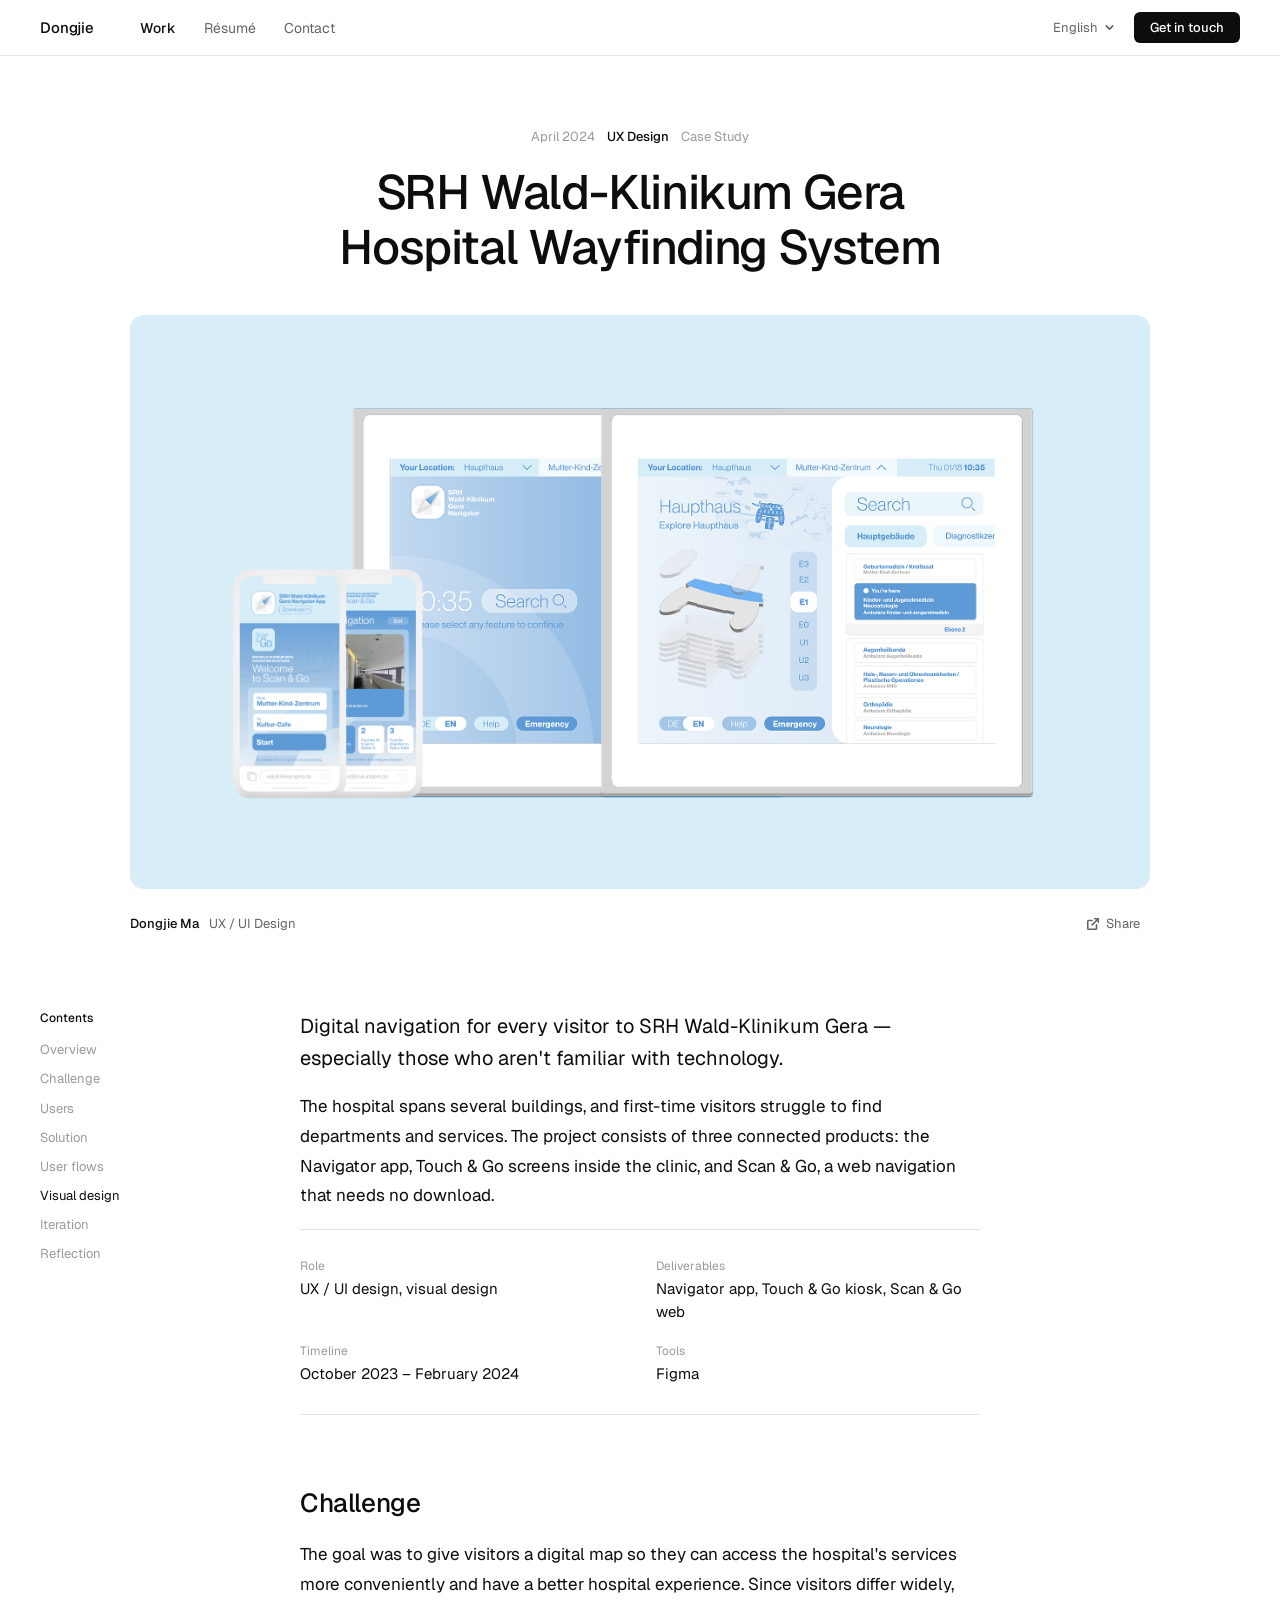
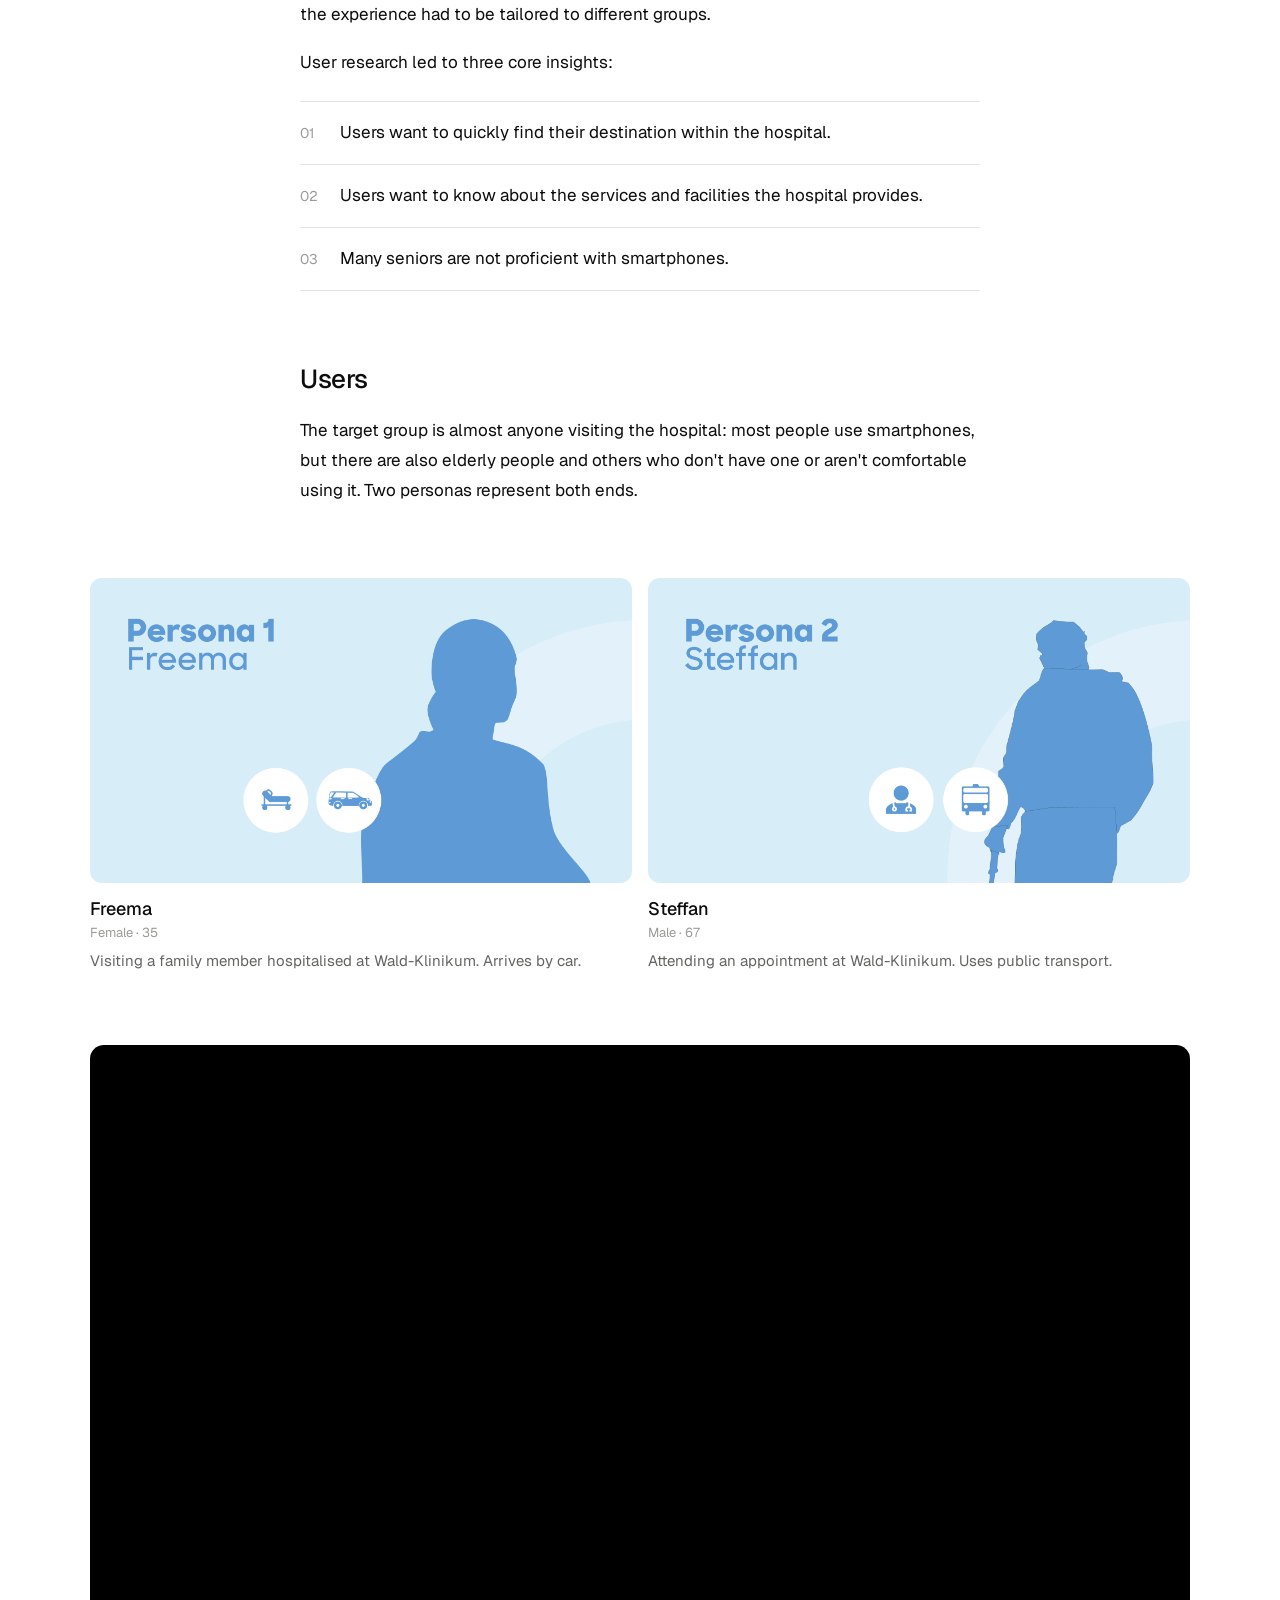
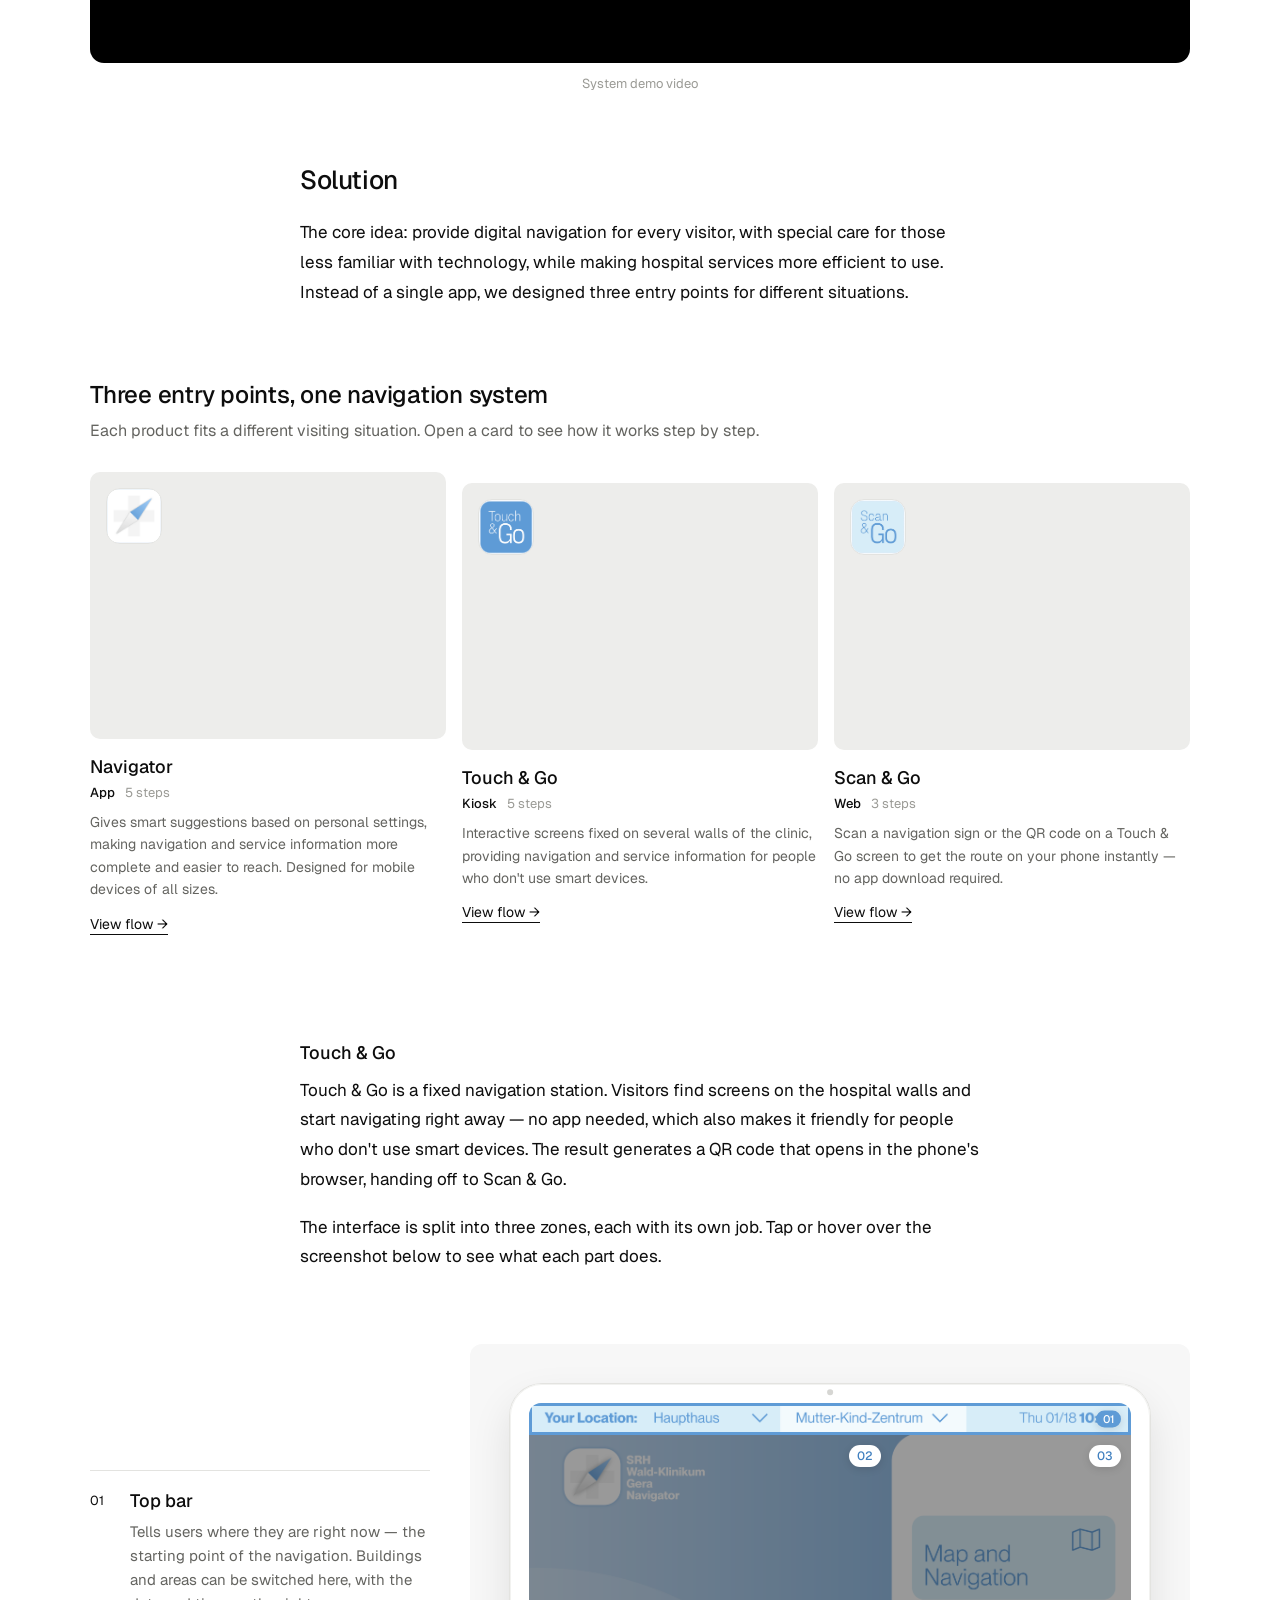
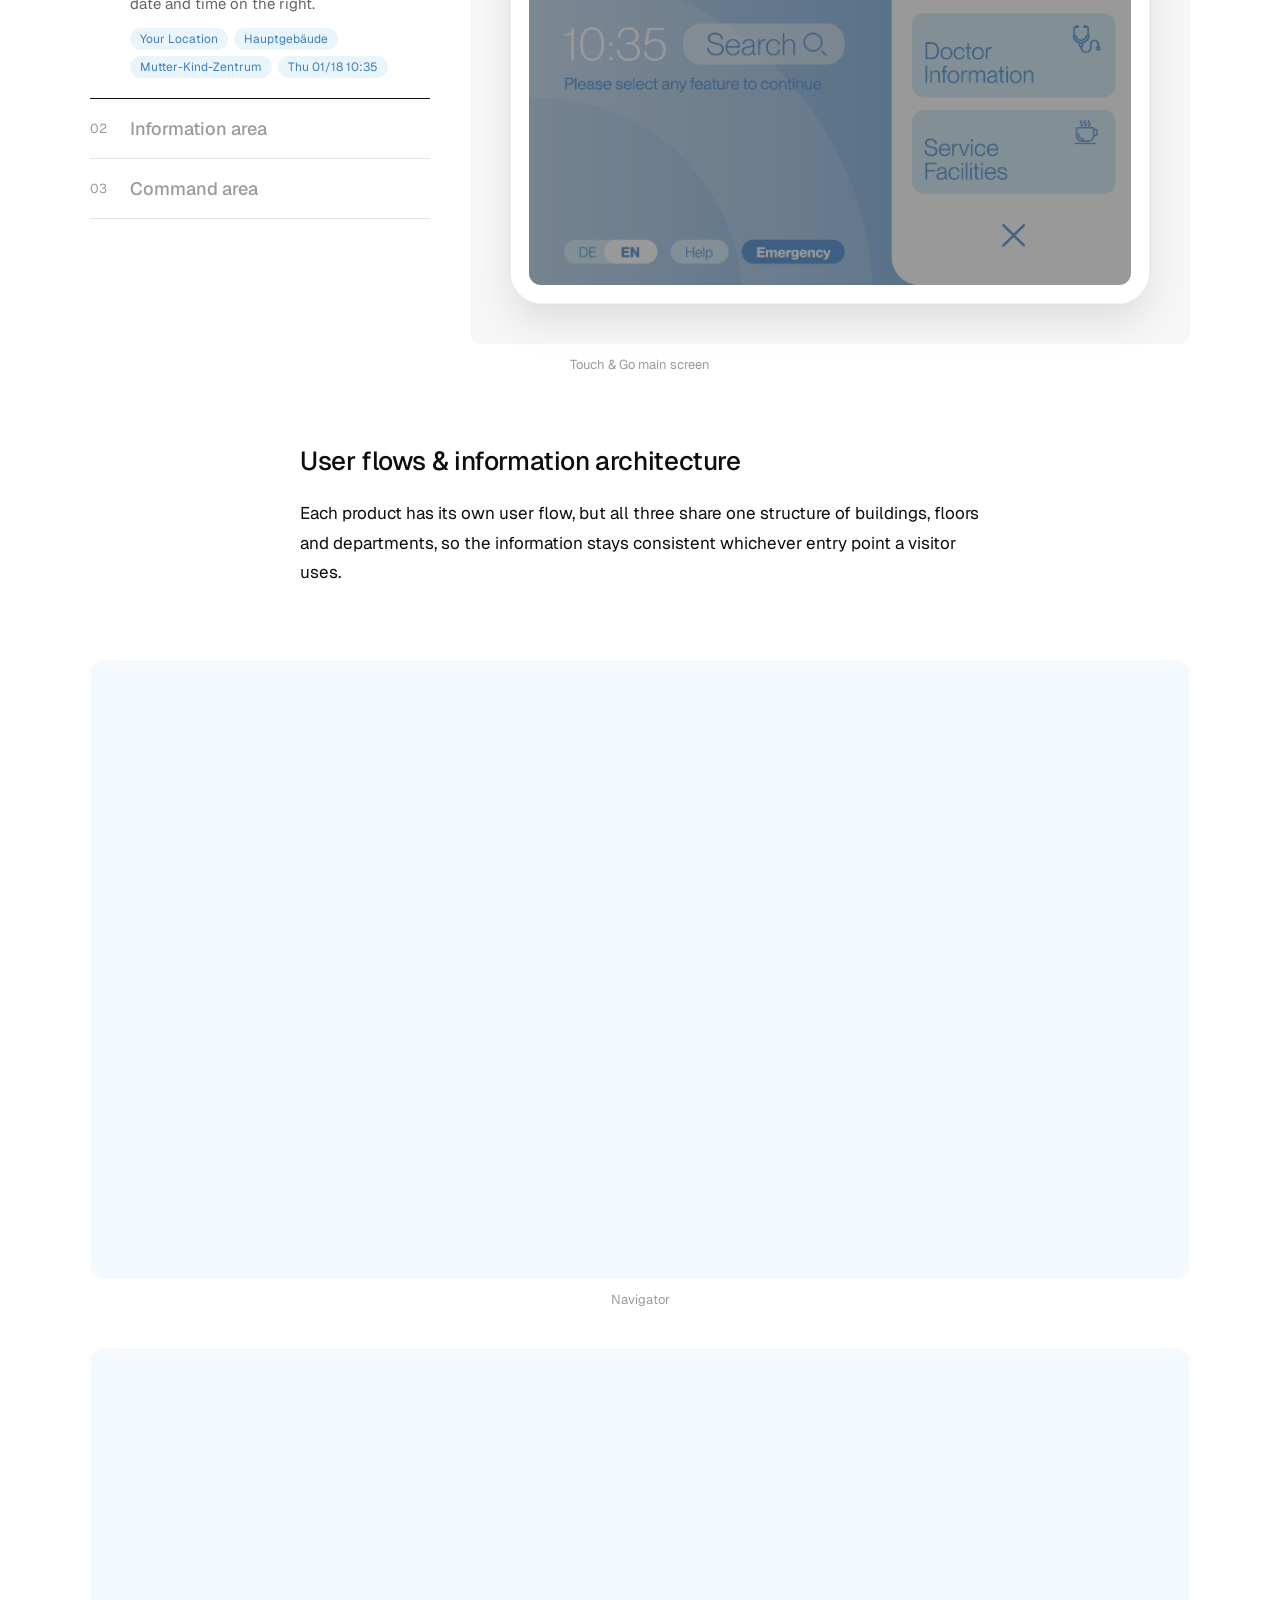
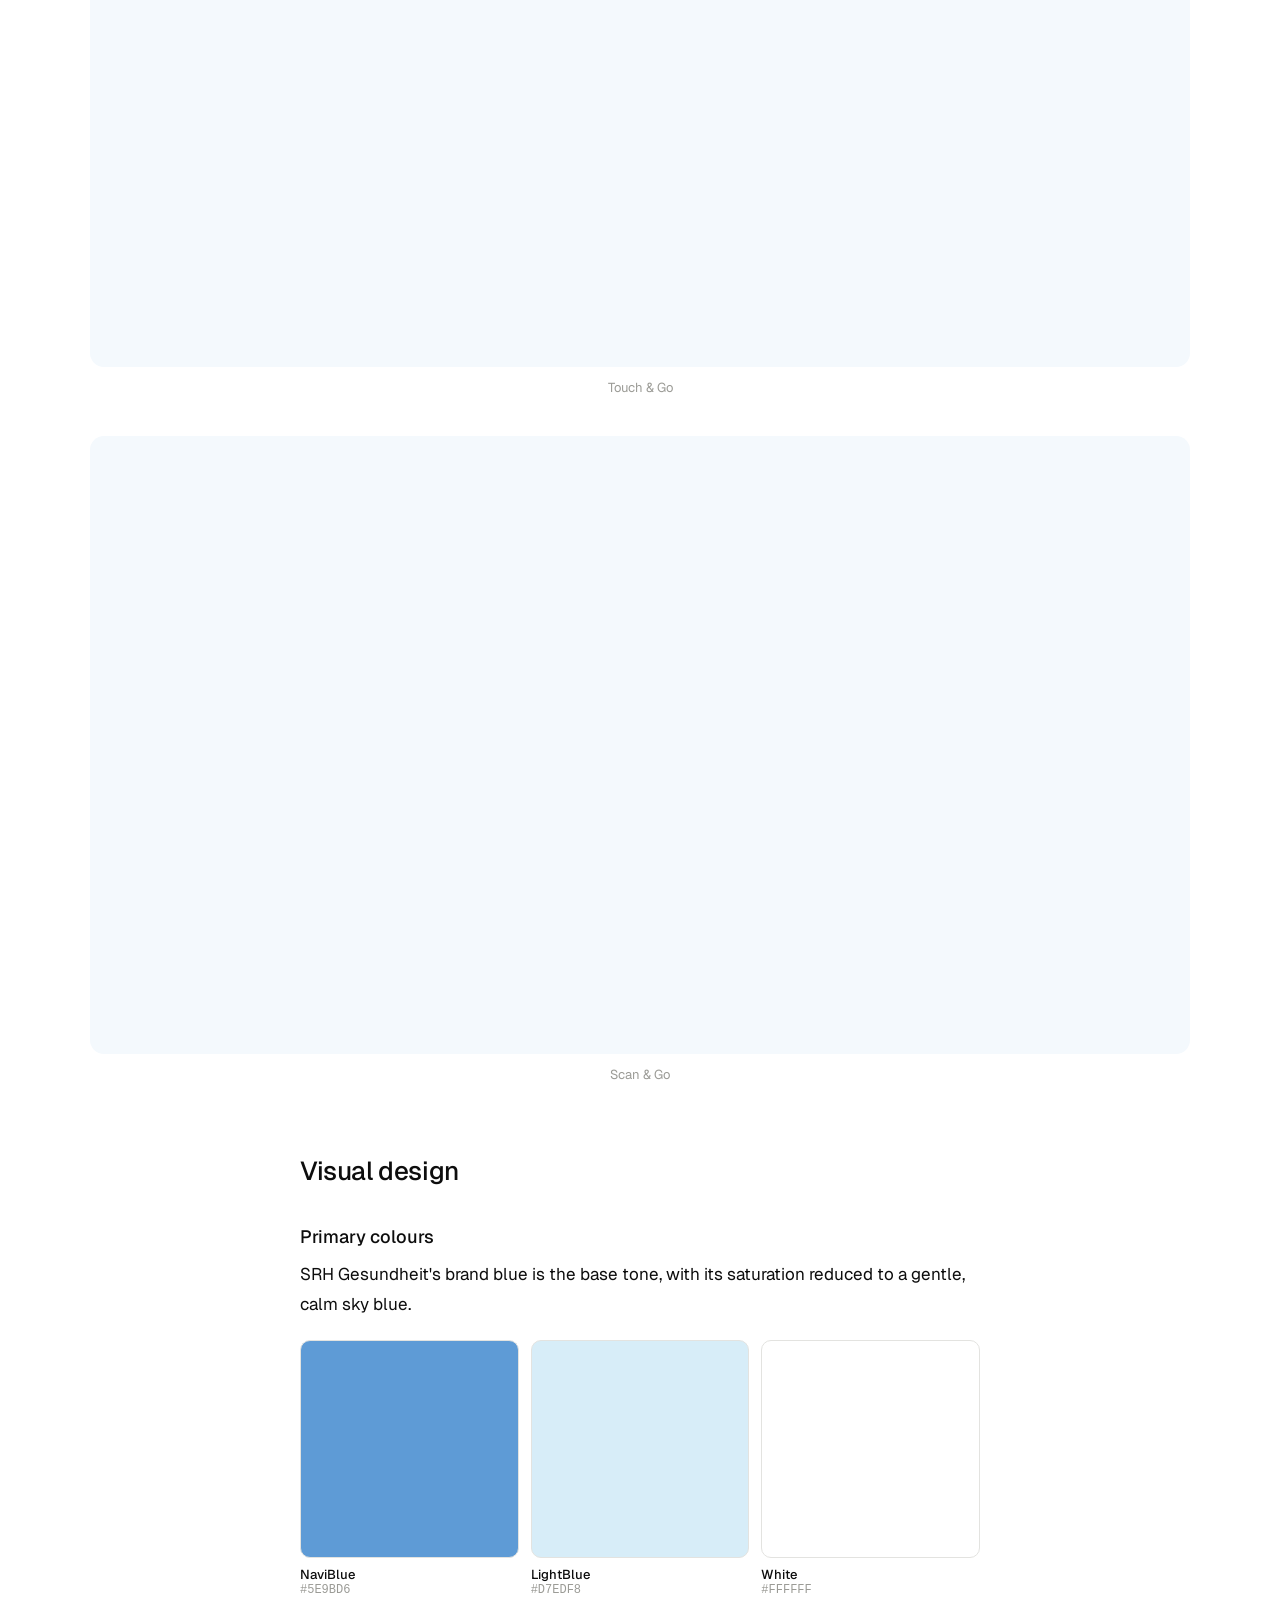
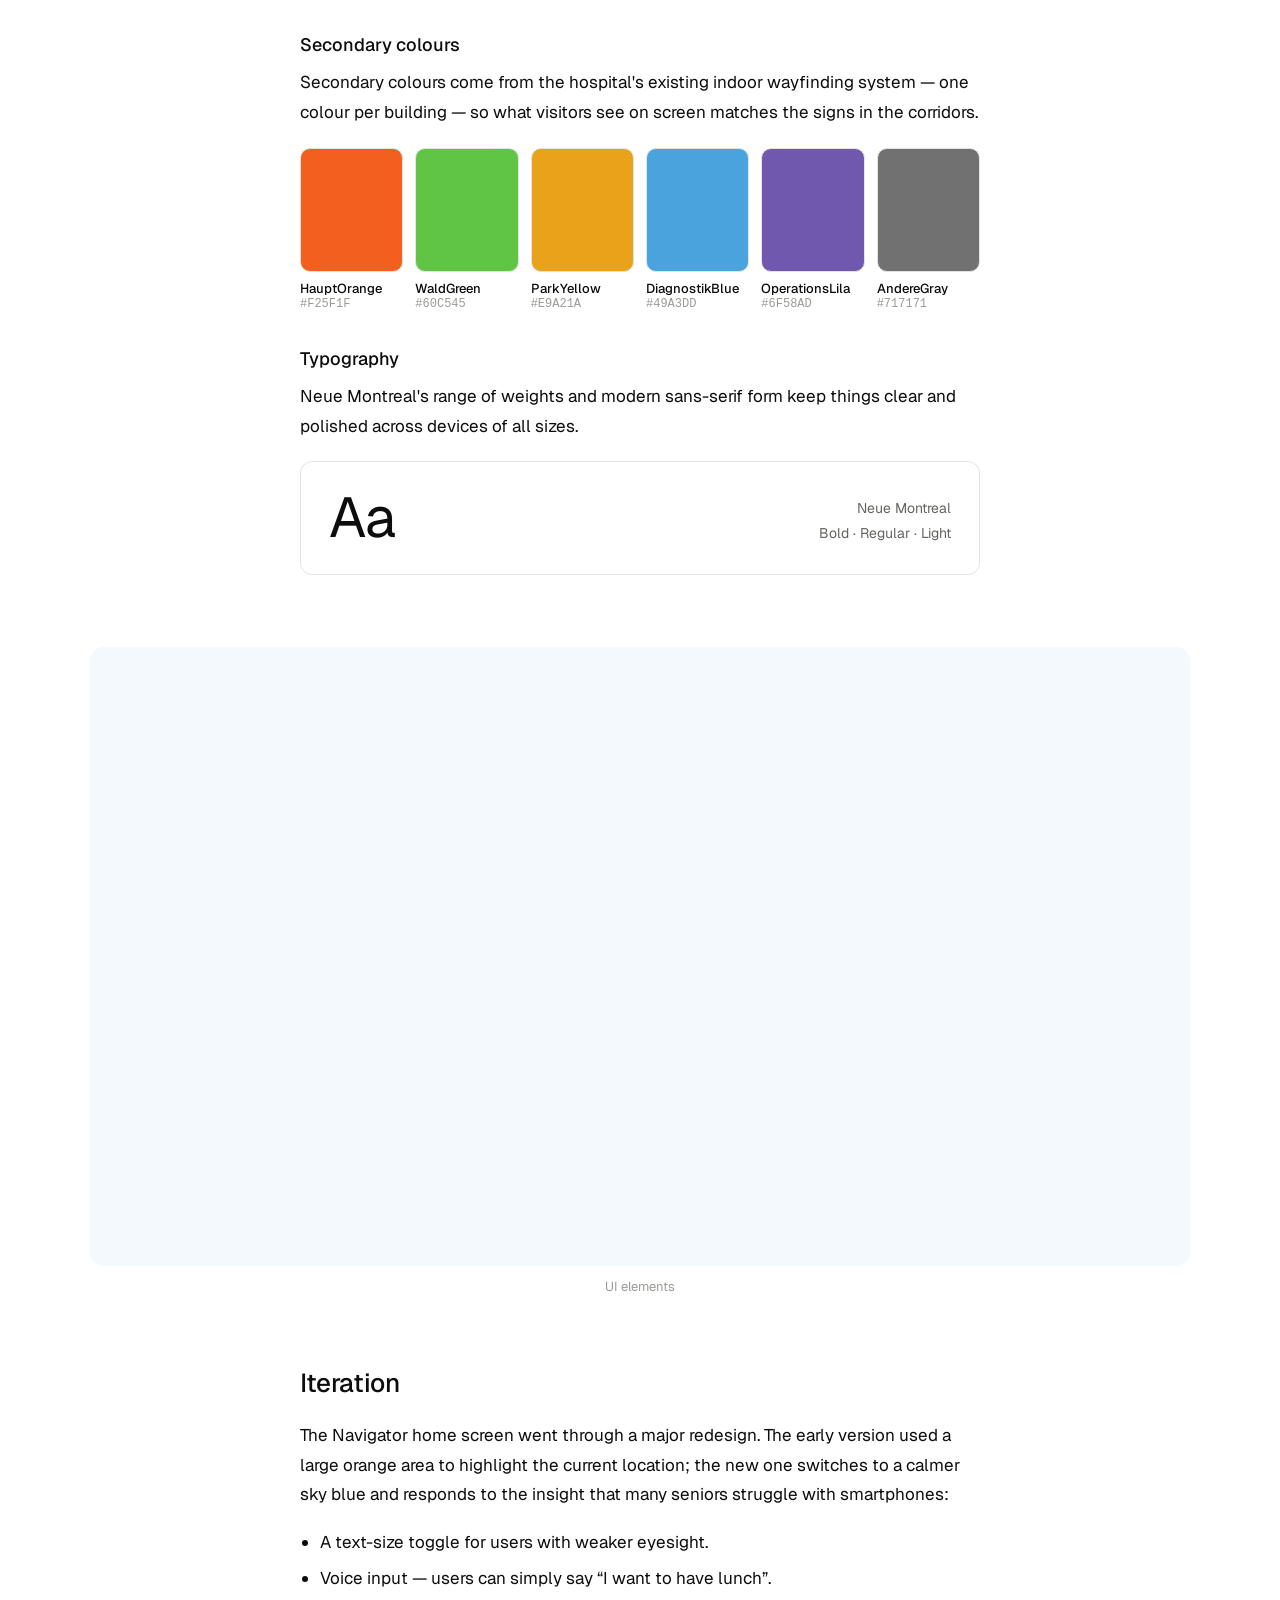
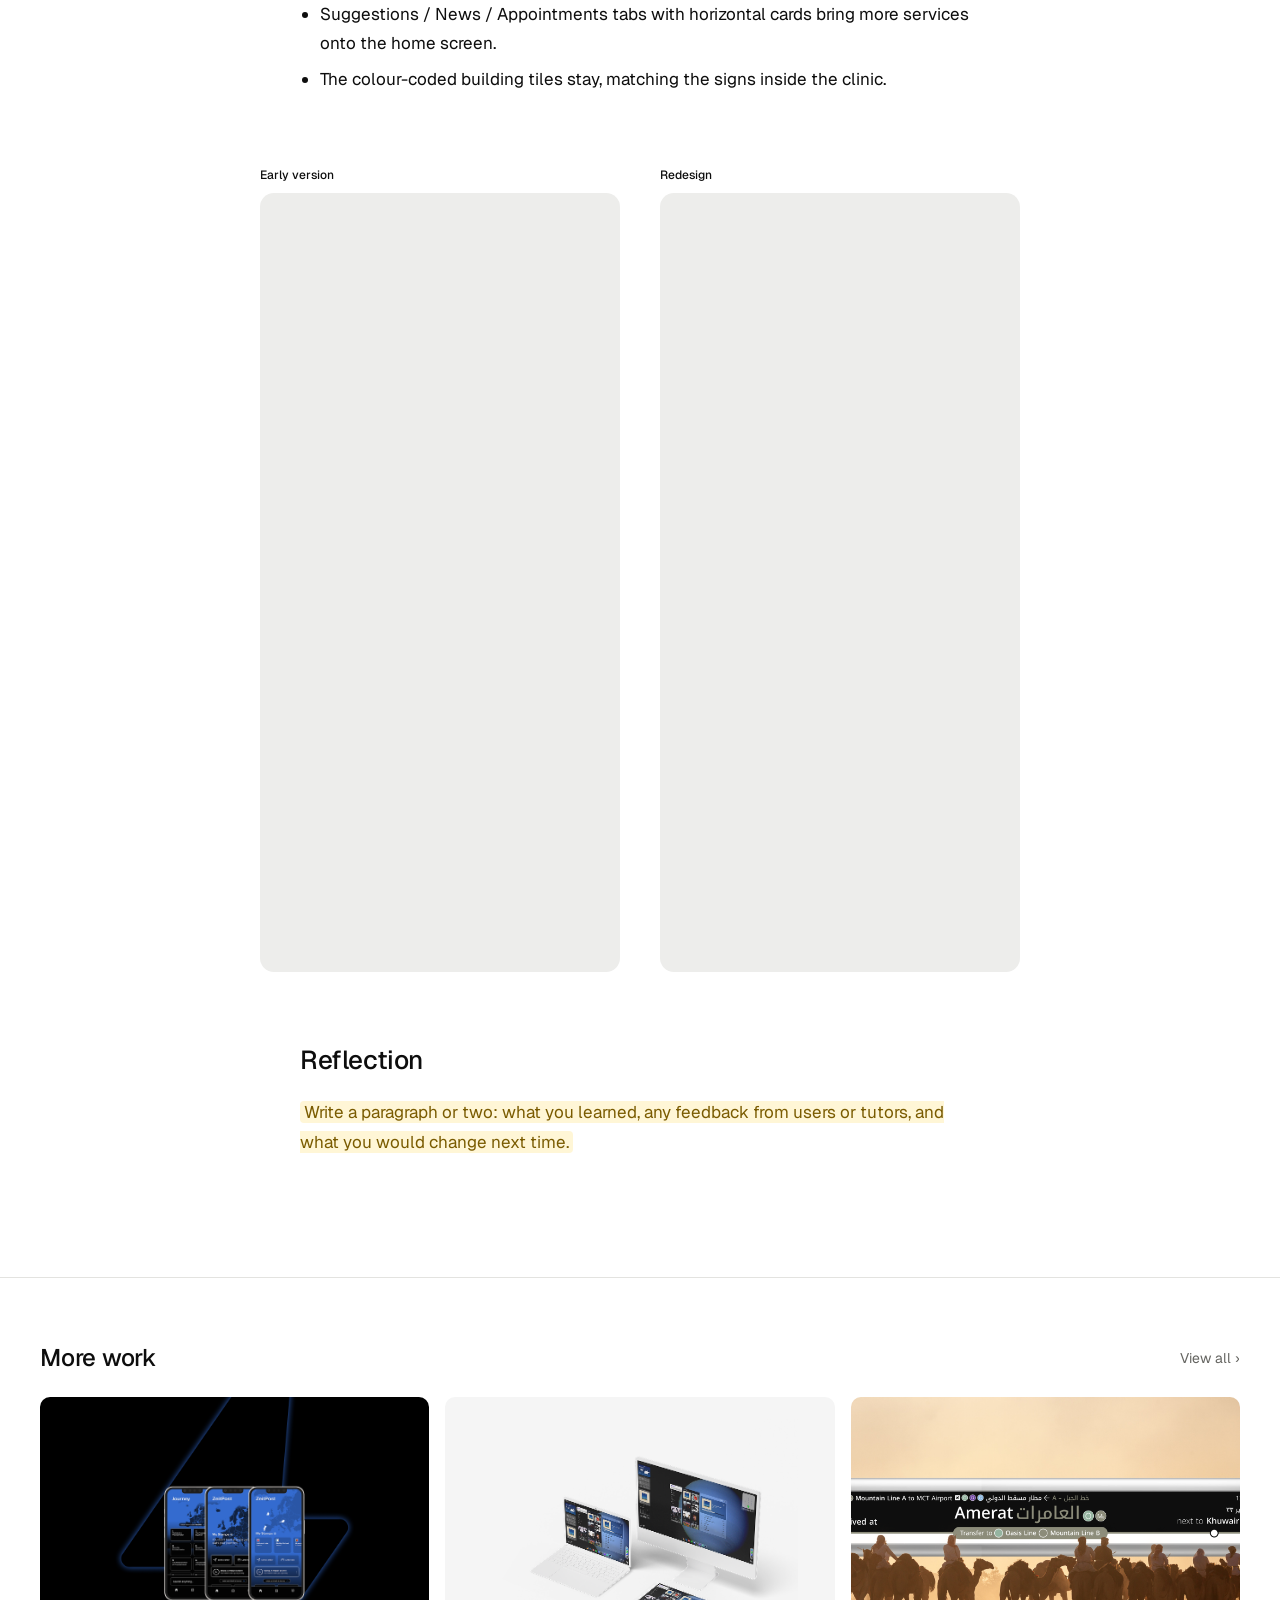
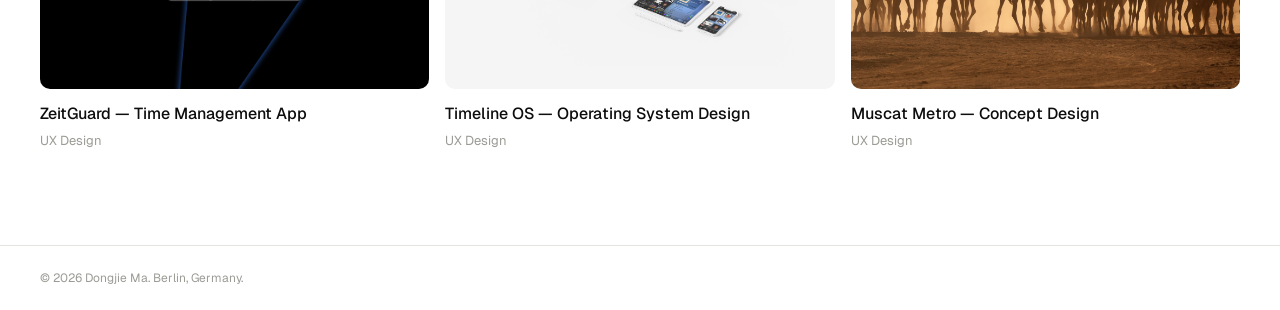
==== project-srh.html @ 68061cd1 "Add Turkish and Arabic, SRH case study updates" ====
<!DOCTYPE html>
<html lang="zh-CN">
<head>
  <meta charset="UTF-8" />
  <meta name="viewport" content="width=device-width, initial-scale=1.0" />
  <title>SRH Wald-Klinikum Gera — Dongjie Ma</title>
  <link rel="preconnect" href="https://fonts.googleapis.com" />
  <link rel="preconnect" href="https://fonts.gstatic.com" crossorigin />
  <link href="https://fonts.googleapis.com/css2?family=Instrument+Serif:ital@0;1&family=Geist:wght@300;400;500;600&family=Noto+Sans+Arabic:wght@300;400;500;600&display=swap" rel="stylesheet" />
  <link rel="icon" type="image/svg+xml" href="favicon.svg">
  <link rel="stylesheet" href="style.css" />
  <style>
    /* ══════════ HEADER ══════════ */
    .p-header {
      max-width: 900px; margin: 0 auto;
      padding: 72px var(--page-px) 40px;
      text-align: center;
    }
    .p-meta { display: flex; justify-content: center; gap: 12px; font-size: 13px; color: var(--text-faint); margin-bottom: 20px; }
    .p-meta .p-meta-cat { color: var(--text); font-weight: 500; }
    .p-title {
      font-size: 48px; font-weight: 500; line-height: 1.15;
      letter-spacing: -.025em; color: var(--text);
    }

    /* ══════════ HERO ══════════ */
    .p-hero {
      max-width: 1100px; margin: 0 auto;
      padding: 0 var(--page-px);
    }
    .p-hero-media {
      aspect-ratio: 16 / 9;
      border-radius: 14px; overflow: hidden;
      background: #D7EDF8;
      display: flex; align-items: center; justify-content: center;
    }
    .p-hero-media img { height: 72%; object-fit: contain; }

    .p-byline {
      max-width: 1100px; margin: 0 auto;
      padding: 20px var(--page-px) 0;
      display: flex; justify-content: space-between; align-items: center;
      font-size: 13px; color: var(--text-muted);
    }
    .p-byline strong { color: var(--text); font-weight: 500; margin-right: 10px; }
    .p-share {
      display: inline-flex; align-items: center; gap: 6px;
      background: none; border: none; cursor: pointer;
      font-family: 'Geist', sans-serif; font-size: 13px; color: var(--text-muted);
      padding: 6px 10px; border-radius: 6px; transition: background .15s, color .15s;
    }
    .p-share:hover { background: var(--gray-100); color: var(--text); }
    .p-share svg { width: 14px; height: 14px; stroke: currentColor; fill: none; stroke-width: 1.8; stroke-linecap: round; stroke-linejoin: round; }

    /* ══════════ BODY LAYOUT ══════════ */
    .p-body {
      max-width: 1400px; margin: 0 auto;
      padding: 72px var(--page-px) 0;
      display: grid;
      grid-template-columns: 220px minmax(0, 680px) 220px;
      justify-content: space-between;
      column-gap: 40px;
    }

    /* 左侧目录 */
    .p-toc { position: sticky; top: 88px; align-self: start; }
    .p-toc-label { font-size: 12px; font-weight: 500; color: var(--text); margin-bottom: 12px; }
    .p-toc ol { list-style: none; display: flex; flex-direction: column; gap: 8px; }
    .p-toc a { font-size: 13px; color: var(--text-faint); line-height: 1.4; transition: color .15s; }
    .p-toc a:hover { color: var(--text-muted); }
    .p-toc a.active { color: var(--text); }

    /* 正文 */
    .p-content { min-width: 0; grid-column: 2; }
    .p-content > section { scroll-margin-top: 88px; margin-bottom: 72px; }

    .p-content h2 {
      font-size: 26px; font-weight: 500; letter-spacing: -.015em;
      line-height: 1.3; color: var(--text); margin-bottom: 20px;
    }
    .p-content h3 {
      font-size: 18px; font-weight: 500; color: var(--text);
      margin: 36px 0 12px;
    }
    .p-content p {
      font-size: 17px; line-height: 1.75; color: var(--text);
      margin-bottom: 18px;
    }
    .p-content ul { margin: 0 0 18px 20px; }
    .p-content li { font-size: 17px; line-height: 1.75; margin-bottom: 6px; }

    .p-lead { font-size: 20px !important; line-height: 1.6 !important; }

    /* 占位文本：之后替换成真实内容 */
    .todo {
      background: #FFF6D6; border-radius: 4px; padding: 0 4px;
      color: #7A5B00;
    }

    /* ══════════ 加宽块（跳出正文栏） ══════════ */
    .p-wide {
      grid-column: 1 / -1;
      width: 100%; max-width: 1100px;
      margin: 0 auto 72px;
    }
    .p-wide-caption { font-size: 13px; color: var(--text-faint); margin-top: 12px; text-align: center; }

    /* 视频 */
    .p-video {
      aspect-ratio: 16 / 9; border-radius: 14px; overflow: hidden;
      background: #000;
    }
    .p-video iframe { width: 100%; height: 100%; border: 0; display: block; }

    /* 图片占位 */
    .p-media {
      aspect-ratio: 16 / 9; border-radius: 14px; overflow: hidden;
      background: var(--gray-100);
      display: flex; align-items: center; justify-content: center;
      color: var(--gray-400); font-size: 13px;
    }
    .p-media.tall { aspect-ratio: 4 / 3; }
    .p-media img { width: 100%; height: 100%; object-fit: cover; }

    /* 左右对比 */
    .p-compare { display: grid; grid-template-columns: 1fr 1fr; gap: 16px; }
    .p-compare-label { font-size: 12px; font-weight: 500; color: var(--text); margin-bottom: 10px; }

    /* 三个功能卡 */
    .p-features { display: grid; grid-template-columns: repeat(3, 1fr); gap: 16px; }
    .p-feature-media {
      aspect-ratio: 1 / 1; border-radius: 12px; overflow: hidden;
      background: #EAF4FB; margin-bottom: 14px;
      display: flex; align-items: center; justify-content: center;
      color: var(--gray-400); font-size: 13px;
    }
    .p-feature-title { font-size: 16px; font-weight: 500; margin-bottom: 6px; }
    .p-feature-text { font-size: 14px; line-height: 1.6; color: var(--text-muted); }

    /* 数据块 */
    .p-stats {
      display: grid; grid-template-columns: repeat(3, 1fr);
      border-top: 1px solid var(--border); border-bottom: 1px solid var(--border);
    }
    .p-stat { padding: 32px 24px; }
    .p-stat + .p-stat { border-left: 1px solid var(--border); }
    .p-stat-num { font-size: 40px; font-weight: 500; letter-spacing: -.02em; margin-bottom: 6px; }
    .p-stat-label { font-size: 14px; color: var(--text-muted); line-height: 1.5; }

    /* 引用 */
    .p-quote {
      font-family: 'Instrument Serif', serif;
      font-size: 30px; line-height: 1.35; letter-spacing: -.01em;
      color: var(--text); padding: 8px 0 8px 24px;
      border-left: 2px solid var(--text); margin: 32px 0;
    }

    /* 项目信息表 */
    .p-facts {
      display: grid; grid-template-columns: repeat(2, 1fr);
      gap: 20px 32px; padding: 28px 0;
      border-top: 1px solid var(--border); border-bottom: 1px solid var(--border);
      margin: 8px 0 40px;
    }
    .p-fact-label { font-size: 12px; color: var(--text-faint); margin-bottom: 4px; }
    .p-fact-value { font-size: 15px; color: var(--text); line-height: 1.5; }

    /* ══════════ RELATED ══════════ */
    .p-related {
      max-width: 1600px; margin: 48px auto 0;
      padding: 64px var(--page-px) 96px;
      border-top: 1px solid var(--border);
    }
    .p-related-head { display: flex; justify-content: space-between; align-items: center; margin-bottom: 24px; }
    .p-related-title { font-size: 24px; font-weight: 500; letter-spacing: -.01em; }
    .p-related-more { font-size: 14px; color: var(--text-muted); }
    .p-related-more:hover { color: var(--text); }
    .p-related-grid { display: grid; grid-template-columns: repeat(3, minmax(0, 1fr)); gap: 16px; }
    .r-card:hover .r-thumb { opacity: .88; }
    .r-thumb {
      aspect-ratio: 4 / 3; border-radius: 10px; overflow: hidden;
      display: flex; align-items: center; justify-content: center;
      margin-bottom: 14px; transition: opacity .2s; position: relative;
    }
    .r-title { font-size: 16px; font-weight: 500; margin-bottom: 6px; line-height: 1.4; }
    .r-meta { font-size: 13px; color: var(--text-faint); }

    /* ══════════ TABLET ══════════ */
    @media (max-width: 1199px) {
      .p-body { grid-template-columns: 200px minmax(0, 1fr); }
      .p-content { grid-column: 2; }
    }

    /* ══════════ MOBILE ══════════ */
    @media (max-width: 767px) {
      .p-header { padding: 48px var(--page-px) 28px; }
      .p-title { font-size: 32px; }
      .p-body { grid-template-columns: 1fr; padding-top: 40px; }
      .p-toc { display: none; }
      .p-content { grid-column: 1; }
      .p-content p, .p-content li { font-size: 16px; }
      .p-lead { font-size: 18px !important; }
      .p-compare, .p-features, .p-related-grid { grid-template-columns: 1fr; }
      .p-stats { grid-template-columns: 1fr; }
      .p-stat + .p-stat { border-left: none; border-top: 1px solid var(--border); }
      .p-facts { grid-template-columns: 1fr; }
      .p-quote { font-size: 24px; }
      .p-related { padding-bottom: 140px; }
    }

    /* ══════════ 用户画像 ══════════ */
    .p-personas { display: grid; grid-template-columns: 1fr 1fr; gap: 16px; }
    .p-persona-img {
      aspect-ratio: 16 / 9; border-radius: 12px; overflow: hidden;
      background: var(--gray-100) center / cover no-repeat;
      margin-bottom: 14px;
    }
    .p-persona-name { font-size: 18px; font-weight: 500; margin-bottom: 4px; }
    .p-persona-meta { font-size: 13px; color: var(--text-faint); margin-bottom: 8px; }
    .p-persona-text { font-size: 15px; line-height: 1.6; color: var(--text-muted); }

    /* ══════════ 洞察列表 ══════════ */
    .p-insights { list-style: none !important; margin: 24px 0 0 !important; border-top: 1px solid var(--border); }
    .p-insights li {
      display: grid; grid-template-columns: 40px 1fr;
      padding: 16px 0; border-bottom: 1px solid var(--border); margin: 0 !important;
    }
    .p-insights li span:first-child { color: var(--text-faint); font-size: 14px; padding-top: 3px; }

    /* ══════════ 图片块（导出图片后自动显示，缺图时显示灰底） ══════════ */
    .p-img {
      aspect-ratio: 16 / 9; border-radius: 14px; overflow: hidden;
      background: var(--gray-100) center / cover no-repeat;
    }
    .p-img.contain { background-size: contain; background-color: #F4F9FD; }
    .p-img.phone { aspect-ratio: 390 / 844; background-size: cover; }
    .p-stack { display: flex; flex-direction: column; gap: 40px; }

    /* ══════════ 配色 ══════════ */
    .p-swatches { display: grid; grid-template-columns: repeat(3, 1fr); gap: 12px; margin: 20px 0 28px; }
    .p-swatches.six { grid-template-columns: repeat(6, 1fr); }
    .p-swatch-chip { aspect-ratio: 1 / 1; border-radius: 10px; border: 1px solid var(--border); margin-bottom: 8px; }
    .p-swatches.six .p-swatch-chip { aspect-ratio: 1 / 1.2; }
    .p-swatch-name { font-size: 13px; font-weight: 500; }
    .p-swatch-hex { font-size: 12px; color: var(--text-faint); font-family: ui-monospace, monospace; }

    /* ══════════ 字体展示 ══════════ */
    .p-type {
      border: 1px solid var(--border); border-radius: 12px;
      padding: 28px; margin: 20px 0 8px;
      display: flex; justify-content: space-between; align-items: flex-end; gap: 24px;
    }
    .p-type-sample { font-size: 56px; line-height: 1; letter-spacing: -.02em; }
    .p-type-weights { font-size: 14px; color: var(--text-muted); text-align: right; line-height: 1.8; }

    /* ══════════ 迭代对比 ══════════ */
    .p-compare.phones { max-width: 760px; margin: 0 auto; gap: 40px; }

    @media (max-width: 767px) {
      .p-personas { grid-template-columns: 1fr; }
      .p-swatches.six { grid-template-columns: repeat(3, 1fr); }
      .p-type { flex-direction: column; align-items: flex-start; }
      .p-type-weights { text-align: left; }
      .p-compare.phones { grid-template-columns: 1fr 1fr; gap: 12px; }
    }

    /* ══════════ 功能卡片（与站内卡片同一风格） ══════════ */
    .fc-head { margin-bottom: 28px; }
    .fc-title { font-size: 24px; font-weight: 500; letter-spacing: -.01em; margin-bottom: 8px; }
    .fc-desc { font-size: 16px; line-height: 1.6; color: var(--text-muted); }
    .fc-grid { display: grid; grid-template-columns: repeat(3, minmax(0, 1fr)); gap: 16px; }
    .fc-card {
      display: block; text-align: left; background: none; border: none; padding: 0;
      font-family: 'Geist', sans-serif; color: var(--text); cursor: pointer;
    }
    .fc-thumb {
      aspect-ratio: 4 / 3; border-radius: 10px;
      background: var(--gray-100) center / cover no-repeat;
      margin-bottom: 16px; transition: opacity .2s;
    }
    .fc-card:hover .fc-thumb { opacity: .88; }

    /* 图框内：左上角图标 + 从右侧滑入的产品图 */
    .fc-thumb { position: relative; overflow: hidden; }
    .fc-icon {
      position: absolute; top: 16px; left: 16px; z-index: 2;
      width: 56px; height: 56px; border-radius: 14px;
      background: var(--white); border: 1px solid var(--border);
      display: flex; align-items: center; justify-content: center; overflow: hidden;
    }
    .fc-icon img { width: 100%; height: 100%; object-fit: cover; }
    .fc-product {
      position: absolute; right: 0; bottom: 0;
      height: 88%; width: auto; max-width: none;
      transform: translateX(100%);          /* 初始藏在图框右边外面 */
      will-change: transform;
    }
    @media (prefers-reduced-motion: reduce) {
      .fc-product { transform: none !important; }
    }
    .fc-name { font-size: 18px; font-weight: 500; margin-bottom: 6px; }
    .fc-meta { display: flex; gap: 10px; font-size: 13px; color: var(--text-faint); margin-bottom: 10px; }
    .fc-meta span:first-child { color: var(--text); font-weight: 500; }
    .fc-text { font-size: 14px; line-height: 1.6; color: var(--text-muted); margin-bottom: 14px; }
    .fc-link { font-size: 14px; color: var(--text); border-bottom: 1px solid var(--text); padding-bottom: 1px; }
    .fc-card:hover .fc-link { color: var(--text-muted); border-color: var(--text-muted); }

        /* ══════════ 功能流程弹窗 ══════════ */
    .fm-backdrop {
      position: fixed; inset: 0; z-index: 300;
      background: rgba(13,13,13,.28);
      backdrop-filter: blur(6px); -webkit-backdrop-filter: blur(6px);
      display: flex; align-items: center; justify-content: center; padding: 24px;
      opacity: 0; pointer-events: none; transition: opacity .2s;
    }
    .fm-backdrop.open { opacity: 1; pointer-events: auto; }
    .fm-card {
      width: min(1160px, 100%); max-height: calc(100vh - 48px); overflow-y: auto;
      background: var(--white); border: 1px solid var(--border); border-radius: 16px;
      box-shadow: 0 24px 64px rgba(0,0,0,.12);
      transform: translateY(12px); transition: transform .25s;
    }
    .fm-backdrop.open .fm-card { transform: none; }

    .fm-top {
      display: flex; justify-content: space-between; align-items: center;
      padding: 16px 20px 16px 28px; border-bottom: 1px solid var(--border);
      position: sticky; top: 0; background: var(--white); z-index: 1;
    }
    .fm-tabs { display: flex; gap: 22px; flex-wrap: wrap; }
    .fm-tab {
      font-family: 'Geist', sans-serif; font-size: 15px; color: var(--text-faint);
      background: none; border: none; padding: 4px 0; cursor: pointer; transition: color .15s;
    }
    .fm-tab:hover { color: var(--text-muted); }
    .fm-tab.active { color: var(--text); font-weight: 500; }
    .fm-close, .fm-ctrl {
      width: 36px; height: 36px; border-radius: 50%; flex-shrink: 0;
      border: 1px solid var(--border); background: var(--white); cursor: pointer;
      display: flex; align-items: center; justify-content: center; transition: border-color .15s, opacity .15s;
    }
    .fm-close:hover, .fm-ctrl:hover { border-color: var(--text); }
    .fm-ctrl:disabled { opacity: .35; cursor: default; border-color: var(--border); }
    .fm-close svg, .fm-ctrl svg { width: 14px; height: 14px; fill: none; stroke: var(--text); stroke-width: 1.8; stroke-linecap: round; stroke-linejoin: round; }

    .fm-main { display: grid; grid-template-columns: minmax(0, 380px) minmax(0, 1fr); gap: 40px; padding: 32px 28px 28px; }
    .fm-title { font-size: 28px; font-weight: 500; letter-spacing: -.02em; margin-bottom: 12px; }
    .fm-scenario { font-size: 15px; line-height: 1.6; color: var(--text-muted); }
    .fm-head { display: flex; align-items: flex-start; gap: 16px; margin-bottom: 24px; }
    .fm-head-text { min-width: 0; }
    .fm-icon {
      width: 56px; height: 56px; flex-shrink: 0; border-radius: 14px; overflow: hidden;
      background: var(--white); border: 1px solid var(--border);
    }
    .fm-icon img { width: 100%; height: 100%; object-fit: cover; display: block; }
    .fm-icon img[hidden], .fm-icon[hidden] { display: none; }
    .fm-label {
      display: inline-block; font-size: 11px; font-weight: 500; letter-spacing: .06em; text-transform: uppercase;
      color: var(--text); border: 1px solid var(--border); border-radius: 20px; padding: 2px 9px; margin-right: 8px;
    }

    .fm-steps { list-style: none; border-top: 1px solid var(--border); }
    .fm-step {
      position: relative; display: grid; grid-template-columns: 28px 1fr; gap: 10px;
      width: 100%; text-align: left; background: none; border: none; cursor: pointer;
      font-family: 'Geist', sans-serif; font-size: 15px; line-height: 1.5; color: var(--text-faint);
      padding: 14px 0; border-bottom: 1px solid var(--border); transition: color .2s;
    }
    .fm-step:hover { color: var(--text-muted); }
    .fm-step-num { font-size: 13px; padding-top: 2px; }
    .fm-step.seen { color: var(--text-muted); }
    .fm-step.active { color: var(--text); }
    .fm-step.active .fm-step-num { font-weight: 500; }
    /* 当前步骤底部的进度线 */
    .fm-step::after {
      content: ""; position: absolute; left: 0; bottom: -1px; height: 1px; width: 0;
      background: var(--text);
    }
    .fm-step.active.playing::after { animation: fmProgress var(--fm-dur, 3500ms) linear forwards; }
    .fm-step.active:not(.playing)::after { width: 100%; }
    @keyframes fmProgress { from { width: 0; } to { width: 100%; } }

    .fm-result {
      font-size: 15px; line-height: 1.6; color: var(--text);
      background: var(--gray-50); border-radius: 10px; padding: 14px 16px; margin-top: 16px;
      display: none;
    }
    .fm-result.show { display: block; }
    .fm-controls { display: flex; align-items: center; gap: 8px; margin-top: 20px; }
    .fm-replay {
      margin-left: 8px; background: none; border: none; cursor: pointer; padding: 0 0 1px;
      font-family: 'Geist', sans-serif; font-size: 14px; color: var(--text); border-bottom: 1px solid var(--text);
    }

    .fm-stage { min-width: 0; --fm-stage-bg: #F7F7F7; }   /* 素材区灰底，改这里 */

    /* 图片步骤 / 视频步骤 二选一显示 */
    .fm-device { display: none; }
    .fm-stage.is-video .fm-img { display: none; }
    .fm-stage.is-video .fm-device { display: flex; }

    .fm-device {
      height: min(560px, calc(100vh - 220px)); min-height: 320px;
      border-radius: 12px; background: var(--fm-stage-bg);
      align-items: center; justify-content: center; padding: 40px 0;
    }

    /* 设备区按自身尺寸缩放外框 */
    .fm-device { container-type: size; }
    .fm-device .tablet { display: none; }
    .fm-device.is-tablet .tablet { display: block; }
    .fm-device.is-tablet .iphone { display: none; }

    /* ── 白色平板外框（纯 CSS）──
       屏幕比例 2338 × 1872，边框 = 宽度的 3%；外框按设备区的宽高自动取较小值 */
    .tablet {
      position: relative;
      width: min(90cqw, calc(84cqh * 1.2305));
      padding: 3%;
      background: #FFFFFF;
      border-radius: 5% / 6.15%;
      box-shadow:
        0 0 0 1px #E3E3E0,
        inset 0 0 0 1px #F2F2F0,
        0 18px 40px rgba(0,0,0,.10);
    }
    .tablet-cam {
      position: absolute; top: 1.5%; left: 50%; transform: translate(-50%, -50%);
      width: .9%; aspect-ratio: 1; border-radius: 50%;
      background: #D6D6D3; box-shadow: inset 0 0 0 1px #C8C8C5;
    }
    .tablet-screen {
      position: relative; width: 100%; aspect-ratio: 2338 / 1872;
      border-radius: 2% / 2.5%; overflow: hidden; background: #111;
    }
    .tablet-screen video { width: 100%; height: 100%; object-fit: cover; display: block; }
    .tablet-screen .iphone-slide { object-fit: cover; }
    .tablet-screen.has-video .iphone-ph { display: none; }

    /* ── iPhone 13 Pro 外框（纯 CSS）──
       屏幕 390 × 844，机身边框按比例加宽，所有尺寸用百分比，随高度缩放 */
    .iphone {
      position: relative; height: 100%; aspect-ratio: 402 / 856;
      background: #0d0d0d;
      border-radius: 13.4% / 6.3%;
      padding: 1.5%;
      box-shadow:
        inset 0 0 0 1px #3a3a3a,
        0 16px 36px rgba(0,0,0,.14);
    }
    .iphone-screen {
      position: relative; width: 100%; height: 100%;
      border-radius: 12% / 5.6%; overflow: hidden; background: #000;
    }
    .iphone-screen video {
      width: 100%; height: 100%; object-fit: cover; display: block;
    }
    /* 图片轮播步骤：两层图片叠在屏幕里，交叉淡入 */
    .iphone-slide {
      position: absolute; inset: 0; width: 100%; height: 100%;
      object-fit: cover; opacity: 0; transition: opacity .5s;
    }
    .iphone-slide.show { opacity: 1; }
    .iphone-screen.is-slides video { visibility: hidden; }
    /* 刘海 */
    .iphone-notch {
      position: absolute; top: 0; left: 50%; transform: translateX(-50%);
      width: 39%; height: 3.6%;
      background: #0d0d0d;
      border-radius: 0 0 22% 22% / 0 0 60% 60%;
    }
    /* 没有视频时的占位文字 */
    .iphone-ph {
      position: absolute; inset: 0;
      display: flex; align-items: center; justify-content: center;
      font-size: 12px; color: #6b6b6b; text-align: center; padding: 0 12%;
    }
    .iphone-screen.has-video .iphone-ph { display: none; }
    /* 侧边按键 */
    .iphone-btn { position: absolute; width: .7%; background: #2a2a2a; border-radius: 2px; }
    .iphone-btn-mute    { left: -.7%; top: 16%;   height: 3.6%; }
    .iphone-btn-volup   { left: -.7%; top: 23%;   height: 7%; }
    .iphone-btn-voldown { left: -.7%; top: 31.5%; height: 7%; }
    .iphone-btn-power   { right: -.7%; top: 25%;   height: 11%; }
    .fm-img {
      position: relative; height: min(560px, calc(100vh - 220px)); min-height: 320px;
      border-radius: 12px; background: var(--fm-stage-bg) center / contain no-repeat;
      background-origin: content-box;   /* 配合 padding，让图片缩在留白里面 */
      display: flex; align-items: center; justify-content: center;
      transition: opacity .25s;
    }
    .fm-img.fading { opacity: 0; }
    .fm-img-ph { font-size: 13px; color: var(--gray-400); }
    .fm-img.has-img .fm-img-ph { display: none; }

    body.fm-locked { overflow: hidden; }

    @media (prefers-reduced-motion: reduce) {
      .fm-backdrop, .fm-card, .fm-img { transition: none; }
      .fm-step.active.playing::after { animation: none; width: 100%; }
    }

    @media (max-width: 767px) {
      .fc-grid { grid-template-columns: 1fr; gap: 40px; }
      .fm-backdrop { padding: 0; align-items: flex-end; }
      .fm-card { border-radius: 16px 16px 0 0; max-height: 92vh; }
      .fm-top { padding: 12px 12px 12px 20px; }
      .fm-tabs { gap: 14px; }
      .fm-tab { font-size: 14px; }
      .fm-main { grid-template-columns: 1fr; gap: 20px; padding: 20px; }
      .fm-stage { order: -1; }
      .fm-img, .fm-device { height: 52vh; min-height: 300px; }
      .fm-title { font-size: 22px; }
    }


    .fm-current { display: none; }

    /* ══════════ 流程弹窗 · 手机端 ══════════
       一屏放下：标签栏 → 标题 → 素材（占满剩余高度）→ 分段进度条 → 当前步骤 → 按钮 */
    @media (max-width: 767px) {
      .fm-backdrop { padding: 0; align-items: flex-end; }
      .fm-card {
        height: 94vh; height: 94dvh; max-height: none;
        border-radius: 16px 16px 0 0; border-bottom: none;
        display: flex; flex-direction: column; overflow: hidden;
      }
      .fm-top { flex-shrink: 0; padding: 10px 10px 10px 16px; gap: 12px; }
      .fm-tabs {
        flex-wrap: nowrap; overflow-x: auto; gap: 18px;
        scrollbar-width: none; -webkit-overflow-scrolling: touch;
      }
      .fm-tabs::-webkit-scrollbar { display: none; }
      .fm-tab { white-space: nowrap; font-size: 14px; }

      .fm-main {
        flex: 1; min-height: 0;
        display: flex; flex-direction: column; gap: 14px;
        padding: 16px 16px calc(16px + env(safe-area-inset-bottom, 0px));
      }
      .fm-side { display: contents; }          /* 让左栏里的元素直接参与排序 */

      .fm-head    { order: 1; margin-bottom: 0; gap: 12px; align-items: center; }
      .fm-stage   { order: 2; flex: 1; min-height: 180px; }
      .fm-steps   { order: 3; }
      .fm-current { order: 4; }
      .fm-result  { order: 5; margin-top: 0; }
      .fm-controls{ order: 6; margin-top: 0; }

      .fm-icon { width: 44px; height: 44px; border-radius: 11px; }
      .fm-title { font-size: 20px; margin-bottom: 4px; }
      .fm-scenario { font-size: 13px; line-height: 1.5;
        display: -webkit-box; -webkit-line-clamp: 2; -webkit-box-orient: vertical; overflow: hidden; }
      .fm-label { padding: 1px 7px; font-size: 10px; }

      .fm-img, .fm-device { height: 100%; min-height: 0; }
      .fm-device { padding: 16px 0; }

      /* 步骤列表变成分段进度条 */
      .fm-steps { display: flex; gap: 4px; border-top: none; }
      .fm-steps li { flex: 1; }
      .fm-step {
        display: block; height: 3px; padding: 0; border: none; border-radius: 2px;
        background: var(--gray-200); font-size: 0; overflow: hidden;
      }
      .fm-step > span { display: none; }
      .fm-step.seen, .fm-step.active:not(.playing) { background: var(--text); }
      .fm-step::after { top: 0; bottom: 0; height: auto; }

      .fm-current { display: grid; grid-template-columns: 28px 1fr; gap: 8px;
        font-size: 15px; line-height: 1.5; color: var(--text); min-height: 45px; }
      .fm-current-num { font-size: 13px; color: var(--text-faint); padding-top: 2px; }

      .fm-result { padding: 10px 14px; font-size: 14px; }
      .fm-main.has-result .fm-current { display: none; }
      .fm-controls { justify-content: flex-start; }
    }


    /* ══════════ Touch & Go 界面分区讲解 ══════════ */
    .tg-explorer {
      display: grid; grid-template-columns: minmax(0, 340px) minmax(0, 1fr);
      gap: 40px; align-items: center;
    }
    .tg-list { list-style: none; border-top: 1px solid var(--border); }
    .tg-item {
      position: relative; display: grid; grid-template-columns: 32px 1fr; gap: 8px;
      width: 100%; text-align: start; background: none; border: none; cursor: pointer;
      padding: 18px 0; border-bottom: 1px solid var(--border);
      font-family: 'Geist', sans-serif; color: var(--text-faint); transition: color .2s;
    }
    .tg-item:hover { color: var(--text-muted); }
    .tg-item.active { color: var(--text); }
    .tg-item-num { font-size: 13px; padding-top: 3px; }
    .tg-item-title { display: block; font-size: 18px; font-weight: 500; }
    .tg-item-detail {
      display: grid; grid-template-rows: 0fr; transition: grid-template-rows .3s;
    }
    .tg-item-inner { overflow: hidden; min-height: 0; }
    .tg-item.active .tg-item-detail { grid-template-rows: 1fr; }
    .tg-item-text { display: block; font-size: 15px; line-height: 1.6; color: var(--text-muted); padding-top: 8px; }
    .tg-chips { display: flex; flex-wrap: wrap; gap: 6px; padding-top: 12px; padding-bottom: 2px; }
    .tg-chips:empty { display: none; }
    .tg-chip {
      font-size: 12px; color: #3F7FBF; background: #EAF4FB;
      border-radius: 999px; padding: 3px 10px; white-space: nowrap;
    }
    /* 自动演示时的进度线 */
    .tg-item::after {
      content: ""; position: absolute; inset-inline-start: 0; bottom: -1px;
      height: 1px; width: 0; background: var(--text);
    }
    .tg-item.active::after { width: 100%; }
    .tg-item.active.playing::after { animation: fmProgress var(--tg-dur, 3500ms) linear forwards; }

    .tg-stage { background: #F7F7F7; border-radius: 12px; padding: 40px; min-width: 0; }
    .tg-tablet {
      position: relative; padding: 3%; background: #fff;
      border-radius: 5% / 6.15%;
      box-shadow: 0 0 0 1px #E3E3E0, inset 0 0 0 1px #F2F2F0, 0 18px 40px rgba(0,0,0,.10);
      direction: ltr;                              /* 截图本身不镜像 */
    }
    .tg-cam {
      position: absolute; top: 1.5%; left: 50%; transform: translate(-50%, -50%);
      width: .9%; aspect-ratio: 1; border-radius: 50%; background: #D6D6D3;
    }
    .tg-screen {
      position: relative; aspect-ratio: 2338 / 1872; overflow: hidden;
      border-radius: 2% / 2.5%;
      background: #D7EDF8 center / cover no-repeat;
    }
    .tg-ph {
      position: absolute; inset: 0; display: flex; align-items: center; justify-content: center;
      font-size: 13px; color: #6F9CC7;
    }
    .tg-screen.has-img .tg-ph { display: none; }
    .tg-video {
      position: absolute; inset: 0; width: 100%; height: 100%;
      object-fit: cover; display: none;
    }
    .tg-screen.has-video .tg-video { display: block; }
    .tg-screen.has-video .tg-ph { display: none; }

    .tg-zone {
      position: absolute; padding: 0; border: none; cursor: pointer;
      background: transparent; transition: background .3s, box-shadow .3s;
    }
    .tg-screen.has-active .tg-zone { background: rgba(13,13,13,.42); }
    .tg-screen.has-active .tg-zone.active { background: transparent; box-shadow: inset 0 0 0 3px #5E9BD6; }
    .tg-zone-tag {
      position: absolute; top: 10px; right: 10px;
      font-family: 'Geist', sans-serif; font-size: 12px; font-weight: 500; line-height: 1;
      color: #3F7FBF; background: #fff; border-radius: 999px; padding: 5px 8px;
      box-shadow: 0 2px 8px rgba(0,0,0,.12); transition: background .3s, color .3s;
    }
    .tg-zone[data-zone="top"] .tg-zone-tag { top: 50%; transform: translateY(-50%); padding: 3px 7px; font-size: 11px; }
    .tg-zone.active .tg-zone-tag { background: #5E9BD6; color: #fff; }

    @media (prefers-reduced-motion: reduce) {
      .tg-zone, .tg-item-detail, .tg-zone-tag { transition: none; }
      .tg-item.active.playing::after { animation: none; width: 100%; }
    }
    @media (max-width: 767px) {
      .tg-explorer { grid-template-columns: 1fr; gap: 20px; }
      .tg-stage { order: -1; padding: 20px 12px; }
      .tg-zone-tag { top: 6px; right: 6px; font-size: 10px; padding: 3px 6px; }
      .tg-zone[data-zone="top"] .tg-zone-tag { padding: 1px 5px; font-size: 9px; }
      .tg-item-title { font-size: 16px; }
      .tg-item-text { font-size: 14px; }
    }

    /* ══════════ 阿拉伯语（从右往左）══════════
       网格和弹性布局会自动镜像，这里只处理写死了左右方向的地方 */
    html[lang="ar"] body, html[lang="ar"] button { font-family: 'Geist', 'Noto Sans Arabic', 'Helvetica Neue', sans-serif; }
    html[lang="ar"] .p-title, html[lang="ar"] .p-quote { font-family: 'Noto Sans Arabic', 'Geist', sans-serif; letter-spacing: 0; }
    [dir="rtl"] .p-content ul { margin: 0 20px 18px 0; }
    [dir="rtl"] .p-quote { border-left: none; border-right: 2px solid var(--text); padding: 8px 24px 8px 0; }
    [dir="rtl"] .p-byline strong { margin-right: 0; margin-left: 10px; }
    [dir="rtl"] .fc-card, [dir="rtl"] .fm-step { text-align: right; }
    [dir="rtl"] .fc-icon { left: auto; right: 16px; }
    [dir="rtl"] .fc-product { right: auto; left: 0; }
    [dir="rtl"] .fm-label { margin-right: 0; margin-left: 8px; }
    [dir="rtl"] .fm-replay { margin-left: 0; margin-right: 8px; }
    [dir="rtl"] .fm-step::after { left: auto; right: 0; }
    [dir="rtl"] .fm-ctrl svg { transform: scaleX(-1); }       /* 上一步/下一步箭头翻转 */
    [dir="rtl"] .p-related-more { direction: rtl; }
    /* 设备外框里的界面保持原样，不镜像 */
    [dir="rtl"] .fm-device, [dir="rtl"] .p-swatches, [dir="rtl"] .p-type-sample { direction: ltr; }
    [dir="rtl"] .p-type-weights { text-align: left; }
  </style>
</head>
<body>

<!-- NAV -->
<nav>
  <div class="nav-inner">
    <div class="nav-left">
      <a class="nav-logo" href="index.html">Dongjie</a>
      <ul class="nav-links">
        <li><a href="work.html" class="active" data-i18n="nav.work">作品</a></li>
        <li><a href="resume.html" data-i18n="nav.resume">简历</a></li>
        <li><a href="index.html#contact" data-i18n="nav.contact">联系</a></li>
      </ul>
    </div>
    <div class="nav-right">
      <div class="lang-switcher" id="langSwitcher">
        <button class="lang-btn" id="langBtn" aria-haspopup="listbox" aria-expanded="false">
          <span class="lang-btn-label" id="langBtnLabel">中文</span>
          <svg class="lang-btn-caret" viewBox="0 0 16 16"><polyline points="4 6 8 10 12 6"/></svg>
        </button>
        <div class="lang-dropdown" id="langDropdown" role="listbox">
          <div class="lang-option active" data-lang="zh" role="option" tabindex="0"><span>中文</span><svg class="lang-check" viewBox="0 0 14 14"><polyline points="2 7 6 11 12 3"/></svg></div>
          <div class="lang-option" data-lang="en" role="option" tabindex="0"><span>English</span><svg class="lang-check" viewBox="0 0 14 14"><polyline points="2 7 6 11 12 3"/></svg></div>
          <div class="lang-option" data-lang="de" role="option" tabindex="0"><span>Deutsch</span><svg class="lang-check" viewBox="0 0 14 14"><polyline points="2 7 6 11 12 3"/></svg></div>
          <div class="lang-option" data-lang="tr" role="option" tabindex="0"><span>Türkçe</span><svg class="lang-check" viewBox="0 0 14 14"><polyline points="2 7 6 11 12 3"/></svg></div>
          <div class="lang-option" data-lang="ar" role="option" tabindex="0"><span>العربية</span><svg class="lang-check" viewBox="0 0 14 14"><polyline points="2 7 6 11 12 3"/></svg></div>
        </div>
      </div>
      <a class="nav-btn-solid" href="index.html#contact" data-i18n="nav.cta">联系我</a>
      <button class="nav-hamburger" id="hamburger" aria-label="菜单" aria-expanded="false"><span></span><span></span><span></span></button>
    </div>
  </div>
</nav>

<!-- MOBILE DRAWER -->
<div class="nav-drawer" id="nav-drawer">
  <a class="nav-drawer-link active" href="work.html" onclick="closeDrawer()" data-i18n="nav.work">作品</a>
  <a class="nav-drawer-link" href="resume.html" onclick="closeDrawer()" data-i18n="nav.resume">简历</a>
  <a class="nav-drawer-link" href="index.html#contact" onclick="closeDrawer()" data-i18n="nav.contact">联系</a>
  <div class="drawer-lang-section">
    <div class="drawer-lang-label" data-i18n="nav.language">语言</div>
    <div class="drawer-lang-pills">
      <button class="drawer-lang-pill active" data-lang="zh">中文</button>
      <button class="drawer-lang-pill" data-lang="en">English</button>
      <button class="drawer-lang-pill" data-lang="de">Deutsch</button>
      <button class="drawer-lang-pill" data-lang="tr">Türkçe</button>
      <button class="drawer-lang-pill" data-lang="ar">العربية</button>
    </div>
  </div>
  <div class="nav-drawer-actions">
    <a class="nav-drawer-btn solid" href="index.html#contact" data-i18n="nav.cta">联系我</a>
  </div>
</div>

<!-- ══════════ HEADER ══════════ -->
<header class="p-header">
  <div class="p-meta">
    <span data-i18n="p.date">2024年4月</span>
    <span class="p-meta-cat" data-i18n="p.cat">UX 设计</span>
    <span data-i18n="p.type">案例研究</span>
  </div>
  <h1 class="p-title" data-i18n="p.title">SRH Wald-Klinikum Gera<br>医院导视系统</h1>
</header>

<div class="p-hero">
  <div class="p-hero-media">
    <img src="images/srh-cover.png" alt="SRH Wald-Klinikum Gera Navigation Solutions" />
  </div>
</div>

<div class="p-byline">
  <div><strong>Dongjie Ma</strong><span data-i18n="p.role">UX / UI 设计</span></div>
  <button class="p-share" id="shareBtn">
    <svg viewBox="0 0 16 16"><path d="M10 2h4v4"/><path d="M14 2L7 9"/><path d="M12 9v4a1 1 0 01-1 1H3a1 1 0 01-1-1V5a1 1 0 011-1h4"/></svg>
    <span data-i18n="p.share">分享</span>
  </button>
</div>

<!-- ══════════ BODY ══════════ -->
<div class="p-body">

  <aside class="p-toc">
    <div class="p-toc-label" data-i18n="toc.label">目录</div>
    <ol>
      <li><a href="#overview"  data-i18n="toc.overview">概览</a></li>
      <li><a href="#challenge" data-i18n="toc.challenge">挑战</a></li>
      <li><a href="#users"     data-i18n="toc.users">用户</a></li>
      <li><a href="#solution"  data-i18n="toc.solution">解决方案</a></li>
      <li><a href="#flows"     data-i18n="toc.flows">用户流程</a></li>
      <li><a href="#visual"    data-i18n="toc.visual">视觉设计</a></li>
      <li><a href="#iteration" data-i18n="toc.iteration">迭代</a></li>
      <li><a href="#reflection" data-i18n="toc.reflection">反思</a></li>
    </ol>
  </aside>

  <article class="p-content">
    <section id="overview">
      <p class="p-lead" data-i18n="ov.lead">为 SRH Wald-Klinikum Gera 的每一位访客提供数字导航，尤其是那些不太熟悉科技产品的人。</p>
      <p data-i18n="ov.p1">医院由多栋建筑组成，第一次来的人很难找到要去的科室和服务。这个项目设计了三个相互配合的产品：Navigator 应用、院内的 Touch & Go 触摸屏，以及无需下载的 Scan & Go 网页导航。</p>
      <div class="p-facts">
        <div><div class="p-fact-label" data-i18n="f.role.l">角色</div><div class="p-fact-value" data-i18n="f.role.v">UX / UI 设计、视觉设计</div></div>
        <div><div class="p-fact-label" data-i18n="f.deliv.l">交付</div><div class="p-fact-value" data-i18n="f.deliv.v">Navigator 应用、Touch & Go 触摸屏、Scan & Go 网页</div></div>
        <div><div class="p-fact-label" data-i18n="f.time.l">时间</div><div class="p-fact-value" data-i18n="f.time.v">2023 年 10 月至 2024 年 2 月</div></div>
        <div><div class="p-fact-label" data-i18n="f.tools.l">工具</div><div class="p-fact-value">Figma</div></div>
      </div>
    </section>

    <section id="challenge">
      <h2 data-i18n="ch.h">挑战</h2>
      <p data-i18n="ch.p1">项目目标是为访客提供一张数字地图，让他们更方便地使用医院的各项服务，获得更好的就医体验。而访客的情况各不相同，所以我们需要为不同类型的访客定制更合适的体验。</p>
      <p data-i18n="ch.p2">从用户研究中，我们总结出三条核心洞察：</p>
      <ul class="p-insights">
        <li><span>01</span><span data-i18n="ch.i1">用户希望在医院里快速找到目的地。</span></li>
        <li><span>02</span><span data-i18n="ch.i2">用户希望了解医院提供的服务和设施。</span></li>
        <li><span>03</span><span data-i18n="ch.i3">很多老年人不擅长使用智能手机。</span></li>
      </ul>
    </section>

    <section id="users">
      <h2 data-i18n="us.h">用户</h2>
      <p data-i18n="us.p1">目标人群几乎是每一位来医院的人：大多数人使用智能手机，但也有老年人和其他不会或不方便使用智能手机的人。我们用两个用户画像来代表这两端。</p>
    </section>
  </article>

  <div class="p-wide">
    <div class="p-personas">
      <div>
        <div class="p-persona-img" style="background-image: url('images/srh/persona-freema.png');"></div>
        <div class="p-persona-name">Freema</div>
        <div class="p-persona-meta" data-i18n="ps.f.meta">女性 · 35 岁</div>
        <div class="p-persona-text" data-i18n="ps.f.text">来看望在 Wald-Klinikum 住院的家人，开车前来。</div>
      </div>
      <div>
        <div class="p-persona-img" style="background-image: url('images/srh/persona-steffan.png');"></div>
        <div class="p-persona-name">Steffan</div>
        <div class="p-persona-meta" data-i18n="ps.s.meta">男性 · 67 岁</div>
        <div class="p-persona-text" data-i18n="ps.s.text">来 Wald-Klinikum 赴约看诊，乘坐公共交通。</div>
      </div>
    </div>
  </div>

  <div class="p-wide">
    <div class="p-video">
      <iframe src="https://www.youtube-nocookie.com/embed/LnMyK80yp30" title="SRH Wald-Klinikum Gera Navigation Solutions"
        allow="accelerometer; autoplay; clipboard-write; encrypted-media; gyroscope; picture-in-picture" allowfullscreen></iframe>
    </div>
    <div class="p-wide-caption" data-i18n="vid.cap">系统演示视频</div>
  </div>

  <article class="p-content">
    <section id="solution">
      <h2 data-i18n="so.h">解决方案</h2>
      <p data-i18n="so.p1">核心思路是：为每一位访客提供数字导航方案，尤其照顾不熟悉科技产品的人，同时提升使用医院服务的效率。我们没有只做一个应用，而是为不同情境设计了三个入口。</p>
    </section>
  </article>

  <div class="p-wide">
    <div class="fc-head">
      <div class="fc-title" data-i18n="fc.title">三个入口，同一套导航</div>
      <p class="fc-desc" data-i18n="fc.desc">每个产品对应一种到访情境。点开卡片，看看它是怎样一步步工作的。</p>
    </div>
    <div class="fc-grid">
      <button class="fc-card" data-index="0">
        <div class="fc-thumb">
          <img class="fc-product" src="images/srh/product-navigator.png" alt="" onerror="this.style.display='none'" />
          <div class="fc-icon"><img src="images/srh/icon-navigator.png" alt="Navigator" onerror="this.style.display='none'" /></div>
        </div>
        <div class="fc-name">Navigator</div>
        <div class="fc-meta"><span>App</span><span data-i18n="fc.count">5 个步骤</span></div>
        <p class="fc-text" data-i18n="so.nav"></p>
        <span class="fc-link"><span data-i18n="fc.view">查看流程</span> →</span>
      </button>
      <button class="fc-card" data-index="1">
        <div class="fc-thumb">
          <img class="fc-product" src="images/srh/product-touchgo.png" alt="" onerror="this.style.display='none'" />
          <div class="fc-icon"><img src="images/srh/icon-touchgo.png" alt="Touch & Go" onerror="this.style.display='none'" /></div>
        </div>
        <div class="fc-name">Touch & Go</div>
        <div class="fc-meta"><span>Kiosk</span><span data-i18n="fc.count">5 个步骤</span></div>
        <p class="fc-text" data-i18n="so.tg"></p>
        <span class="fc-link"><span data-i18n="fc.view">查看流程</span> →</span>
      </button>
      <button class="fc-card" data-index="2">
        <div class="fc-thumb">
          <img class="fc-product" src="images/srh/product-scango.png" alt="" onerror="this.style.display='none'" />
          <div class="fc-icon"><img src="images/srh/icon-scango.png" alt="Scan & Go" onerror="this.style.display='none'" /></div>
        </div>
        <div class="fc-name">Scan & Go</div>
        <div class="fc-meta"><span>Web</span><span data-i18n="fc.count3">3 个步骤</span></div>
        <p class="fc-text" data-i18n="so.sg"></p>
        <span class="fc-link"><span data-i18n="fc.view">查看流程</span> →</span>
      </button>
    </div>
  </div>

  <article class="p-content">
    <section>
      <h3>Touch & Go</h3>
      <p data-i18n="tg.p1">Touch & Go 是一个固定不动的导航站。用户在医院墙上就能找到多块屏幕并开始导航，不需要下载任何应用，对不使用智能设备的人也很友好。导航结果会生成一个二维码，扫码后在手机浏览器里打开，这就衔接到了 Scan & Go。</p>
      <p data-i18n="tg.p2">界面分成三个区域：顶栏告诉用户当前位置，也就是导航的起点；左侧是信息区，显示操作提示和固定的设置按钮；右侧是操作区，用户在这里完成所有操作。</p>
    </section>
  </article>

  <!-- ══════════ Touch & Go 界面分区讲解（可交互） ══════════ -->
  <div class="p-wide">
    <div class="tg-explorer" id="tgExplorer">
      <ol class="tg-list">
        <li>
          <button class="tg-item" data-zone="top">
            <span class="tg-item-num">01</span>
            <span class="tg-item-body">
              <span class="tg-item-title" data-i18n="tgz.top.h"></span>
              <span class="tg-item-detail"><span class="tg-item-inner">
                <span class="tg-item-text" data-i18n="tgz.top.p"></span>
                <span class="tg-chips"><span class="tg-chip">Your Location</span><span class="tg-chip">Hauptgebäude</span><span class="tg-chip">Mutter-Kind-Zentrum</span><span class="tg-chip">Thu 01/18 10:35</span></span>
                </span></span>
            </span>
          </button>
        </li>
        <li>
          <button class="tg-item" data-zone="left">
            <span class="tg-item-num">02</span>
            <span class="tg-item-body">
              <span class="tg-item-title" data-i18n="tgz.left.h"></span>
              <span class="tg-item-detail"><span class="tg-item-inner">
                <span class="tg-item-text" data-i18n="tgz.left.p"></span>
                <span class="tg-chips"><span class="tg-chip">Search</span><span class="tg-chip">Please select any feature</span><span class="tg-chip">DE / EN</span><span class="tg-chip">Help</span><span class="tg-chip">Emergency</span></span>
                </span></span>
            </span>
          </button>
        </li>
        <li>
          <button class="tg-item" data-zone="right">
            <span class="tg-item-num">03</span>
            <span class="tg-item-body">
              <span class="tg-item-title" data-i18n="tgz.right.h"></span>
              <span class="tg-item-detail"><span class="tg-item-inner">
                <span class="tg-item-text" data-i18n="tgz.right.p"></span>
                <span class="tg-chips"><span class="tg-chip">Map and Navigation</span><span class="tg-chip">Doctor Information</span><span class="tg-chip">Service Facilities</span></span>
                </span></span>
            </span>
          </button>
        </li>
      </ol>

      <div class="tg-stage">
        <div class="tg-tablet">
          <span class="tg-cam"></span>
          <div class="tg-screen" id="tgScreen">
            <span class="tg-ph" data-i18n="tgz.ph">Touch & Go 主界面截图</span>
            <video class="tg-video" id="tgVideo" muted loop playsinline preload="metadata"></video>
            <!-- 三个区域的位置按屏幕百分比设置 -->
            <button class="tg-zone" data-zone="top"   style="left:0;     top:0;    width:100%;  height:6.5%;"  aria-label="Top"><span class="tg-zone-tag">01</span></button>
            <button class="tg-zone" data-zone="left"  style="left:0;     top:6.5%; width:60.2%; height:93.5%;" aria-label="Left"><span class="tg-zone-tag">02</span></button>
            <button class="tg-zone" data-zone="right" style="left:60.2%; top:6.5%; width:39.8%; height:93.5%;" aria-label="Right"><span class="tg-zone-tag">03</span></button>
          </div>
        </div>
      </div>
    </div>
    <div class="p-wide-caption" data-i18n="tg.cap">Touch & Go 主界面</div>
  </div>

  <article class="p-content">
    <section id="flows">
      <h2 data-i18n="fl.h">用户流程与信息架构</h2>
      <p data-i18n="fl.p1">三个产品各自有独立的用户流程，但共享同一套建筑、楼层和科室的信息结构，让用户无论从哪个入口进入，看到的信息都是一致的。</p>
    </section>
  </article>

  <div class="p-wide">
    <div class="p-stack">
      <div>
        <div class="p-img contain" style="background-image: url('images/srh/flow-navigator.png');"></div>
        <div class="p-wide-caption">Navigator</div>
      </div>
      <div>
        <div class="p-img contain" style="background-image: url('images/srh/flow-touchgo.png');"></div>
        <div class="p-wide-caption">Touch & Go</div>
      </div>
      <div>
        <div class="p-img contain" style="background-image: url('images/srh/flow-scango.png');"></div>
        <div class="p-wide-caption">Scan & Go</div>
      </div>
    </div>
  </div>

  <article class="p-content">
    <section id="visual">
      <h2 data-i18n="vi.h">视觉设计</h2>
      <h3 data-i18n="vi.h1">主色</h3>
      <p data-i18n="vi.p1">以 SRH Gesundheit 的品牌蓝为基调，降低饱和度，得到一种温和安静的天蓝色。</p>
      <div class="p-swatches">
        <div><div class="p-swatch-chip" style="background:#5E9BD6"></div><div class="p-swatch-name">NaviBlue</div><div class="p-swatch-hex">#5E9BD6</div></div>
        <div><div class="p-swatch-chip" style="background:#D7EDF8"></div><div class="p-swatch-name">LightBlue</div><div class="p-swatch-hex">#D7EDF8</div></div>
        <div><div class="p-swatch-chip" style="background:#FFFFFF"></div><div class="p-swatch-name">White</div><div class="p-swatch-hex">#FFFFFF</div></div>
      </div>

      <h3 data-i18n="vi.h2">辅助色</h3>
      <p data-i18n="vi.p2">辅助色来自医院现有的室内导视系统，每栋建筑一个颜色，让屏幕上看到的和走廊里的指示牌保持统一。</p>
      <div class="p-swatches six">
        <div><div class="p-swatch-chip" style="background:#F25F1F"></div><div class="p-swatch-name">HauptOrange</div><div class="p-swatch-hex">#F25F1F</div></div>
        <div><div class="p-swatch-chip" style="background:#60C545"></div><div class="p-swatch-name">WaldGreen</div><div class="p-swatch-hex">#60C545</div></div>
        <div><div class="p-swatch-chip" style="background:#E9A21A"></div><div class="p-swatch-name">ParkYellow</div><div class="p-swatch-hex">#E9A21A</div></div>
        <div><div class="p-swatch-chip" style="background:#49A3DD"></div><div class="p-swatch-name">DiagnostikBlue</div><div class="p-swatch-hex">#49A3DD</div></div>
        <div><div class="p-swatch-chip" style="background:#6F58AD"></div><div class="p-swatch-name">OperationsLila</div><div class="p-swatch-hex">#6F58AD</div></div>
        <div><div class="p-swatch-chip" style="background:#717171"></div><div class="p-swatch-name">AndereGray</div><div class="p-swatch-hex">#717171</div></div>
      </div>

      <h3 data-i18n="vi.h3">字体</h3>
      <p data-i18n="vi.p3">Neue Montreal 有多个字重，现代的无衬线造型在不同尺寸的设备上都清晰利落。</p>
      <div class="p-type">
        <div class="p-type-sample">Aa</div>
        <div class="p-type-weights">Neue Montreal<br>Bold · Regular · Light</div>
      </div>
    </section>
  </article>

  <div class="p-wide">
    <div class="p-img contain" style="background-image: url('images/srh/ui-elements.png');"></div>
    <div class="p-wide-caption" data-i18n="vi.cap">UI 组件</div>
  </div>

  <article class="p-content">
    <section id="iteration">
      <h2 data-i18n="it.h">迭代</h2>
      <p data-i18n="it.p1">Navigator 首页经历了一次重要改版。早期版本用大面积橙色突出当前位置；新版本换成了更平静的天蓝色，并围绕"很多老年人不擅长使用智能手机"这条洞察做了调整：</p>
      <ul>
        <li data-i18n="it.l1">增加了调整字号的按钮，方便视力不好的用户。</li>
        <li data-i18n="it.l2">增加了语音输入，用户可以直接说"我想吃午饭"。</li>
        <li data-i18n="it.l3">用"建议 / 新闻 / 预约"标签和横向卡片，把更多服务信息放到首页。</li>
        <li data-i18n="it.l4">保留了各栋建筑的颜色方块，和院内指示牌一一对应。</li>
      </ul>
    </section>
  </article>

  <div class="p-wide">
    <div class="p-compare phones">
      <div>
        <div class="p-compare-label" data-i18n="cmp.before">早期版本</div>
        <div class="p-img phone" style="background-image: url('images/srh/home-v1.png');"></div>
      </div>
      <div>
        <div class="p-compare-label" data-i18n="cmp.after">改版后</div>
        <div class="p-img phone" style="background-image: url('images/srh/home-v2.png');"></div>
      </div>
    </div>
  </div>

  <article class="p-content">
    <section id="reflection">
      <h2 data-i18n="re.h">反思</h2>
      <p><span class="todo" data-i18n="re.p1">写一两段：这个项目让你学到了什么，如果有用户测试或老师的反馈也可以写在这里，以及如果重做一次你会改变什么。</span></p>
    </section>
  </article>

</div>

<!-- ══════════ RELATED ══════════ -->
<section class="p-related">
  <div class="p-related-head">
    <div class="p-related-title" data-i18n="rel.h">更多作品</div>
    <a class="p-related-more" href="work.html"><span data-i18n="rel.all">查看全部</span> ›</a>
  </div>
  <div class="p-related-grid">
    <a class="r-card" href="#">
      <div class="r-thumb" style="background-image: url('images/zeitguard-bg.png'); background-size: cover; background-position: center;">
        <img src="images/zeitguard-casecover.png" style="max-height: 85%; max-width: 85%; object-fit: contain;" />
      </div>
      <div class="r-title" data-i18n="rel.1">ZeitGuard 时间管理应用</div>
      <div class="r-meta" data-i18n="cat.ux">UX 设计</div>
    </a>
    <a class="r-card" href="#">
      <div class="r-thumb" style="background-color: #F5F5F5;">
        <img src="images/timeline-cover.png" style="height: 85%; object-fit: contain;" />
      </div>
      <div class="r-title" data-i18n="rel.2">Timeline OS 操作系统设计</div>
      <div class="r-meta" data-i18n="cat.ux">UX 设计</div>
    </a>
    <a class="r-card" href="#">
      <div class="r-thumb" style="background-image: url('images/mm-casebg.png'); background-size: cover; background-position: center;"></div>
      <div class="r-title" data-i18n="rel.3">Muscat Metro 马斯喀特地铁概念设计</div>
      <div class="r-meta" data-i18n="cat.ux">UX 设计</div>
    </a>
  </div>
</section>

<!-- ══════════ 功能流程弹窗 ══════════ -->
<div class="fm-backdrop" id="fmBackdrop" aria-hidden="true">
  <div class="fm-card" role="dialog" aria-modal="true" aria-labelledby="fmTitle">
    <div class="fm-top">
      <div class="fm-tabs" role="tablist">
        <button class="fm-tab" data-index="0">Navigator</button>
        <button class="fm-tab" data-index="1">Touch & Go</button>
        <button class="fm-tab" data-index="2">Scan & Go</button>
      </div>
      <button class="fm-close" id="fmClose" aria-label="Close">
        <svg viewBox="0 0 16 16"><line x1="4" y1="4" x2="12" y2="12"/><line x1="12" y1="4" x2="4" y2="12"/></svg>
      </button>
    </div>

    <div class="fm-main">
      <div class="fm-side">
        <div class="fm-head">
          <div class="fm-icon"><img id="fmIcon" alt="" /></div>
          <div class="fm-head-text">
            <h3 class="fm-title" id="fmTitle"></h3>
            <p class="fm-scenario"><span class="fm-label" data-i18n="fc.scenario">场景</span><span id="fmScenario"></span></p>
          </div>
        </div>
        <ol class="fm-steps" id="fmSteps"></ol>
        <p class="fm-current" id="fmCurrent" aria-live="polite"><span class="fm-current-num" id="fmCurrentNum"></span><span id="fmCurrentText"></span></p>
        <div class="fm-result" id="fmResult"></div>
        <div class="fm-controls">
          <button class="fm-ctrl" id="fmPrev" aria-label="Previous step"><svg viewBox="0 0 16 16"><polyline points="10 3 5 8 10 13"/></svg></button>
          <button class="fm-ctrl" id="fmNext" aria-label="Next step"><svg viewBox="0 0 16 16"><polyline points="6 3 11 8 6 13"/></svg></button>
          <button class="fm-replay" id="fmReplay" data-i18n="fc.replay">重新播放</button>
        </div>
      </div>
      <div class="fm-stage" id="fmStage">
        <div class="fm-img" id="fmImg"><span class="fm-img-ph" id="fmImgPh"></span></div>

        <!-- 视频步骤：iPhone 13 Pro 外框 -->
        <div class="fm-device" id="fmDevice">
          <!-- Touch & Go：白色平板外框，屏幕 2338 × 1872 -->
          <div class="tablet">
            <span class="tablet-cam"></span>
            <div class="tablet-screen" id="fmTabletScreen"></div>
          </div>
          <div class="iphone">
            <span class="iphone-btn iphone-btn-mute"></span>
            <span class="iphone-btn iphone-btn-volup"></span>
            <span class="iphone-btn iphone-btn-voldown"></span>
            <span class="iphone-btn iphone-btn-power"></span>
            <div class="iphone-screen" id="fmPhoneScreen">
              <video id="fmVideo" muted playsinline preload="auto"></video>
              <img class="iphone-slide" id="fmSlideA" alt="" />
              <img class="iphone-slide" id="fmSlideB" alt="" />
              <span class="iphone-ph" id="fmVideoPh"></span>
              <span class="iphone-notch"></span>
            </div>
          </div>
        </div>
      </div>
    </div>
  </div>
</div>

<!-- Mobile capsule nav -->
<div class="contact-footer">
  <nav class="capsule-nav" aria-label="页面导航">
    <a class="capsule-link" href="index.html" data-i18n="mob.home">主页</a>
    <a class="capsule-link capsule-link--active" href="work.html" data-i18n="mob.work">作品</a>
    <a class="capsule-link" href="resume.html" data-i18n="mob.resume">简历</a>
    <a class="capsule-link" href="index.html#contact" data-i18n="mob.contact">联系</a>
  </nav>
</div>

<footer class="site-footer">
  <p data-i18n="footer.copy">© 2026 Dongjie Ma. Berlin, Germany.</p>
</footer>

<script>
/* ══ TRANSLATIONS ══
   带 <br> 的条目用 innerHTML 渲染（见 HTML_KEYS） */
var HTML_KEYS = ["p.title"];

var T = {
  "zh": {
    "nav.work": "作品",
    "nav.contact": "联系",
    "nav.resume": "简历",
    "nav.cta": "联系我",
    "nav.language": "语言",
    "mob.home": "主页",
    "mob.work": "作品",
    "mob.resume": "简历",
    "mob.contact": "联系",
    "p.date": "2024年4月",
    "p.cat": "UX 设计",
    "p.type": "案例研究",
    "p.title": "SRH Wald-Klinikum Gera<br>医院导视系统",
    "p.role": "UX / UI 设计",
    "p.share": "分享",
    "p.copied": "链接已复制",
    "toc.label": "目录",
    "toc.overview": "概览",
    "toc.challenge": "挑战",
    "toc.users": "用户",
    "toc.solution": "解决方案",
    "toc.flows": "用户流程",
    "toc.visual": "视觉设计",
    "toc.iteration": "迭代",
    "toc.reflection": "反思",
    "ov.lead": "为 SRH Wald-Klinikum Gera 的每一位访客提供数字导航，尤其是那些不太熟悉科技产品的人。",
    "ov.p1": "医院由多栋建筑组成，第一次来的人很难找到要去的科室和服务。这个项目设计了三个相互配合的产品：Navigator 应用、院内的 Touch & Go 触摸屏，以及无需下载的 Scan & Go 网页导航。",
    "f.role.l": "角色",
    "f.role.v": "UX / UI 设计、视觉设计",
    "f.deliv.l": "交付",
    "f.deliv.v": "Navigator 应用、Touch & Go 触摸屏、Scan & Go 网页",
    "f.time.l": "时间",
    "f.time.v": "2023 年 10 月至 2024 年 2 月",
    "f.tools.l": "工具",
    "ch.h": "挑战",
    "ch.p1": "项目目标是为访客提供一张数字地图，让他们更方便地使用医院的各项服务，获得更好的就医体验。而访客的情况各不相同，所以我们需要为不同类型的访客定制更合适的体验。",
    "ch.p2": "从用户研究中，我们总结出三条核心洞察：",
    "ch.i1": "用户希望在医院里快速找到目的地。",
    "ch.i2": "用户希望了解医院提供的服务和设施。",
    "ch.i3": "很多老年人不擅长使用智能手机。",
    "us.h": "用户",
    "us.p1": "目标人群几乎是每一位来医院的人：大多数人使用智能手机，但也有老年人和其他不会或不方便使用智能手机的人。我们用两个用户画像来代表这两端。",
    "ps.f.meta": "女性 · 35 岁",
    "ps.f.text": "来看望在 Wald-Klinikum 住院的家人，开车前来。",
    "ps.s.meta": "男性 · 67 岁",
    "ps.s.text": "来 Wald-Klinikum 赴约看诊，乘坐公共交通。",
    "vid.cap": "系统演示视频",
    "so.h": "解决方案",
    "so.p1": "核心思路是：为每一位访客提供数字导航方案，尤其照顾不熟悉科技产品的人，同时提升使用医院服务的效率。我们没有只做一个应用，而是为不同情境设计了三个入口。",
    "so.nav": "通过个性化设置提供智能建议，让医院导航和服务信息更全面、更容易获取。适配各种尺寸的移动设备。",
    "so.tg": "固定在院内多处墙面上的交互屏，为不使用智能设备的人提供导航和服务信息。",
    "so.sg": "扫描导视牌或 Touch & Go 屏幕上的二维码，就能在手机上立即获得导航路线，无需提前下载应用。",
    "tg.p1": "Touch & Go 是一个固定不动的导航站。用户在医院墙上就能找到多块屏幕并开始导航，不需要下载任何应用，对不使用智能设备的人也很友好。导航结果会生成一个二维码，扫码后在手机浏览器里打开，这就衔接到了 Scan & Go。",
    "tg.p2": "界面分成三个区域，各有分工。点击或把鼠标移到下面截图的区域上，看看每一部分的作用。",
    "tg.cap": "Touch & Go 主界面",
    "fl.h": "用户流程与信息架构",
    "fl.p1": "三个产品各自有独立的用户流程，但共享同一套建筑、楼层和科室的信息结构，让用户无论从哪个入口进入，看到的信息都是一致的。",
    "vi.h": "视觉设计",
    "vi.h1": "主色",
    "vi.h2": "辅助色",
    "vi.h3": "字体",
    "vi.p1": "以 SRH Gesundheit 的品牌蓝为基调，降低饱和度，得到一种温和安静的天蓝色。",
    "vi.p2": "辅助色来自医院现有的室内导视系统，每栋建筑一个颜色，让屏幕上看到的和走廊里的指示牌保持统一。",
    "vi.p3": "Neue Montreal 有多个字重，现代的无衬线造型在不同尺寸的设备上都清晰利落。",
    "vi.cap": "UI 组件",
    "it.h": "迭代",
    "it.p1": "Navigator 首页经历了一次重要改版。早期版本用大面积橙色突出当前位置；新版本换成了更平静的天蓝色，并围绕“很多老年人不擅长使用智能手机”这条洞察做了调整：",
    "it.l1": "增加了调整字号的按钮，方便视力不好的用户。",
    "it.l2": "增加了语音输入，用户可以直接说“我想吃午饭”。",
    "it.l3": "用“建议 / 新闻 / 预约”标签和横向卡片，把更多服务信息放到首页。",
    "it.l4": "保留了各栋建筑的颜色方块，和院内指示牌一一对应。",
    "cmp.before": "早期版本",
    "cmp.after": "改版后",
    "re.h": "反思",
    "re.p1": "写一两段：这个项目让你学到了什么，如果有用户测试或老师的反馈也可以写在这里，以及如果重做一次你会改变什么。",
    "rel.h": "更多作品",
    "rel.all": "查看全部",
    "rel.1": "ZeitGuard 时间管理应用",
    "rel.2": "Timeline OS 操作系统设计",
    "rel.3": "Muscat Metro 马斯喀特地铁概念设计",
    "cat.ux": "UX 设计",
    "footer.copy": "© 2026 Dongjie Ma. Berlin, Germany.",
    "fc.title": "三个入口，同一套导航",
    "fc.desc": "每个产品对应一种到访情境。点开卡片，看看它是怎样一步步工作的。",
    "fc.view": "查看流程",
    "fc.count": "5 个步骤",
    "fc.scenario": "场景",
    "fc.replay": "重新播放",
    "fc.img": "步骤 {n} 图片",
    "fc.nav.q": "来看望住在 Haus am Wald 的家人，第一次来医院。",
    "fc.nav.s1": "选择你的身份：看医生、探望病人，或是医护人员",
    "fc.nav.s2": "定位当前位置，比如 Gera Klinikum 公交站",
    "fc.nav.s3": "首页根据你所在的位置给出建议",
    "fc.nav.s4": "搜索或用语音说出目的地",
    "fc.nav.s5": "按建筑、楼层、科室逐级找到目的地，开始导航",
    "fc.nav.r": "到达 Haus am Wald 的病房。",
    "fc.tg.q": "没有智能手机，需要找到科室。",
    "fc.tg.s1": "在院内墙上的屏幕前点击开始，可以切换德语或英语",
    "fc.tg.s2": "顶栏显示当前位置，作为导航的起点",
    "fc.tg.s3": "在右侧操作区选择：地图与导航、医生信息或服务设施",
    "fc.tg.s4": "选择建筑和楼层，在平面图上查看科室位置",
    "fc.tg.s5": "导航结果生成二维码，用手机扫一下就能把路线带走",
    "fc.tg.r": "路线显示在屏幕上，随时可以点“帮助”或“紧急呼叫”。",
    "fc.sg.q": "在 Mutter-Kind-Zentrum，想去 Kultur-Café。",
    "fc.sg.s1": "扫描导视牌或 Touch & Go 屏幕上的二维码",
    "fc.sg.s2": "手机浏览器打开 Scan & Go，起点和终点已自动填好",
    "fc.sg.s3": "跟着导航，到达目的地",
    "fc.sg.r": "到达 Kultur-Café，全程不需要下载应用。",
    "fc.vid": "步骤 {n} 视频",
    "fc.count3": "3 个步骤",
    "tgz.ph": "Touch & Go 主界面截图",
    "tgz.top.h": "顶栏",
    "tgz.top.p": "告诉用户当前所在的位置，也就是导航的起点。建筑和区域可以在这里切换，右侧显示日期和时间。",
    "tgz.left.h": "左侧信息区",
    "tgz.left.p": "显示操作提示和固定的设置按钮。时间、搜索框和“请选择一项功能继续”的提示放在中间，语言切换、帮助和紧急呼叫固定在底部，随时都能找到。",
    "tgz.right.h": "右侧操作区",
    "tgz.right.p": "用户在这里完成所有操作。三个大按钮对应三项核心功能：地图与导航、医生信息和服务设施。"
  },
  "en": {
    "nav.work": "Work",
    "nav.contact": "Contact",
    "nav.resume": "Résumé",
    "nav.cta": "Get in touch",
    "nav.language": "Language",
    "mob.home": "Home",
    "mob.work": "Work",
    "mob.resume": "Résumé",
    "mob.contact": "Contact",
    "p.date": "April 2024",
    "p.cat": "UX Design",
    "p.type": "Case Study",
    "p.title": "SRH Wald-Klinikum Gera<br>Hospital Wayfinding System",
    "p.role": "UX / UI Design",
    "p.share": "Share",
    "p.copied": "Link copied",
    "toc.label": "Contents",
    "toc.overview": "Overview",
    "toc.challenge": "Challenge",
    "toc.users": "Users",
    "toc.solution": "Solution",
    "toc.flows": "User flows",
    "toc.visual": "Visual design",
    "toc.iteration": "Iteration",
    "toc.reflection": "Reflection",
    "ov.lead": "Digital navigation for every visitor to SRH Wald-Klinikum Gera — especially those who aren't familiar with technology.",
    "ov.p1": "The hospital spans several buildings, and first-time visitors struggle to find departments and services. The project consists of three connected products: the Navigator app, Touch & Go screens inside the clinic, and Scan & Go, a web navigation that needs no download.",
    "f.role.l": "Role",
    "f.role.v": "UX / UI design, visual design",
    "f.deliv.l": "Deliverables",
    "f.deliv.v": "Navigator app, Touch & Go kiosk, Scan & Go web",
    "f.time.l": "Timeline",
    "f.time.v": "October 2023 – February 2024",
    "f.tools.l": "Tools",
    "ch.h": "Challenge",
    "ch.p1": "The goal was to give visitors a digital map so they can access the hospital's services more conveniently and have a better hospital experience. Since visitors differ widely, the experience had to be tailored to different groups.",
    "ch.p2": "User research led to three core insights:",
    "ch.i1": "Users want to quickly find their destination within the hospital.",
    "ch.i2": "Users want to know about the services and facilities the hospital provides.",
    "ch.i3": "Many seniors are not proficient with smartphones.",
    "us.h": "Users",
    "us.p1": "The target group is almost anyone visiting the hospital: most people use smartphones, but there are also elderly people and others who don't have one or aren't comfortable using it. Two personas represent both ends.",
    "ps.f.meta": "Female · 35",
    "ps.f.text": "Visiting a family member hospitalised at Wald-Klinikum. Arrives by car.",
    "ps.s.meta": "Male · 67",
    "ps.s.text": "Attending an appointment at Wald-Klinikum. Uses public transport.",
    "vid.cap": "System demo video",
    "so.h": "Solution",
    "so.p1": "The core idea: provide digital navigation for every visitor, with special care for those less familiar with technology, while making hospital services more efficient to use. Instead of a single app, we designed three entry points for different situations.",
    "so.nav": "Gives smart suggestions based on personal settings, making navigation and service information more complete and easier to reach. Designed for mobile devices of all sizes.",
    "so.tg": "Interactive screens fixed on several walls of the clinic, providing navigation and service information for people who don't use smart devices.",
    "so.sg": "Scan a navigation sign or the QR code on a Touch & Go screen to get the route on your phone instantly — no app download required.",
    "tg.p1": "Touch & Go is a fixed navigation station. Visitors find screens on the hospital walls and start navigating right away — no app needed, which also makes it friendly for people who don't use smart devices. The result generates a QR code that opens in the phone's browser, handing off to Scan & Go.",
    "tg.p2": "The interface is split into three zones, each with its own job. Tap or hover over the screenshot below to see what each part does.",
    "tg.cap": "Touch & Go main screen",
    "fl.h": "User flows & information architecture",
    "fl.p1": "Each product has its own user flow, but all three share one structure of buildings, floors and departments, so the information stays consistent whichever entry point a visitor uses.",
    "vi.h": "Visual design",
    "vi.h1": "Primary colours",
    "vi.h2": "Secondary colours",
    "vi.h3": "Typography",
    "vi.p1": "SRH Gesundheit's brand blue is the base tone, with its saturation reduced to a gentle, calm sky blue.",
    "vi.p2": "Secondary colours come from the hospital's existing indoor wayfinding system — one colour per building — so what visitors see on screen matches the signs in the corridors.",
    "vi.p3": "Neue Montreal's range of weights and modern sans-serif form keep things clear and polished across devices of all sizes.",
    "vi.cap": "UI elements",
    "it.h": "Iteration",
    "it.p1": "The Navigator home screen went through a major redesign. The early version used a large orange area to highlight the current location; the new one switches to a calmer sky blue and responds to the insight that many seniors struggle with smartphones:",
    "it.l1": "A text-size toggle for users with weaker eyesight.",
    "it.l2": "Voice input — users can simply say “I want to have lunch”.",
    "it.l3": "Suggestions / News / Appointments tabs with horizontal cards bring more services onto the home screen.",
    "it.l4": "The colour-coded building tiles stay, matching the signs inside the clinic.",
    "cmp.before": "Early version",
    "cmp.after": "Redesign",
    "re.h": "Reflection",
    "re.p1": "Write a paragraph or two: what you learned, any feedback from users or tutors, and what you would change next time.",
    "rel.h": "More work",
    "rel.all": "View all",
    "rel.1": "ZeitGuard — Time Management App",
    "rel.2": "Timeline OS — Operating System Design",
    "rel.3": "Muscat Metro — Concept Design",
    "cat.ux": "UX Design",
    "footer.copy": "© 2026 Dongjie Ma. Berlin, Germany.",
    "fc.title": "Three entry points, one navigation system",
    "fc.desc": "Each product fits a different visiting situation. Open a card to see how it works step by step.",
    "fc.view": "View flow",
    "fc.count": "5 steps",
    "fc.scenario": "Scenario",
    "fc.replay": "Replay",
    "fc.img": "Step {n} image",
    "fc.nav.q": "First visit to the hospital, to see a family member in Haus am Wald.",
    "fc.nav.s1": "Choose who you are: seeing a doctor, visiting a patient, or staff",
    "fc.nav.s2": "Detect your current location, for example the Gera Klinikum bus stop",
    "fc.nav.s3": "The home screen suggests places based on where you are",
    "fc.nav.s4": "Search or speak your destination",
    "fc.nav.s5": "Drill down by building, floor and department, then start navigating",
    "fc.nav.r": "Arrived at the ward in Haus am Wald.",
    "fc.tg.q": "No smartphone, needs to find a department.",
    "fc.tg.s1": "Tap to start at a screen on the clinic wall, in German or English",
    "fc.tg.s2": "The top bar shows your current location as the starting point",
    "fc.tg.s3": "Choose on the right: map & navigation, doctor information, or services",
    "fc.tg.s4": "Pick a building and floor to see departments on the floor plan",
    "fc.tg.s5": "The result becomes a QR code — scan it to take the route with you",
    "fc.tg.r": "The route is on screen; help and emergency call are always one tap away.",
    "fc.sg.q": "At Mutter-Kind-Zentrum, heading to Kultur-Café.",
    "fc.sg.s1": "Scan the QR code on a sign or a Touch & Go screen",
    "fc.sg.s2": "Scan & Go opens in the browser with start and destination filled in",
    "fc.sg.s3": "Follow the navigation to your destination",
    "fc.sg.r": "Arrived at Kultur-Café — without downloading anything.",
    "fc.vid": "Step {n} video",
    "fc.count3": "3 steps",
    "tgz.ph": "Touch & Go main screen",
    "tgz.top.h": "Top bar",
    "tgz.top.p": "Tells users where they are right now — the starting point of the navigation. Buildings and areas can be switched here, with the date and time on the right.",
    "tgz.left.h": "Information area",
    "tgz.left.p": "Shows operation hints and fixed setting buttons. Time, search and the prompt to select a feature sit in the middle; language, help and emergency call stay fixed at the bottom, always within reach.",
    "tgz.right.h": "Command area",
    "tgz.right.p": "Where users complete every action. Three large buttons lead to the three core features: map and navigation, doctor information, and service facilities."
  },
  "de": {
    "nav.work": "Arbeiten",
    "nav.contact": "Kontakt",
    "nav.resume": "Lebenslauf",
    "nav.cta": "Kontakt aufnehmen",
    "nav.language": "Sprache",
    "mob.home": "Start",
    "mob.work": "Arbeiten",
    "mob.resume": "Lebenslauf",
    "mob.contact": "Kontakt",
    "p.date": "April 2024",
    "p.cat": "UX-Design",
    "p.type": "Fallstudie",
    "p.title": "SRH Wald-Klinikum Gera<br>Krankenhausleitsystem",
    "p.role": "UX / UI Design",
    "p.share": "Teilen",
    "p.copied": "Link kopiert",
    "toc.label": "Inhalt",
    "toc.overview": "Überblick",
    "toc.challenge": "Herausforderung",
    "toc.users": "Nutzer:innen",
    "toc.solution": "Lösung",
    "toc.flows": "User Flows",
    "toc.visual": "Visuelles Design",
    "toc.iteration": "Iteration",
    "toc.reflection": "Reflexion",
    "ov.lead": "Digitale Navigation für alle Besucher:innen des SRH Wald-Klinikums Gera – besonders für Menschen, die mit Technik wenig vertraut sind.",
    "ov.p1": "Das Klinikum besteht aus mehreren Gebäuden, und wer zum ersten Mal kommt, findet Abteilungen und Services nur schwer. Das Projekt umfasst drei verbundene Produkte: die Navigator-App, Touch & Go-Bildschirme im Haus und Scan & Go, eine Web-Navigation ohne Download.",
    "f.role.l": "Rolle",
    "f.role.v": "UX / UI Design, visuelles Design",
    "f.deliv.l": "Ergebnisse",
    "f.deliv.v": "Navigator-App, Touch & Go-Terminal, Scan & Go-Web",
    "f.time.l": "Zeitraum",
    "f.time.v": "Oktober 2023 – Februar 2024",
    "f.tools.l": "Tools",
    "ch.h": "Herausforderung",
    "ch.p1": "Ziel war eine digitale Karte, mit der Besucher:innen die Angebote des Klinikums bequemer nutzen und einen besseren Aufenthalt erleben. Da die Besucher:innen sehr unterschiedlich sind, musste das Erlebnis auf verschiedene Gruppen zugeschnitten werden.",
    "ch.p2": "Aus der Nutzerforschung ergaben sich drei zentrale Erkenntnisse:",
    "ch.i1": "Nutzer:innen wollen ihr Ziel im Klinikum schnell finden.",
    "ch.i2": "Nutzer:innen wollen wissen, welche Services und Einrichtungen es gibt.",
    "ch.i3": "Viele ältere Menschen sind im Umgang mit Smartphones nicht geübt.",
    "us.h": "Nutzer:innen",
    "us.p1": "Zielgruppe ist praktisch jede Person, die das Klinikum besucht: Die meisten nutzen ein Smartphone, aber es gibt auch ältere Menschen und andere, die keins haben oder sich damit schwertun. Zwei Personas stehen für diese beiden Enden.",
    "ps.f.meta": "Weiblich · 35",
    "ps.f.text": "Besucht ein Familienmitglied, das im Wald-Klinikum stationär liegt. Kommt mit dem Auto.",
    "ps.s.meta": "Männlich · 67",
    "ps.s.text": "Hat einen Termin im Wald-Klinikum. Fährt mit öffentlichen Verkehrsmitteln.",
    "vid.cap": "Demo-Video des Systems",
    "so.h": "Lösung",
    "so.p1": "Die Kernidee: digitale Navigation für alle Besucher:innen, mit besonderer Rücksicht auf weniger technikaffine Menschen, und dabei eine effizientere Nutzung der Klinik-Services. Statt einer einzigen App haben wir drei Zugänge für unterschiedliche Situationen gestaltet.",
    "so.nav": "Gibt auf Basis persönlicher Einstellungen smarte Vorschläge und macht Navigation und Serviceinformationen umfassender und leichter zugänglich. Für Mobilgeräte aller Größen gestaltet.",
    "so.tg": "Interaktive Bildschirme an mehreren Wänden der Klinik, die Menschen ohne Smartphone Navigation und Serviceinformationen bieten.",
    "so.sg": "Leitschild oder QR-Code auf einem Touch & Go-Bildschirm scannen und die Route sofort auf dem Handy erhalten – ohne vorherigen App-Download.",
    "tg.p1": "Touch & Go ist eine fest installierte Navigationsstation. Besucher:innen finden die Bildschirme an den Wänden des Klinikums und können sofort loslegen – ohne App, also auch für Menschen ohne Smartphone geeignet. Das Ergebnis erzeugt einen QR-Code, der im Browser des Handys geöffnet wird und an Scan & Go übergibt.",
    "tg.p2": "Die Oberfläche ist in drei Bereiche mit klaren Aufgaben gegliedert. Tippe auf den Screenshot unten oder fahre mit der Maus darüber, um zu sehen, was jeder Bereich macht.",
    "tg.cap": "Touch & Go-Startbildschirm",
    "fl.h": "User Flows & Informationsarchitektur",
    "fl.p1": "Jedes Produkt hat einen eigenen User Flow, aber alle drei teilen dieselbe Struktur aus Gebäuden, Etagen und Abteilungen – so bleiben die Informationen gleich, egal über welchen Zugang man einsteigt.",
    "vi.h": "Visuelles Design",
    "vi.h1": "Primärfarben",
    "vi.h2": "Sekundärfarben",
    "vi.h3": "Typografie",
    "vi.p1": "Das Markenblau von SRH Gesundheit bildet die Basis; die Sättigung wurde zu einem sanften, ruhigen Himmelblau reduziert.",
    "vi.p2": "Die Sekundärfarben stammen aus dem bestehenden Leitsystem im Haus – eine Farbe pro Gebäude –, damit Bildschirm und Beschilderung auf den Fluren übereinstimmen.",
    "vi.p3": "Neue Montreal bietet mehrere Schriftschnitte; die moderne serifenlose Form wirkt auf Geräten jeder Größe klar und aufgeräumt.",
    "vi.cap": "UI-Elemente",
    "it.h": "Iteration",
    "it.p1": "Der Startbildschirm des Navigators wurde grundlegend überarbeitet. Die frühe Version hob den Standort mit einer großen orangen Fläche hervor; die neue setzt auf ein ruhigeres Himmelblau und reagiert auf die Erkenntnis, dass viele ältere Menschen mit Smartphones Mühe haben:",
    "it.l1": "Ein Schalter für die Schriftgröße für Menschen mit schwächerem Sehvermögen.",
    "it.l2": "Spracheingabe – man kann einfach sagen „Ich möchte zu Mittag essen“.",
    "it.l3": "Tabs für Vorschläge / News / Termine mit horizontalen Karten holen mehr Services auf den Startbildschirm.",
    "it.l4": "Die farbcodierten Gebäudekacheln bleiben und entsprechen der Beschilderung im Haus.",
    "cmp.before": "Frühe Version",
    "cmp.after": "Überarbeitung",
    "re.h": "Reflexion",
    "re.p1": "Ein bis zwei Absätze: Was hast du gelernt, welches Feedback gab es von Nutzer:innen oder Dozierenden, und was würdest du beim nächsten Mal anders machen?",
    "rel.h": "Weitere Arbeiten",
    "rel.all": "Alle anzeigen",
    "rel.1": "ZeitGuard — Zeitmanagement-App",
    "rel.2": "Timeline OS — Betriebssystemdesign",
    "rel.3": "Muscat Metro — Konzeptdesign",
    "cat.ux": "UX-Design",
    "footer.copy": "© 2026 Dongjie Ma. Berlin, Deutschland.",
    "fc.title": "Drei Zugänge, ein Navigationssystem",
    "fc.desc": "Jedes Produkt passt zu einer anderen Besuchssituation. Öffne eine Karte und sieh Schritt für Schritt, wie es funktioniert.",
    "fc.view": "Ablauf ansehen",
    "fc.count": "5 Schritte",
    "fc.scenario": "Szenario",
    "fc.replay": "Erneut abspielen",
    "fc.img": "Bild zu Schritt {n}",
    "fc.nav.q": "Erster Besuch im Klinikum, um ein Familienmitglied im Haus am Wald zu sehen.",
    "fc.nav.s1": "Wähle aus, wer du bist: Arzttermin, Patientenbesuch oder Personal",
    "fc.nav.s2": "Der aktuelle Standort wird erkannt, z. B. die Bushaltestelle Gera Klinikum",
    "fc.nav.s3": "Der Startbildschirm macht Vorschläge passend zu deinem Standort",
    "fc.nav.s4": "Ziel suchen oder per Sprache sagen",
    "fc.nav.s5": "Über Gebäude, Etage und Abteilung zum Ziel und die Navigation starten",
    "fc.nav.r": "Auf der Station im Haus am Wald angekommen.",
    "fc.tg.q": "Kein Smartphone, muss eine Abteilung finden.",
    "fc.tg.s1": "An einem Bildschirm an der Wand antippen und starten – auf Deutsch oder Englisch",
    "fc.tg.s2": "Die obere Leiste zeigt den aktuellen Standort als Startpunkt",
    "fc.tg.s3": "Rechts auswählen: Karte und Navigation, Arztinformation oder Serviceeinrichtungen",
    "fc.tg.s4": "Gebäude und Etage wählen und die Abteilung auf dem Grundriss sehen",
    "fc.tg.s5": "Das Ergebnis wird zum QR-Code – scannen und die Route mitnehmen",
    "fc.tg.r": "Die Route steht auf dem Bildschirm; Hilfe und Notruf sind immer nur einen Tipp entfernt.",
    "fc.sg.q": "Im Mutter-Kind-Zentrum, auf dem Weg zum Kultur-Café.",
    "fc.sg.s1": "QR-Code auf einem Leitschild oder Touch & Go-Bildschirm scannen",
    "fc.sg.s2": "Scan & Go öffnet sich im Browser, Start und Ziel sind schon ausgefüllt",
    "fc.sg.s3": "Der Navigation folgen und ans Ziel kommen",
    "fc.sg.r": "Im Kultur-Café angekommen – ganz ohne App-Download.",
    "fc.vid": "Video zu Schritt {n}",
    "fc.count3": "3 Schritte",
    "tgz.ph": "Screenshot des Touch & Go-Startbildschirms",
    "tgz.top.h": "Obere Leiste",
    "tgz.top.p": "Zeigt den aktuellen Standort – den Startpunkt der Navigation. Gebäude und Bereiche lassen sich hier wechseln, rechts stehen Datum und Uhrzeit.",
    "tgz.left.h": "Infobereich",
    "tgz.left.p": "Zeigt Bedienhinweise und feste Einstellungsknöpfe. Uhrzeit, Suche und die Aufforderung, eine Funktion zu wählen, stehen in der Mitte; Sprache, Hilfe und Notruf sind unten fest verankert und immer erreichbar.",
    "tgz.right.h": "Bedienbereich",
    "tgz.right.p": "Hier erledigen Nutzer:innen alle Aktionen. Drei große Schaltflächen führen zu den drei Kernfunktionen: Karte und Navigation, Arztinformationen und Serviceeinrichtungen."
  },
  "tr": {
    "nav.work": "Projeler",
    "nav.contact": "İletişim",
    "nav.resume": "Özgeçmiş",
    "nav.cta": "İletişime geç",
    "nav.language": "Dil",
    "mob.home": "Ana sayfa",
    "mob.work": "Projeler",
    "mob.resume": "Özgeçmiş",
    "mob.contact": "İletişim",
    "p.date": "Nisan 2024",
    "p.cat": "UX Tasarımı",
    "p.type": "Vaka Çalışması",
    "p.title": "SRH Wald-Klinikum Gera<br>Hastane Yönlendirme Sistemi",
    "p.role": "UX / UI Tasarımı",
    "p.share": "Paylaş",
    "p.copied": "Bağlantı kopyalandı",
    "toc.label": "İçindekiler",
    "toc.overview": "Genel bakış",
    "toc.challenge": "Zorluk",
    "toc.users": "Kullanıcılar",
    "toc.solution": "Çözüm",
    "toc.flows": "Kullanıcı akışları",
    "toc.visual": "Görsel tasarım",
    "toc.iteration": "Yineleme",
    "toc.reflection": "Değerlendirme",
    "ov.lead": "SRH Wald-Klinikum Gera'yı ziyaret eden herkes için dijital yön bulma — özellikle teknolojiye pek alışkın olmayanlar için.",
    "ov.p1": "Hastane birden fazla binaya yayılıyor ve ilk kez gelen ziyaretçiler bölümleri ve hizmetleri bulmakta zorlanıyor. Proje birbirine bağlı üç üründen oluşuyor: Navigator uygulaması, klinik içindeki Touch & Go ekranları ve indirme gerektirmeyen web tabanlı yön bulma aracı Scan & Go.",
    "f.role.l": "Rol",
    "f.role.v": "UX / UI tasarımı, görsel tasarım",
    "f.deliv.l": "Çıktılar",
    "f.deliv.v": "Navigator uygulaması, Touch & Go kiosku, Scan & Go web",
    "f.time.l": "Süre",
    "f.time.v": "Ekim 2023 – Şubat 2024",
    "f.tools.l": "Araçlar",
    "ch.h": "Zorluk",
    "ch.p1": "Amaç, ziyaretçilere hastanenin hizmetlerine daha rahat ulaşmalarını ve daha iyi bir hastane deneyimi yaşamalarını sağlayan dijital bir harita sunmaktı. Ziyaretçiler birbirinden çok farklı olduğu için deneyimin farklı gruplara göre uyarlanması gerekiyordu.",
    "ch.p2": "Kullanıcı araştırması üç temel içgörüye ulaştı:",
    "ch.i1": "Kullanıcılar hastane içinde gidecekleri yeri hızlıca bulmak istiyor.",
    "ch.i2": "Kullanıcılar hastanenin sunduğu hizmetler ve olanaklar hakkında bilgi almak istiyor.",
    "ch.i3": "Birçok yaşlı kişi akıllı telefon kullanmakta zorlanıyor.",
    "us.h": "Kullanıcılar",
    "us.p1": "Hedef kitle neredeyse hastaneyi ziyaret eden herkes: çoğu kişi akıllı telefon kullanıyor, ancak telefonu olmayan ya da kullanmakta zorlanan yaşlılar ve başkaları da var. İki persona bu iki ucu temsil ediyor.",
    "ps.f.meta": "Kadın · 35",
    "ps.f.text": "Wald-Klinikum'da yatan bir aile üyesini ziyaret ediyor. Arabayla geliyor.",
    "ps.s.meta": "Erkek · 67",
    "ps.s.text": "Wald-Klinikum'da bir randevusu var. Toplu taşıma kullanıyor.",
    "vid.cap": "Sistem tanıtım videosu",
    "so.h": "Çözüm",
    "so.p1": "Temel fikir: teknolojiye daha az aşina olanları özellikle gözeterek her ziyaretçiye dijital yön bulma sunmak ve hastane hizmetlerinin daha verimli kullanılmasını sağlamak. Tek bir uygulama yerine farklı durumlar için üç giriş noktası tasarladık.",
    "so.nav": "Kişisel ayarlara göre akıllı öneriler sunarak yön bulma ve hizmet bilgilerini daha kapsamlı ve kolay ulaşılır hale getirir. Her boyuttaki mobil cihaz için tasarlandı.",
    "so.tg": "Kliniğin birçok duvarına sabitlenmiş etkileşimli ekranlar; akıllı cihaz kullanmayanlara yön bulma ve hizmet bilgisi sunar.",
    "so.sg": "Bir yönlendirme tabelasını veya Touch & Go ekranındaki QR kodu tarayın, rota anında telefonunuzda açılsın — uygulama indirmeye gerek yok.",
    "tg.p1": "Touch & Go sabit bir yön bulma istasyonudur. Ziyaretçiler hastane duvarlarındaki ekranları bulup hemen yola çıkabilir — uygulama gerekmez, bu da onu akıllı cihaz kullanmayanlar için de uygun kılar. Sonuç, telefonun tarayıcısında açılan bir QR kod oluşturur ve süreci Scan & Go'ya devreder.",
    "tg.p2": "Arayüz, her birinin kendi görevi olan üç bölgeye ayrılır. Her bölümün ne işe yaradığını görmek için aşağıdaki ekran görüntüsüne dokunun ya da imleci üzerine getirin.",
    "tg.cap": "Touch & Go ana ekranı",
    "fl.h": "Kullanıcı akışları ve bilgi mimarisi",
    "fl.p1": "Her ürünün kendi kullanıcı akışı var, ancak üçü de aynı bina, kat ve bölüm yapısını paylaşıyor; böylece ziyaretçi hangi giriş noktasını kullanırsa kullansın bilgiler tutarlı kalıyor.",
    "vi.h": "Görsel tasarım",
    "vi.h1": "Ana renkler",
    "vi.h2": "İkincil renkler",
    "vi.h3": "Tipografi",
    "vi.p1": "Temel ton SRH Gesundheit'ın kurumsal mavisi; doygunluğu azaltılarak yumuşak, sakin bir gök mavisine dönüştürüldü.",
    "vi.p2": "İkincil renkler hastanenin mevcut iç mekân yönlendirme sisteminden geliyor — her binaya bir renk — böylece ziyaretçilerin ekranda gördüğü, koridorlardaki tabelalarla örtüşüyor.",
    "vi.p3": "Neue Montreal'in farklı ağırlıkları ve modern sans-serif formu, her boyuttaki cihazda okunaklı ve düzenli bir görünüm sağlıyor.",
    "vi.cap": "Arayüz öğeleri",
    "it.h": "Yineleme",
    "it.p1": "Navigator ana ekranı kapsamlı bir yeniden tasarımdan geçti. İlk sürüm mevcut konumu vurgulamak için geniş turuncu bir alan kullanıyordu; yenisi daha sakin bir gök mavisine geçiyor ve birçok yaşlının akıllı telefonla zorlandığı içgörüsüne yanıt veriyor:",
    "it.l1": "Görme gücü zayıf kullanıcılar için yazı boyutu düğmesi.",
    "it.l2": "Sesli giriş — kullanıcılar sadece “Öğle yemeği yemek istiyorum” diyebilir.",
    "it.l3": "Yatay kartlarla Öneriler / Haberler / Randevular sekmeleri daha fazla hizmeti ana ekrana taşıyor.",
    "it.l4": "Renk kodlu bina kutucukları korunuyor ve klinik içindeki tabelalarla eşleşiyor.",
    "cmp.before": "İlk sürüm",
    "cmp.after": "Yeniden tasarım",
    "re.h": "Değerlendirme",
    "re.p1": "Bir iki paragraf yazın: neler öğrendiniz, kullanıcılardan veya hocalardan gelen geri bildirimler ve bir dahaki sefere neyi farklı yapardınız.",
    "rel.h": "Diğer projeler",
    "rel.all": "Tümünü gör",
    "rel.1": "ZeitGuard — Zaman Yönetimi Uygulaması",
    "rel.2": "Timeline OS — İşletim Sistemi Tasarımı",
    "rel.3": "Muscat Metro — Konsept Tasarım",
    "cat.ux": "UX Tasarımı",
    "footer.copy": "© 2026 Dongjie Ma. Berlin, Almanya.",
    "fc.title": "Üç giriş noktası, tek yön bulma sistemi",
    "fc.desc": "Her ürün farklı bir ziyaret durumuna uyuyor. Adım adım nasıl çalıştığını görmek için bir karta tıklayın.",
    "fc.view": "Akışı gör",
    "fc.count": "5 adım",
    "fc.count3": "3 adım",
    "fc.scenario": "Senaryo",
    "fc.replay": "Tekrar oynat",
    "fc.img": "{n}. adım görseli",
    "fc.vid": "{n}. adım videosu",
    "fc.nav.q": "Hastaneye ilk ziyaret; Haus am Wald'daki bir aile üyesini görmeye geliyor.",
    "fc.nav.s1": "Kim olduğunuzu seçin: doktora geliyorum, hasta ziyaret ediyorum ya da personelim",
    "fc.nav.s2": "Mevcut konumunuz algılanır, örneğin Gera Klinikum otobüs durağı",
    "fc.nav.s3": "Ana ekran bulunduğunuz yere göre öneriler sunar",
    "fc.nav.s4": "Gideceğiniz yeri arayın ya da sesle söyleyin",
    "fc.nav.s5": "Bina, kat ve bölüm seçerek ilerleyin, ardından navigasyonu başlatın",
    "fc.nav.r": "Haus am Wald'daki servise varıldı.",
    "fc.tg.q": "Akıllı telefonu yok, bir bölümü bulması gerekiyor.",
    "fc.tg.s1": "Klinik duvarındaki bir ekrana dokunarak Almanca veya İngilizce başlayın",
    "fc.tg.s2": "Üst çubuk mevcut konumunuzu başlangıç noktası olarak gösterir",
    "fc.tg.s3": "Sağ taraftan seçin: harita ve navigasyon, doktor bilgileri veya hizmetler",
    "fc.tg.s4": "Kat planında bölümleri görmek için bina ve kat seçin",
    "fc.tg.s5": "Sonuç bir QR koda dönüşür — tarayın ve rotayı yanınızda götürün",
    "fc.tg.r": "Rota ekranda; yardım ve acil çağrı her zaman bir dokunuş uzağınızda.",
    "fc.sg.q": "Mutter-Kind-Zentrum'da, Kultur-Café'ye gidiyor.",
    "fc.sg.s1": "Bir tabeladaki veya Touch & Go ekranındaki QR kodu tarayın",
    "fc.sg.s2": "Scan & Go tarayıcıda açılır, başlangıç ve varış noktası hazır",
    "fc.sg.s3": "Navigasyonu takip ederek hedefe ulaşın",
    "fc.sg.r": "Kultur-Café'ye varıldı — hiçbir şey indirmeden.",
    "tgz.ph": "Touch & Go ana ekran görüntüsü",
    "tgz.top.h": "Üst çubuk",
    "tgz.top.p": "Kullanıcıya şu an nerede olduğunu, yani navigasyonun başlangıç noktasını gösterir. Bina ve alanlar buradan değiştirilebilir; tarih ve saat sağda yer alır.",
    "tgz.left.h": "Bilgi alanı",
    "tgz.left.p": "İşlem ipuçlarını ve sabit ayar düğmelerini gösterir. Saat, arama ve bir özellik seçme uyarısı ortada; dil, yardım ve acil çağrı ise altta sabittir, her an ulaşılabilir.",
    "tgz.right.h": "İşlem alanı",
    "tgz.right.p": "Kullanıcılar tüm işlemleri burada yapar. Üç büyük düğme üç temel özelliğe götürür: harita ve navigasyon, doktor bilgileri ve hizmet olanakları."
  },
  "ar": {
    "nav.work": "الأعمال",
    "nav.contact": "تواصل",
    "nav.resume": "السيرة الذاتية",
    "nav.cta": "تواصل معي",
    "nav.language": "اللغة",
    "mob.home": "الرئيسية",
    "mob.work": "الأعمال",
    "mob.resume": "السيرة الذاتية",
    "mob.contact": "تواصل",
    "p.date": "أبريل 2024",
    "p.cat": "تصميم تجربة المستخدم",
    "p.type": "دراسة حالة",
    "p.title": "SRH Wald-Klinikum Gera<br>نظام إرشاد المستشفى",
    "p.role": "تصميم UX / UI",
    "p.share": "مشاركة",
    "p.copied": "تم نسخ الرابط",
    "toc.label": "المحتويات",
    "toc.overview": "نظرة عامة",
    "toc.challenge": "التحدي",
    "toc.users": "المستخدمون",
    "toc.solution": "الحل",
    "toc.flows": "مسارات المستخدم",
    "toc.visual": "التصميم البصري",
    "toc.iteration": "التطوير",
    "toc.reflection": "تأملات",
    "ov.lead": "إرشاد رقمي لكل زائر في مستشفى SRH Wald-Klinikum Gera — خصوصًا لمن لا يألفون التقنية.",
    "ov.p1": "يمتد المستشفى على عدة مبانٍ، ويجد الزوار لأول مرة صعوبة في الوصول إلى الأقسام والخدمات. يتكوّن المشروع من ثلاثة منتجات مترابطة: تطبيق Navigator، وشاشات Touch & Go داخل المستشفى، وScan & Go، وهو إرشاد عبر الويب لا يحتاج إلى تنزيل.",
    "f.role.l": "الدور",
    "f.role.v": "تصميم UX / UI، تصميم بصري",
    "f.deliv.l": "المخرجات",
    "f.deliv.v": "تطبيق Navigator، كشك Touch & Go، موقع Scan & Go",
    "f.time.l": "المدة",
    "f.time.v": "أكتوبر 2023 – فبراير 2024",
    "f.tools.l": "الأدوات",
    "ch.h": "التحدي",
    "ch.p1": "كان الهدف تزويد الزوار بخريطة رقمية تسهّل وصولهم إلى خدمات المستشفى وتمنحهم تجربة أفضل. ولأن الزوار يختلفون كثيرًا، كان لا بد من تكييف التجربة لتناسب فئات مختلفة.",
    "ch.p2": "أسفرت أبحاث المستخدمين عن ثلاث رؤى أساسية:",
    "ch.i1": "يريد المستخدمون الوصول إلى وجهتهم داخل المستشفى بسرعة.",
    "ch.i2": "يريد المستخدمون معرفة الخدمات والمرافق التي يقدمها المستشفى.",
    "ch.i3": "كثير من كبار السن لا يُجيدون استخدام الهواتف الذكية.",
    "us.h": "المستخدمون",
    "us.p1": "الفئة المستهدفة هي تقريبًا كل من يزور المستشفى: معظم الناس يستخدمون الهواتف الذكية، لكن هناك أيضًا كبار السن وآخرون لا يملكون هاتفًا ذكيًا أو لا يرتاحون لاستخدامه. تمثّل شخصيتان افتراضيتان هذين الطرفين.",
    "ps.f.meta": "أنثى · 35",
    "ps.f.text": "تزور أحد أفراد عائلتها المقيم في Wald-Klinikum. تأتي بالسيارة.",
    "ps.s.meta": "ذكر · 67",
    "ps.s.text": "لديه موعد في Wald-Klinikum. يستخدم المواصلات العامة.",
    "vid.cap": "فيديو عرض النظام",
    "so.h": "الحل",
    "so.p1": "الفكرة الأساسية: توفير إرشاد رقمي لكل زائر، مع عناية خاصة بمن هم أقل إلمامًا بالتقنية، وجعل استخدام خدمات المستشفى أكثر كفاءة. بدلًا من تطبيق واحد، صمّمنا ثلاث نقاط دخول لمواقف مختلفة.",
    "so.nav": "يقدّم اقتراحات ذكية بناءً على الإعدادات الشخصية، فيجعل معلومات الإرشاد والخدمات أشمل وأسهل وصولًا. مصمَّم للأجهزة المحمولة بجميع أحجامها.",
    "so.tg": "شاشات تفاعلية مثبّتة على عدة جدران في المستشفى، تقدّم معلومات الإرشاد والخدمات لمن لا يستخدمون الأجهزة الذكية.",
    "so.sg": "امسح لافتة إرشادية أو رمز QR على شاشة Touch & Go لتظهر الطريق على هاتفك فورًا — دون الحاجة إلى تنزيل أي تطبيق.",
    "tg.p1": "Touch & Go محطة إرشاد ثابتة. يجد الزوار الشاشات على جدران المستشفى ويبدؤون فورًا — دون تطبيق، ما يجعلها مناسبة أيضًا لمن لا يستخدمون الأجهزة الذكية. تتحوّل النتيجة إلى رمز QR يُفتح في متصفح الهاتف لينتقل الزائر إلى Scan & Go.",
    "tg.p2": "تنقسم الواجهة إلى ثلاث مناطق لكلٍّ منها مهمتها. المس لقطة الشاشة أدناه أو مرّر المؤشر فوقها لترى وظيفة كل جزء.",
    "tg.cap": "الشاشة الرئيسية لـ Touch & Go",
    "fl.h": "مسارات المستخدم وهيكلة المعلومات",
    "fl.p1": "لكل منتج مسار مستخدم خاص به، لكن الثلاثة تتشارك بنية واحدة من المباني والطوابق والأقسام، فتبقى المعلومات متّسقة أيًّا كانت نقطة الدخول.",
    "vi.h": "التصميم البصري",
    "vi.h1": "الألوان الأساسية",
    "vi.h2": "الألوان الثانوية",
    "vi.h3": "الخطوط",
    "vi.p1": "الأزرق المميّز لـ SRH Gesundheit هو اللون الأساسي، مع تقليل تشبّعه ليصبح أزرق سماويًا هادئًا ولطيفًا.",
    "vi.p2": "الألوان الثانوية مأخوذة من نظام الإرشاد الداخلي الحالي في المستشفى — لون لكل مبنى — ليتطابق ما يراه الزوار على الشاشة مع اللافتات في الممرات.",
    "vi.p3": "تنوّع أوزان خط Neue Montreal وشكله الحديث بلا زوائد يحافظان على الوضوح والأناقة على الأجهزة بجميع أحجامها.",
    "vi.cap": "عناصر الواجهة",
    "it.h": "التطوير",
    "it.p1": "خضعت الشاشة الرئيسية لتطبيق Navigator لإعادة تصميم كبيرة. استخدمت النسخة الأولى مساحة برتقالية كبيرة لإبراز الموقع الحالي؛ أما الجديدة فتعتمد أزرق سماويًا أهدأ، وتستجيب لملاحظة أن كثيرًا من كبار السن يواجهون صعوبة مع الهواتف الذكية:",
    "it.l1": "زر لتغيير حجم النص لضعاف البصر.",
    "it.l2": "إدخال صوتي — يكفي أن يقول المستخدم «أريد تناول الغداء».",
    "it.l3": "تبويبات الاقتراحات / الأخبار / المواعيد مع بطاقات أفقية تُظهر مزيدًا من الخدمات على الشاشة الرئيسية.",
    "it.l4": "تبقى مربعات المباني الملوّنة كما هي، مطابِقةً للافتات داخل المستشفى.",
    "cmp.before": "النسخة الأولى",
    "cmp.after": "إعادة التصميم",
    "re.h": "تأملات",
    "re.p1": "اكتب فقرة أو فقرتين: ما الذي تعلّمته، وأي ملاحظات من المستخدمين أو المشرفين، وما الذي ستغيّره في المرة القادمة.",
    "rel.h": "أعمال أخرى",
    "rel.all": "عرض الكل",
    "rel.1": "ZeitGuard — تطبيق لإدارة الوقت",
    "rel.2": "Timeline OS — تصميم نظام تشغيل",
    "rel.3": "Muscat Metro — تصميم مفاهيمي",
    "cat.ux": "تصميم تجربة المستخدم",
    "footer.copy": "© 2026 Dongjie Ma. برلين، ألمانيا.",
    "fc.title": "ثلاث نقاط دخول، نظام إرشاد واحد",
    "fc.desc": "كل منتج يناسب موقف زيارة مختلفًا. افتح بطاقة لترى كيف يعمل خطوة بخطوة.",
    "fc.view": "عرض المسار",
    "fc.count": "5 خطوات",
    "fc.count3": "3 خطوات",
    "fc.scenario": "السيناريو",
    "fc.replay": "إعادة التشغيل",
    "fc.img": "صورة الخطوة {n}",
    "fc.vid": "فيديو الخطوة {n}",
    "fc.nav.q": "الزيارة الأولى للمستشفى لرؤية أحد أفراد العائلة في Haus am Wald.",
    "fc.nav.s1": "اختر صفتك: موعد مع طبيب، أو زيارة مريض، أو من الطاقم",
    "fc.nav.s2": "يُحدَّد موقعك الحالي، مثل محطة حافلات Gera Klinikum",
    "fc.nav.s3": "تقترح الشاشة الرئيسية أماكن بناءً على موقعك",
    "fc.nav.s4": "ابحث عن وجهتك أو قُلها صوتيًا",
    "fc.nav.s5": "تنقّل حسب المبنى والطابق والقسم، ثم ابدأ الإرشاد",
    "fc.nav.r": "تم الوصول إلى الجناح في Haus am Wald.",
    "fc.tg.q": "لا يملك هاتفًا ذكيًا، ويحتاج إلى الوصول إلى قسم ما.",
    "fc.tg.s1": "المس الشاشة على جدار المستشفى للبدء، بالألمانية أو الإنجليزية",
    "fc.tg.s2": "يعرض الشريط العلوي موقعك الحالي كنقطة انطلاق",
    "fc.tg.s3": "اختر من الجهة اليمنى: الخريطة والإرشاد، أو معلومات الأطباء، أو الخدمات",
    "fc.tg.s4": "اختر المبنى والطابق لترى الأقسام على المخطط",
    "fc.tg.s5": "تتحوّل النتيجة إلى رمز QR — امسحه وخذ الطريق معك",
    "fc.tg.r": "الطريق معروض على الشاشة؛ والمساعدة ونداء الطوارئ على بُعد لمسة دائمًا.",
    "fc.sg.q": "في Mutter-Kind-Zentrum، متجهًا إلى Kultur-Café.",
    "fc.sg.s1": "امسح رمز QR على لافتة أو على شاشة Touch & Go",
    "fc.sg.s2": "يُفتح Scan & Go في المتصفح، ونقطتا البداية والوجهة معبّأتان مسبقًا",
    "fc.sg.s3": "اتبع الإرشاد حتى تصل إلى وجهتك",
    "fc.sg.r": "تم الوصول إلى Kultur-Café — دون تنزيل أي شيء.",
    "tgz.ph": "لقطة الشاشة الرئيسية لـ Touch & Go",
    "tgz.top.h": "الشريط العلوي",
    "tgz.top.p": "يُعلم المستخدم بموقعه الحالي، أي نقطة انطلاق الإرشاد. يمكن تبديل المباني والمناطق من هنا، ويظهر التاريخ والوقت على الطرف الآخر.",
    "tgz.left.h": "منطقة المعلومات",
    "tgz.left.p": "تعرض تلميحات الاستخدام وأزرار الإعدادات الثابتة. الوقت والبحث ودعوة اختيار إحدى الوظائف في المنتصف، بينما تبقى اللغة والمساعدة ونداء الطوارئ ثابتة في الأسفل وفي المتناول دائمًا.",
    "tgz.right.h": "منطقة التحكم",
    "tgz.right.p": "هنا يُنجز المستخدم كل الإجراءات. ثلاثة أزرار كبيرة تقود إلى الوظائف الأساسية الثلاث: الخريطة والإرشاد، ومعلومات الأطباء، والمرافق الخدمية."
  }
};

var LANG_META = {
  zh: { label:"中文",    html:"zh-CN" },
  en: { label:"English", html:"en" },
  de: { label:"Deutsch", html:"de" },
  tr: { label:"Türkçe",  html:"tr" },
  ar: { label:"العربية", html:"ar", dir:"rtl" }
};

function detectLang() {
  var urlLang = new URLSearchParams(window.location.search).get('lang');
  if (urlLang && T[urlLang]) return urlLang;
  var b = (navigator.language || "zh").toLowerCase();
  if (b.startsWith("de")) return "de";
  if (b.startsWith("zh")) return "zh";
  if (b.startsWith("tr")) return "tr";
  if (b.startsWith("ar")) return "ar";
  return "en";
}

var currentLang = detectLang();

function updateLangLinks(lang) {
  document.querySelectorAll('a[href$=".html"], a[href*=".html?"], a[href*=".html#"]').forEach(function(a) {
    var url = new URL(a.getAttribute('href'), window.location.href);
    url.searchParams.set('lang', lang);
    a.setAttribute('href', url.pathname.split('/').pop() + url.search + url.hash);
  });
}

function setLang(lang) {
  if (!T[lang]) return;
  currentLang = lang;
  document.documentElement.lang = LANG_META[lang].html;
  document.documentElement.dir = LANG_META[lang].dir || "ltr";   /* 阿拉伯语从右往左 */
  document.querySelectorAll("[data-i18n]").forEach(function(el) {
    var k = el.getAttribute("data-i18n");
    if (T[lang][k] == null) return;
    if (HTML_KEYS.indexOf(k) > -1) el.innerHTML = T[lang][k];
    else el.textContent = T[lang][k];
  });
  document.getElementById("langBtnLabel").textContent = LANG_META[lang].label;
  document.querySelectorAll(".lang-option").forEach(function(o) { o.classList.toggle("active", o.dataset.lang === lang); });
  document.querySelectorAll(".drawer-lang-pill").forEach(function(b) { b.classList.toggle("active", b.dataset.lang === lang); });
  closeLangDropdown();
  updateLangLinks(lang);
  if (typeof fcSlide === "function") fcSlide();
  if (typeof fmBackdrop !== "undefined" && fmBackdrop.classList.contains("open")) fmRender();
}

/* ── Lang dropdown ── */
var langBtn = document.getElementById("langBtn");
var langDropdown = document.getElementById("langDropdown");
function closeLangDropdown() {
  langDropdown.classList.remove("open"); langBtn.classList.remove("open");
  langBtn.setAttribute("aria-expanded","false");
}
langBtn.addEventListener("click", function(e) {
  e.stopPropagation();
  if (langDropdown.classList.contains("open")) closeLangDropdown();
  else { langDropdown.classList.add("open"); langBtn.classList.add("open"); langBtn.setAttribute("aria-expanded","true"); }
});
document.querySelectorAll(".lang-option").forEach(function(o) {
  o.addEventListener("click", function() { setLang(this.dataset.lang); });
});
document.querySelectorAll(".drawer-lang-pill").forEach(function(b) {
  b.addEventListener("click", function() { setLang(this.dataset.lang); });
});
document.addEventListener("click", function(e) {
  if (!document.getElementById("langSwitcher").contains(e.target)) closeLangDropdown();
});

/* ── Hamburger ── */
var hamburger = document.getElementById("hamburger");
var drawer = document.getElementById("nav-drawer");
hamburger.addEventListener("click", function() {
  if (drawer.classList.contains("open")) closeDrawer();
  else { drawer.classList.add("open"); hamburger.classList.add("open"); hamburger.setAttribute("aria-expanded","true"); document.body.style.overflow="hidden"; closeLangDropdown(); }
});
function closeDrawer() {
  drawer.classList.remove("open"); hamburger.classList.remove("open");
  hamburger.setAttribute("aria-expanded","false"); document.body.style.overflow="";
}
window.addEventListener("resize", function() { if (window.innerWidth >= 768) closeDrawer(); });

/* ── 目录高亮：滚到哪一节，目录对应项变黑 ── */
var tocLinks = document.querySelectorAll(".p-toc a");
var observer = new IntersectionObserver(function(entries) {
  entries.forEach(function(entry) {
    if (!entry.isIntersecting) return;
    tocLinks.forEach(function(a) {
      a.classList.toggle("active", a.getAttribute("href") === "#" + entry.target.id);
    });
  });
}, { rootMargin: "-30% 0px -60% 0px" });
document.querySelectorAll(".p-content > section[id]").forEach(function(s) { observer.observe(s); });

/* ── 分享：手机调起系统分享，电脑复制链接 ── */
document.getElementById("shareBtn").addEventListener("click", function() {
  var btnText = this.querySelector("span");
  if (navigator.share) {
    navigator.share({ title: document.title, url: location.href });
  } else if (navigator.clipboard) {
    navigator.clipboard.writeText(location.href).then(function() {
      btnText.textContent = T[currentLang]["p.copied"];
      setTimeout(function() { btnText.textContent = T[currentLang]["p.share"]; }, 2000);
    });
  }
});

/* ── 功能卡片：产品图随滚动从右侧滑入 ──
   卡片顶部进入屏幕底部时开始（藏在右侧外面），
   滚到屏幕约 40% 高度时完全到位；三张卡片依次错开一点。 */
var fcProducts = document.querySelectorAll(".fc-product");
var fcReduce = window.matchMedia("(prefers-reduced-motion: reduce)").matches;
function fcSlide() {
  if (fcReduce) return;
  var vh = window.innerHeight;
  fcProducts.forEach(function(img, i) {
    var rect = img.closest(".fc-thumb").getBoundingClientRect();
    var start = vh;                 /* 进入屏幕底部 */
    var end   = vh * 0.4;           /* 滑到屏幕 40% 处 */
    var p = (start - rect.top) / (start - end) - i * 0.12;   /* i * 0.12 = 依次错开 */
    p = Math.max(0, Math.min(1, p));
    var eased = 1 - Math.pow(1 - p, 3);                       /* 先快后慢 */
    var dir = document.documentElement.dir === "rtl" ? -1 : 1;     /* 阿拉伯语从左侧滑入 */
    img.style.transform = "translateX(" + (dir * (1 - eased) * 100) + "%)";
  });
}
window.addEventListener("scroll", fcSlide, { passive: true });
window.addEventListener("resize", fcSlide);
fcSlide();

/* ── Touch & Go 界面分区讲解 ──
   截图放在 images/srh/touchgo-screen.png（2338 × 1872）。
   滚到屏幕里时自动轮流高亮三个区域；访客一旦自己点击或悬停就停止自动演示。 */
(function() {
  var TG_VIDEO = "images/srh/touchgo-screen.mp4";   /* 优先用视频 */
  var TG_SHOT  = "images/srh/touchgo-screen.png";   /* 没有视频时用截图 */
  var TG_DURATION = 3500;
  var ZONES = ["top", "left", "right"];
  var root = document.getElementById("tgExplorer");
  if (!root) return;
  var screen = document.getElementById("tgScreen");
  var items = root.querySelectorAll(".tg-item");
  var zones = root.querySelectorAll(".tg-zone");
  var current = 0, timer = null, auto = true, started = false;
  var reduce = window.matchMedia("(prefers-reduced-motion: reduce)").matches;

  var video = document.getElementById("tgVideo");
  var inView = false;

  function loadShot() {
    var test = new Image();
    test.onload = function() { screen.style.backgroundImage = "url('" + TG_SHOT + "')"; screen.classList.add("has-img"); };
    test.src = TG_SHOT;
  }
  video.addEventListener("loadeddata", function() {
    screen.classList.add("has-video");
    if (inView && !reduce) { var p = video.play(); if (p && p.catch) p.catch(function() {}); }
  });
  video.addEventListener("error", loadShot);      /* 视频不存在 → 退回截图 */
  video.src = TG_VIDEO;

  /* 只在这一块出现在屏幕里时播放视频 */
  if ("IntersectionObserver" in window) {
    new IntersectionObserver(function(entries) {
      entries.forEach(function(e) {
        inView = e.isIntersecting;
        if (!screen.classList.contains("has-video") || reduce) return;
        if (inView) { var p = video.play(); if (p && p.catch) p.catch(function() {}); }
        else video.pause();
      });
    }, { threshold: 0.2 }).observe(screen);
  }

  function show(i, playing) {
    current = i;
    var key = ZONES[i];
    screen.classList.add("has-active");
    zones.forEach(function(z) { z.classList.toggle("active", z.dataset.zone === key); });
    items.forEach(function(it) {
      var on = it.dataset.zone === key;
      it.classList.remove("playing");
      it.classList.toggle("active", on);
      it.setAttribute("aria-expanded", on ? "true" : "false");
      if (on && playing) { void it.offsetWidth; it.style.setProperty("--tg-dur", TG_DURATION + "ms"); it.classList.add("playing"); }
    });
  }
  function next() {
    if (!auto) return;
    show((current + 1) % ZONES.length, true);
    timer = setTimeout(next, TG_DURATION);
  }
  function stopAuto() {
    auto = false; clearTimeout(timer);
    items.forEach(function(it) { it.classList.remove("playing"); });
  }
  function pick(key) { stopAuto(); show(ZONES.indexOf(key), false); }

  items.forEach(function(it) { it.addEventListener("click", function() { pick(this.dataset.zone); }); });
  zones.forEach(function(z) {
    z.addEventListener("click", function() { pick(this.dataset.zone); });
    z.addEventListener("mouseenter", function(e) { if (e.pointerType !== "touch") pick(this.dataset.zone); });
  });

  show(0, false);
  if (reduce || !("IntersectionObserver" in window)) { auto = false; return; }
  new IntersectionObserver(function(entries, obs) {
    entries.forEach(function(e) {
      if (e.isIntersecting && !started && auto) {
        started = true; obs.disconnect();
        show(0, true); timer = setTimeout(next, TG_DURATION);
      }
    });
  }, { threshold: 0.5 }).observe(root);
})();

/* ══════════ 功能流程弹窗 ══════════
   每一步的素材放在 images/srh/steps/ 里：
   - 图片步骤：tg-1.png … tg-5.png、sg-1.png … sg-5.png
   - 视频步骤：nav-1.mp4 … nav-5.mp4（780 × 1688，放在 iPhone 外框里）
   素材不存在时自动显示占位文字。 */
var FM_ITEMS = [
  { title: "Navigator",  key: "nav", steps: 5, icon: "icon-navigator.png", media: "video", ext: "mp4", device: "iphone",
    /* 单独设置某一步：第 5 步用两张图片轮播，代替视频 */
    stepOverrides: {
      5: { type: "slides", files: ["nav-5a.png", "nav-5b.png"], interval: 2000, hold: 2000 }
    }
  },
  { title: "Touch & Go", key: "tg", steps: 5, icon: "icon-touchgo.png",  media: "video", ext: "mp4", device: "tablet",
    stepOverrides: {
      5: { type: "slides", files: ["tg-5.png"], interval: 2000, hold: 2000 }
    }
  },
  { title: "Scan & Go",  key: "sg", steps: 3, icon: "icon-scango.png",  media: "image", ext: "png",
    imgInset: "12%"   /* 图片四周留白，数字越大图片越小 */
  }
];
function fmCount() { return FM_ITEMS[fmIndex].steps || 5; }   /* 当前产品的步骤数 */
var FM_DURATION = 3500;            /* 图片步骤停留的时间（毫秒）；视频步骤按视频长度 */
var FM_DIR = "images/srh/steps/";

var fmIndex = 0, fmStep = 0, fmTimer = null, fmLastFocus = null, fmAutoplay = false;
var fmBackdrop = document.getElementById("fmBackdrop");
var fmStage = document.getElementById("fmStage");
var fmImg = document.getElementById("fmImg");
var fmImgPh = document.getElementById("fmImgPh");
var fmVideo = document.getElementById("fmVideo");
var fmVideoPh = document.getElementById("fmVideoPh");
var fmReduce = window.matchMedia("(prefers-reduced-motion: reduce)").matches;
document.documentElement.style.setProperty("--fm-dur", FM_DURATION + "ms");

function fmText(k) { return T[currentLang][k] || ""; }
function fmSrc() {
  var item = FM_ITEMS[fmIndex];
  return FM_DIR + item.key + "-" + (fmStep + 1) + "." + item.ext;
}
function fmPhText() { return fmText("fc.img").replace("{n}", fmStep + 1); }

/* 当前步骤开始走进度线，duration 毫秒后进入下一步 */
function fmStartTimer(duration) {
  clearTimeout(fmTimer);
  var current = document.querySelector(".fm-step.active");
  if (!current) return;
  current.style.setProperty("--fm-dur", duration + "ms");
  current.classList.remove("playing"); void current.offsetWidth;
  current.classList.add("playing");
  fmTimer = setTimeout(fmAdvance, duration);
}
function fmAdvance() {
  if (fmStep < fmCount() - 1) {
    fmGoStep(fmStep + 1, true);
  } else {
    var current = document.querySelector(".fm-step.active");
    if (current) current.classList.remove("playing");
    document.getElementById("fmResult").classList.add("show");
    document.querySelector(".fm-main").classList.add("has-result");
  }
}

function fmShowImage() {
  var src = fmSrc(), token = src;
  fmImgPh.textContent = fmPhText();
  fmImg.classList.add("fading");
  fmImg.dataset.token = token;
  var test = new Image();
  test.onload = function() {
    if (fmImg.dataset.token !== token) return;
    fmImg.style.backgroundImage = "url('" + src + "')";
    fmImg.classList.add("has-img"); fmImg.classList.remove("fading");
  };
  test.onerror = function() {
    if (fmImg.dataset.token !== token) return;
    fmImg.style.backgroundImage = "";
    fmImg.classList.remove("has-img", "fading");
  };
  test.src = src;
  if (fmAutoplay && !fmReduce) fmStartTimer(FM_DURATION);
}

/* 把唯一的视频播放器、轮播图和占位文字放进当前产品对应的外框里 */
function fmMountDevice(device) {
  var screen = document.getElementById(device === "tablet" ? "fmTabletScreen" : "fmPhoneScreen");
  document.getElementById("fmDevice").classList.toggle("is-tablet", device === "tablet");
  if (fmVideo.parentElement === screen) return;
  var notch = screen.querySelector(".iphone-notch");
  [fmVideo, fmSlideA, fmSlideB, fmVideoPh].forEach(function(el) {
    if (notch) screen.insertBefore(el, notch); else screen.appendChild(el);
  });
  var other = document.getElementById(device === "tablet" ? "fmPhoneScreen" : "fmTabletScreen");
  other.classList.remove("has-video", "is-slides");
}

var fmSlideA = document.getElementById("fmSlideA");
var fmSlideB = document.getElementById("fmSlideB");
var fmSlideTimer = null;

function fmClearSlides() {
  clearTimeout(fmSlideTimer);
  fmSlideA.classList.remove("show"); fmSlideB.classList.remove("show");
  fmSlideA.removeAttribute("src"); fmSlideB.removeAttribute("src");
  fmVideo.parentElement.classList.remove("is-slides");
}

/* 图片轮播：第一张显示 interval 毫秒后淡入第二张，然后停住 */
function fmShowSlides(cfg) {
  var screen = fmVideo.parentElement;
  fmVideo.pause(); fmVideo.removeAttribute("src"); fmVideo.load();
  fmClearSlides();
  screen.classList.add("is-slides");
  screen.classList.remove("has-video");
  fmVideoPh.textContent = fmText("fc.img").replace("{n}", fmStep + 1);

  var token = FM_ITEMS[fmIndex].key + "-" + fmStep;
  screen.dataset.token = token;
  fmSlideA.onload = function() {
    if (screen.dataset.token !== token) return;
    screen.classList.add("has-video");          /* 隐藏占位文字 */
    fmSlideA.classList.add("show");
  };
  fmSlideA.onerror = function() {};
  fmSlideA.src = FM_DIR + cfg.files[0];
  var hasSecond = cfg.files.length > 1;
  if (hasSecond) fmSlideB.src = FM_DIR + cfg.files[1];

  if (!hasSecond) {
    /* 只有一张图：一直显示这一张 */
  } else if (!fmReduce) {
    fmSlideTimer = setTimeout(function() {
      if (screen.dataset.token !== token) return;
      fmSlideB.classList.add("show");
    }, cfg.interval);
  } else {
    fmSlideB.classList.add("show");             /* 减少动态效果：直接显示第二张 */
  }
  if (fmAutoplay && !fmReduce) fmStartTimer(cfg.interval + cfg.hold);
}

function fmShowVideo() {
  var override = (FM_ITEMS[fmIndex].stepOverrides || {})[fmStep + 1];
  if (override && override.type === "slides") { fmShowSlides(override); return; }
  fmClearSlides();
  var src = fmSrc(), screen = fmVideo.parentElement;
  fmVideoPh.textContent = fmText("fc.vid").replace("{n}", fmStep + 1);
  screen.classList.remove("has-video");
  fmVideo.pause();
  fmVideo.loop = !fmAutoplay;            /* 手动查看时循环播放 */
  fmVideo.dataset.token = src;
  fmVideo.src = src;
  fmVideo.load();
}
fmVideo.addEventListener("loadeddata", function() {
  fmVideo.parentElement.classList.add("has-video");
  if (fmReduce) return;                  /* 减少动态效果：停在第一帧 */
  var p = fmVideo.play();
  if (p && p.catch) p.catch(function() {});
  if (fmAutoplay) fmStartTimer(Math.round(fmVideo.duration * 1000) || FM_DURATION);
});
fmVideo.addEventListener("error", function() {
  if (fmVideo.parentElement.classList.contains("is-slides") || !fmVideo.getAttribute("src")) return;
  fmVideo.parentElement.classList.remove("has-video");
  if (fmAutoplay && !fmReduce) fmStartTimer(FM_DURATION);   /* 没有视频时按默认时长继续 */
});

function fmRenderSteps() {
  var item = FM_ITEMS[fmIndex];
  var ol = document.getElementById("fmSteps");
  ol.innerHTML = "";
  for (var i = 0; i < fmCount(); i++) {
    var li = document.createElement("li");
    var btn = document.createElement("button");
    btn.className = "fm-step";
    btn.dataset.step = i;
    btn.innerHTML = '<span class="fm-step-num">' + String(i + 1).padStart(2, "0") + '</span><span></span>';
    btn.lastChild.textContent = fmText("fc." + item.key + ".s" + (i + 1));
    btn.addEventListener("click", function() { fmGoStep(parseInt(this.dataset.step, 10), false); });
    li.appendChild(btn);
    ol.appendChild(li);
  }
}

function fmRender() {
  var item = FM_ITEMS[fmIndex];
  document.querySelectorAll(".fm-tab").forEach(function(t, i) {
    t.classList.toggle("active", i === fmIndex);
    t.setAttribute("aria-selected", i === fmIndex ? "true" : "false");
  });
  fmStage.classList.toggle("is-video", item.media === "video");
  fmImg.style.padding = item.imgInset || "0";
  fmMountDevice(item.device || "iphone");
  document.getElementById("fmTitle").textContent = item.title;
  var icon = document.getElementById("fmIcon");
  icon.hidden = false;
  icon.parentElement.hidden = false;
  icon.onerror = function() { this.hidden = true; this.parentElement.hidden = true; };
  icon.src = "images/srh/" + item.icon;
  icon.alt = item.title;
  document.getElementById("fmScenario").textContent = fmText("fc." + item.key + ".q");
  document.getElementById("fmResult").textContent = fmText("fc." + item.key + ".r");
  fmRenderSteps();
  fmGoStep(fmStep, true);
}

function fmGoStep(n, autoplay) {
  clearTimeout(fmTimer);
  fmAutoplay = autoplay;
  fmStep = Math.max(0, Math.min(fmCount() - 1, n));
  document.querySelectorAll(".fm-step").forEach(function(b, i) {
    b.classList.remove("active", "playing");
    b.classList.toggle("seen", i < fmStep);
    if (i === fmStep) b.classList.add("active");
  });
  document.getElementById("fmResult").classList.remove("show");
  document.querySelector(".fm-main").classList.remove("has-result");
  document.getElementById("fmCurrentNum").textContent = String(fmStep + 1).padStart(2, "0");
  document.getElementById("fmCurrentText").textContent = fmText("fc." + FM_ITEMS[fmIndex].key + ".s" + (fmStep + 1));
  document.getElementById("fmPrev").disabled = fmStep === 0;
  document.getElementById("fmNext").disabled = fmStep === fmCount() - 1;
  if (FM_ITEMS[fmIndex].media === "video") fmShowVideo();
  else { fmVideo.pause(); fmClearSlides(); fmShowImage(); }
}

function fmOpen(i) {
  fmIndex = i; fmStep = 0;
  fmLastFocus = document.activeElement;
  fmRender();
  fmBackdrop.classList.add("open");
  fmBackdrop.setAttribute("aria-hidden", "false");
  document.body.classList.add("fm-locked");
  document.getElementById("fmClose").focus();
}
function fmClose() {
  clearTimeout(fmTimer);
  fmVideo.pause();
  fmClearSlides();
  fmBackdrop.classList.remove("open");
  fmBackdrop.setAttribute("aria-hidden", "true");
  document.body.classList.remove("fm-locked");
  if (fmLastFocus) fmLastFocus.focus();
}

document.querySelectorAll(".fc-card").forEach(function(card) {
  card.addEventListener("click", function() { fmOpen(parseInt(this.dataset.index, 10)); });
});
document.querySelectorAll(".fm-tab").forEach(function(tab) {
  tab.addEventListener("click", function() { fmIndex = parseInt(this.dataset.index, 10); fmStep = 0; fmRender(); });
});
document.getElementById("fmClose").addEventListener("click", fmClose);
document.getElementById("fmPrev").addEventListener("click", function() { fmGoStep(fmStep - 1, false); });
document.getElementById("fmNext").addEventListener("click", function() { fmGoStep(fmStep + 1, false); });
document.getElementById("fmReplay").addEventListener("click", function() { fmGoStep(0, true); });
fmBackdrop.addEventListener("click", function(e) { if (e.target === fmBackdrop) fmClose(); });

/* 手机上在图片 / 设备上左右滑动切换步骤（阿拉伯语方向相反） */
var fmTouchX = null, fmTouchY = null;
fmStage.addEventListener("touchstart", function(e) {
  fmTouchX = e.touches[0].clientX; fmTouchY = e.touches[0].clientY;
}, { passive: true });
fmStage.addEventListener("touchend", function(e) {
  if (fmTouchX === null) return;
  var dx = e.changedTouches[0].clientX - fmTouchX;
  var dy = e.changedTouches[0].clientY - fmTouchY;
  fmTouchX = null;
  if (Math.abs(dx) < 40 || Math.abs(dx) < Math.abs(dy)) return;   /* 太短或主要是上下滑，忽略 */
  var forward = dx < 0;
  if (document.documentElement.dir === "rtl") forward = !forward;
  fmGoStep(fmStep + (forward ? 1 : -1), false);
});
document.addEventListener("keydown", function(e) {
  if (!fmBackdrop.classList.contains("open")) return;
  if (e.key === "Escape") fmClose();
  if (e.key === "ArrowLeft") fmGoStep(fmStep - 1, false);
  if (e.key === "ArrowRight") fmGoStep(fmStep + 1, false);
});

setLang(currentLang);
</script>
</body>
</html>
---- style.css ----
/* ══════════════════════════════════════
   style.css — 共用样式
   适用于 index.html 和 resume.html
══════════════════════════════════════ */

*, *::before, *::after { box-sizing: border-box; margin: 0; padding: 0; }

:root {
  --black:      #0d0d0d;
  --white:      #ffffff;
  --gray-50:    #f7f7f5;
  --gray-100:   #ededeb;
  --gray-200:   #d9d9d6;
  --gray-400:   #9b9b96;
  --gray-600:   #646460;
  --text:       #0d0d0d;
  --text-muted: #646460;
  --text-faint: #9b9b96;
  --border:     #e3e3e0;
  --page-px:    40px;
  --max-w:      1100px;
}

html { font-size: 16px; }
body { font-family: 'Geist', 'Helvetica Neue', sans-serif; color: var(--text); background: var(--white); -webkit-font-smoothing: antialiased; overflow-x: clip; max-width: 100vw; }
a { text-decoration: none; color: inherit; }

/* ── NAV ── */
nav {
  height: 56px;
  display: flex; align-items: center; justify-content: space-between;
  padding: 0;
  position: sticky; top: 0; z-index: 100;
  background: rgba(255,255,255,0.90);
  backdrop-filter: blur(10px); -webkit-backdrop-filter: blur(10px);
  border-bottom: 1px solid var(--border);
}

.nav-inner {
  max-width: 1600px;
  margin: 0 auto;
  padding: 0 var(--page-px);
  height: 56px;
  display: flex;
  align-items: center;
  justify-content: space-between;
  width: 100%;
}

.nav-left { display: flex; align-items: center; gap: 32px; }
.nav-logo { font-weight: 500; font-size: 15px; letter-spacing: -0.01em; color: var(--text); }
.nav-links { display: flex; align-items: center; list-style: none; }
.nav-links a { font-size: 14px; color: var(--text-muted); padding: 6px 14px; border-radius: 6px; transition: color .15s, background .15s; }
.nav-links a:hover { color: var(--text); background: var(--gray-100); }
.nav-links a.active { color: var(--text); font-weight: 500; }
.nav-right { display: flex; align-items: center; gap: 8px; }


/* ── LANGUAGE SWITCHER ── */
.lang-switcher { position: relative; }

.lang-btn {
  display: flex; align-items: center; gap: 5px;
  font-size: 14px; font-weight: 400; color: var(--text-muted);
  padding: 6px 10px; border-radius: 6px; border: none; background: transparent;
  cursor: pointer; font-family: 'Geist', sans-serif; transition: color .15s, background .15s;
}
.lang-btn:hover { color: var(--text); background: var(--gray-100); }
.lang-btn-label { font-size: 13px; }
.lang-btn-caret {
  width: 13px; height: 13px; flex-shrink: 0;
  stroke: currentColor; fill: none; stroke-width: 2;
  stroke-linecap: round; stroke-linejoin: round;
  transition: transform .18s;
}
.lang-btn.open .lang-btn-caret { transform: rotate(180deg); }

.lang-dropdown {
  display: none; position: absolute; top: calc(100% + 6px); right: 0;
  background: var(--white); border: 1px solid var(--border);
  border-radius: 10px; padding: 5px; min-width: 130px;
  box-shadow: 0 4px 16px rgba(0,0,0,0.08); z-index: 200;
}
.lang-dropdown.open { display: block; }

.lang-option {
  display: flex; align-items: center; gap: 8px;
  padding: 8px 10px; border-radius: 6px;
  font-size: 13px; color: var(--text-muted);
  cursor: pointer; transition: background .12s, color .12s; white-space: nowrap;
}
.lang-option:hover { background: var(--gray-50); color: var(--text); }
.lang-option.active { color: var(--text); font-weight: 500; }
.lang-option-flag { display: none; }
.lang-check {
  margin-left: auto; width: 13px; height: 13px;
  stroke: var(--text); fill: none; stroke-width: 2.2;
  stroke-linecap: round; stroke-linejoin: round; opacity: 0;
}
.lang-option.active .lang-check { opacity: 1; }

/* ── NAV BUTTONS ── */
.nav-btn-solid {
  font-size: 13px; font-weight: 500; color: var(--white);
  background: var(--black); padding: 7px 16px; border-radius: 6px; transition: opacity .15s;
}
.nav-btn-solid:hover { opacity: .78; }

.nav-btn-download {
  font-size: 13px; font-weight: 500; color: var(--text);
  background: #F5F5F5; padding: 7px 16px; border-radius: 6px; transition: opacity .15s;
}
.nav-btn-download:hover { opacity: .78; }

/* ── HAMBURGER ── */
.nav-hamburger {
  display: none; flex-direction: column; justify-content: center; align-items: center;
  gap: 5px; width: 36px; height: 36px; background: none; border: none;
  cursor: pointer; padding: 4px; border-radius: 6px; transition: background .15s;
}
.nav-hamburger:hover { background: var(--gray-100); }
.nav-hamburger span {
  display: block; width: 18px; height: 1.5px; background: var(--text);
  border-radius: 2px; transition: transform .2s, opacity .2s; transform-origin: center;
}
.nav-hamburger.open span:nth-child(1) { transform: translateY(6.5px) rotate(45deg); }
.nav-hamburger.open span:nth-child(2) { opacity: 0; transform: scaleX(0); }
.nav-hamburger.open span:nth-child(3) { transform: translateY(-6.5px) rotate(-45deg); }

/* ── MOBILE DRAWER ── */
.nav-drawer {
  display: none; position: fixed; top: 56px; left: 0; right: 0; bottom: 0;
  background: var(--white); z-index: 98;
  padding: 16px 20px 32px; flex-direction: column; overflow-y: auto;
}
.nav-drawer.open { display: flex; }
.nav-drawer-link {
  display: block; font-size: 17px; color: var(--text);
  padding: 14px 0; border-bottom: 1px solid var(--border); transition: color .15s;
}
.nav-drawer-link:hover { color: var(--text-muted); }
.nav-drawer-link.active { font-weight: 500; }
.drawer-lang-section { margin-top: 24px; }
.drawer-lang-label {
  font-size: 11px; font-weight: 500; text-transform: uppercase;
  letter-spacing: .07em; color: var(--text-faint); margin-bottom: 10px;
}
.drawer-lang-pills { display: flex; gap: 8px; flex-wrap: wrap; margin-bottom: 20px; }
.drawer-lang-pill {
  display: flex; align-items: center; gap: 5px;
  font-size: 13px; color: var(--text-muted);
  padding: 7px 13px; border-radius: 20px; border: 1px solid var(--border);
  background: transparent; cursor: pointer; font-family: 'Geist', sans-serif; transition: all .15s;
}
.drawer-lang-pill.active { background: var(--gray-100); border-color: var(--gray-200); color: var(--text); font-weight: 500; }
.nav-drawer-actions { display: flex; flex-direction: column; gap: 10px; }
.nav-drawer-btn {
  display: flex; align-items: center; justify-content: center;
  height: 46px; border-radius: 8px; font-size: 15px; font-weight: 500; transition: opacity .15s;
}
.nav-drawer-btn.solid { background: var(--black); color: var(--white); border: none; }
.nav-drawer-btn:hover { opacity: .75; }

/* ── FOOTER ── */
.footer-outer {
  border-top: 1px solid var(--border);
  width: 100%;
}

footer {
  max-width: 1600px;
  margin: 0 auto;
  padding: 32px var(--page-px);
  display: flex;
  align-items: flex-start;
  justify-content: space-between;
  gap: 40px;
  width: 100%;
}
.footer-col h4 { font-size: 13px; font-weight: 500; color: var(--text); margin-bottom: 12px; }
.footer-col ul { list-style: none; display: flex; flex-direction: column; gap: 8px; }
.footer-col ul a { font-size: 13px; color: var(--text-muted); transition: color .15s; }
.footer-col ul a:hover { color: var(--text); }
.footer-bottom {
  border-top: 1px solid var(--border);
  padding: 16px var(--page-px);
  display: flex; align-items: center; justify-content: space-between;
  max-width: 1600px; margin: 0 auto; width: 100%;
}
.footer-bottom span { font-size: 12px; color: var(--text-faint); }
.footer-social { display: flex; gap: 16px; }
.footer-social a { font-size: 12px; color: var(--text-faint); transition: color .15s; }
.footer-social a:hover { color: var(--text); }

.site-footer {
  border-top: 1px solid var(--border);
  padding: 24px var(--page-px);
  text-align: center;
}
.site-footer p { font-size: 12px; color: var(--text-faint); }

hr.sec-div { border: none; border-top: 1px solid var(--border); }

/* ── CAPSULE NAV (mobile floating) ── */
.contact-footer { display: none; }
.contact-copy { font-size: 12px; color: var(--text-faint); }

/* ── SHARED UTILS ── */
.ph { font-size: 11px; color: var(--gray-200); letter-spacing: .02em; user-select: none; }

/* ════════════════════════════
   MOBILE ≤767px
════════════════════════════ */
@media (max-width: 767px) {
  :root { --page-px: 20px; }

  .nav-links { display: none; }
  .nav-hamburger { display: flex; }
  .nav-btn-solid { display: none; }

  footer { flex-wrap: wrap; gap: 32px 40px; padding: 32px var(--page-px); }
  .footer-col { min-width: calc(50% - 20px); }
  .footer-bottom { flex-direction: column; align-items: flex-start; gap: 12px; padding: 16px var(--page-px); }
  .footer-social { flex-wrap: wrap; gap: 12px; }

  .nav-btn-download { display: none; }

  .contact-footer {
    display: flex;
    position: fixed;
    bottom: 24px;
    left: 50%;
    transform: translateX(-50%);
    z-index: 99;
  }

  .contact-footer .contact-copy { display: none; }

  .capsule-nav {
    display: flex;
    align-items: center;
    gap: 2px;
    background: rgba(255, 255, 255, 0.75);
    backdrop-filter: blur(16px);
    -webkit-backdrop-filter: blur(16px);
    border: 1px solid rgba(255,255,255,0.6);
    border-radius: 100px;
    padding: 6px;
    box-shadow: 0 4px 24px rgba(0,0,0,0.10);
    max-width: calc(100vw - 40px);
  }


  .capsule-link {
    font-size: 13px;
    font-weight: 400;
    color: var(--text-muted);
    padding: 10px 14px;
    border-radius: 999px;
    transition: color .15s, background .15s;
    white-space: nowrap;
  }


  .capsule-link--active {
    background: var(--black);
    color: var(--white);
    font-weight: 500;
    padding: 12px 14px;
    border-radius: 999px;
  }
}

/* ══════════ 阿拉伯语（从右往左）：全站共用 ══════════ */
[dir="rtl"] .lang-dropdown { right: auto; left: 0; }
[dir="rtl"] .lang-check { margin-left: 0; margin-right: auto; }
html[lang="ar"] body,
html[lang="ar"] button { font-family: 'Geist', 'Noto Sans Arabic', 'Helvetica Neue', sans-serif; }

/* ════════════════════════════
   TABLET 768–1199px
════════════════════════════ */
@media (min-width: 768px) and (max-width: 1199px) {
  :root { --page-px: 40px; }
  footer { flex-wrap: wrap; gap: 28px 40px; }
  .footer-col { min-width: calc(33% - 20px); }
}

/* ════════════════════════════
   DESKTOP >1200px
════════════════════════════ */
@media (min-width: 1200px) {
  :root { --page-px: 40px; }
}
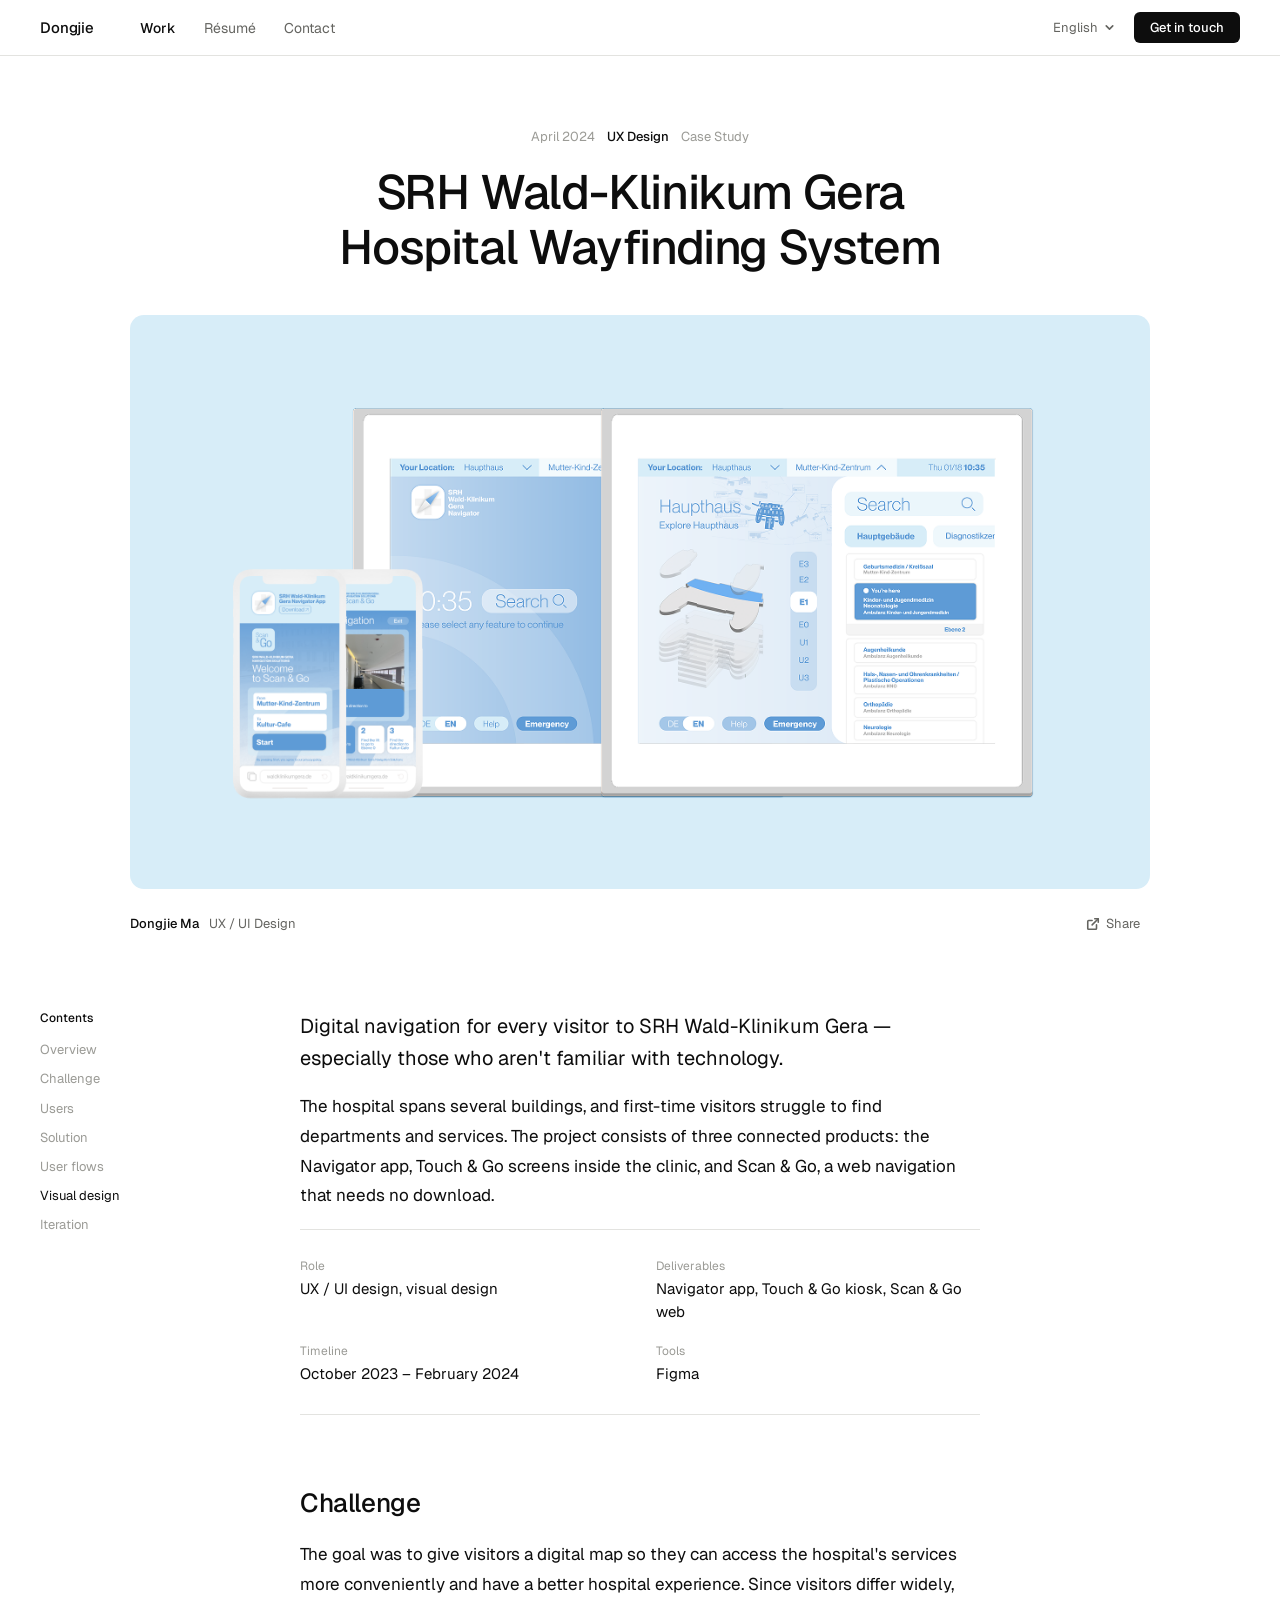
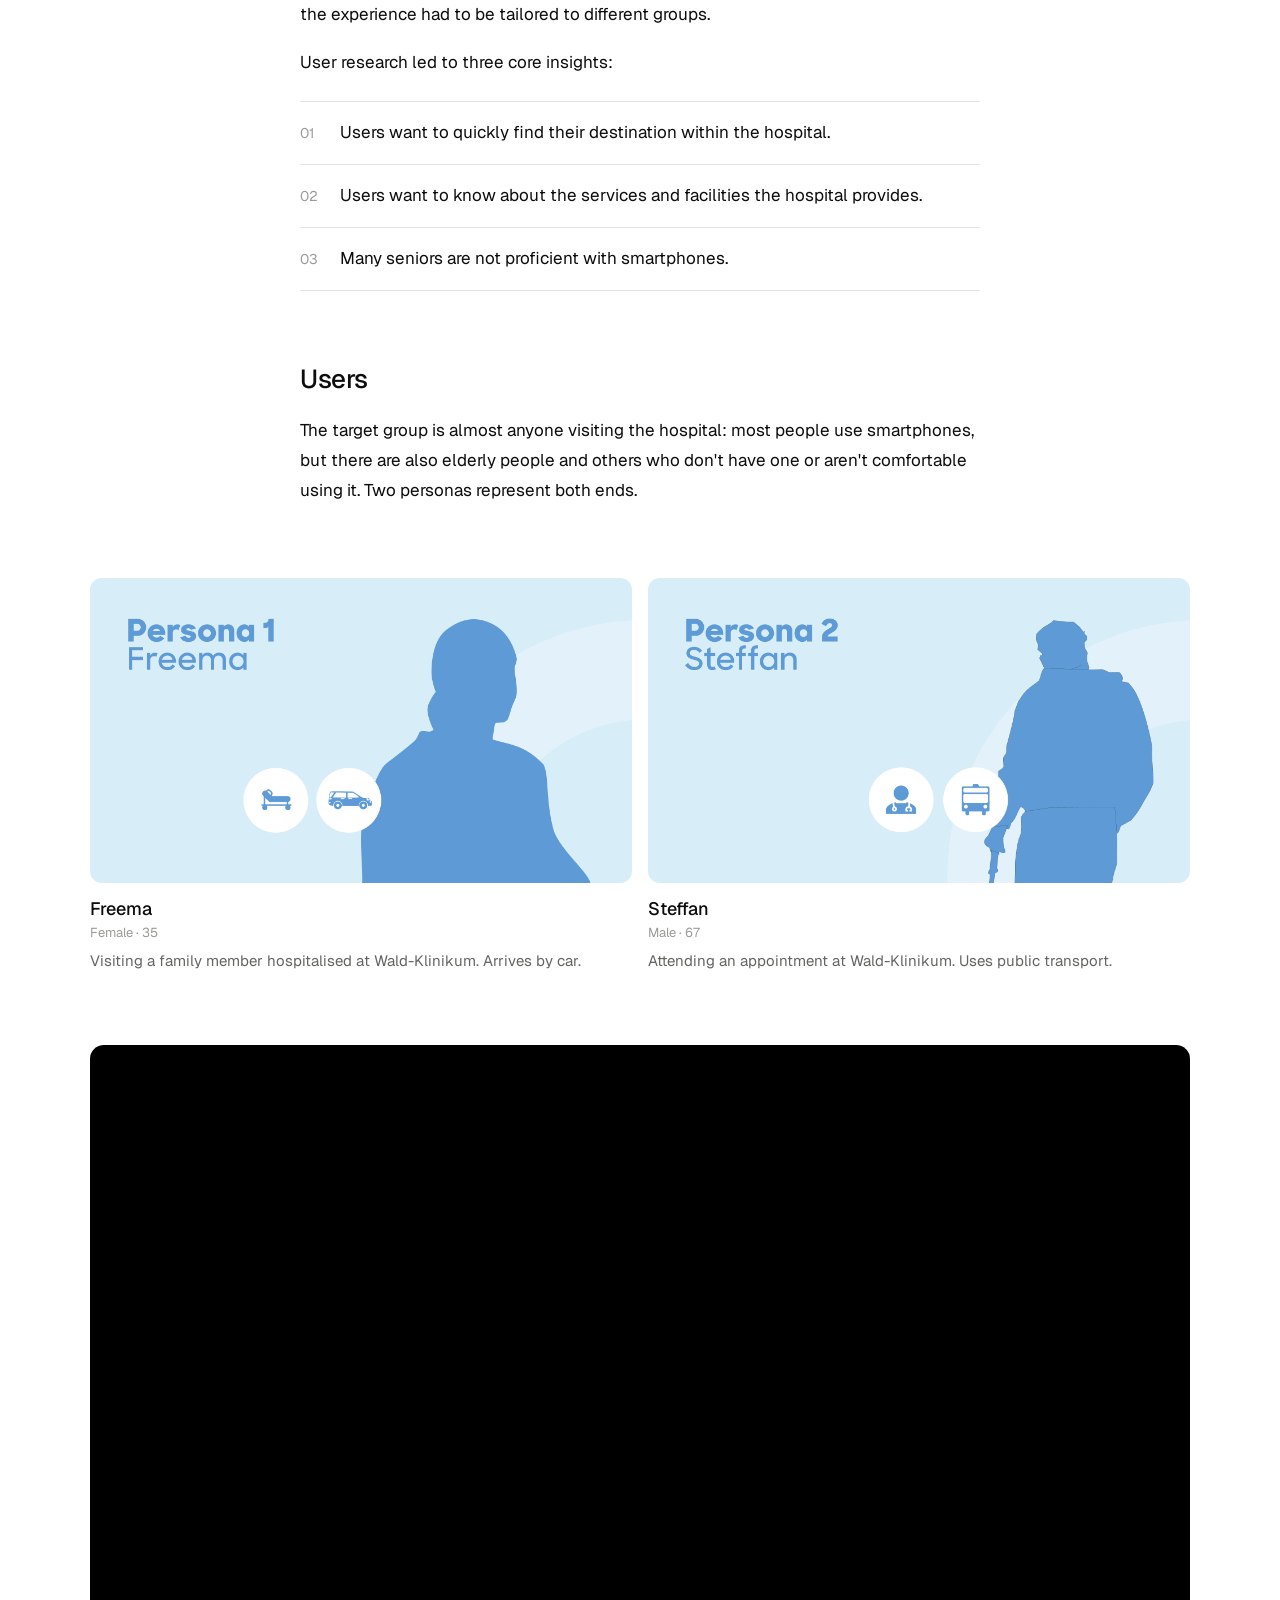
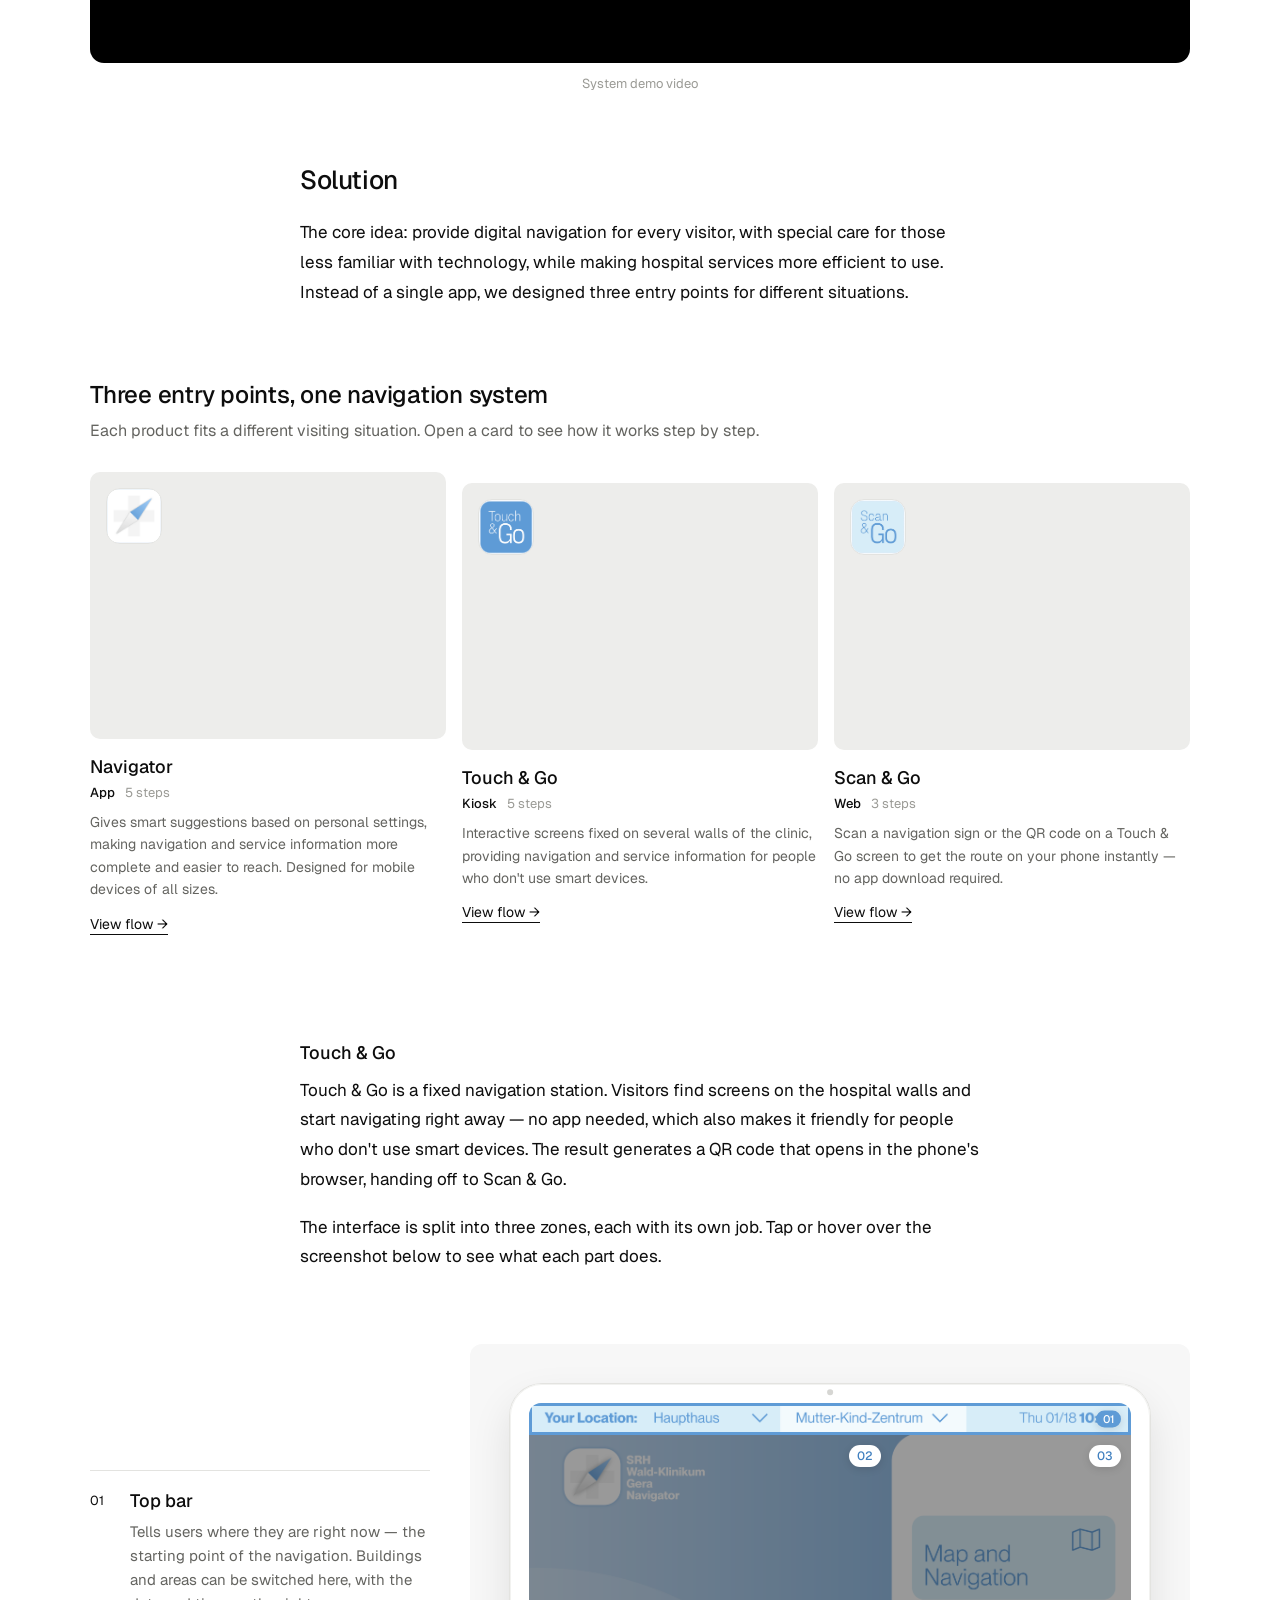
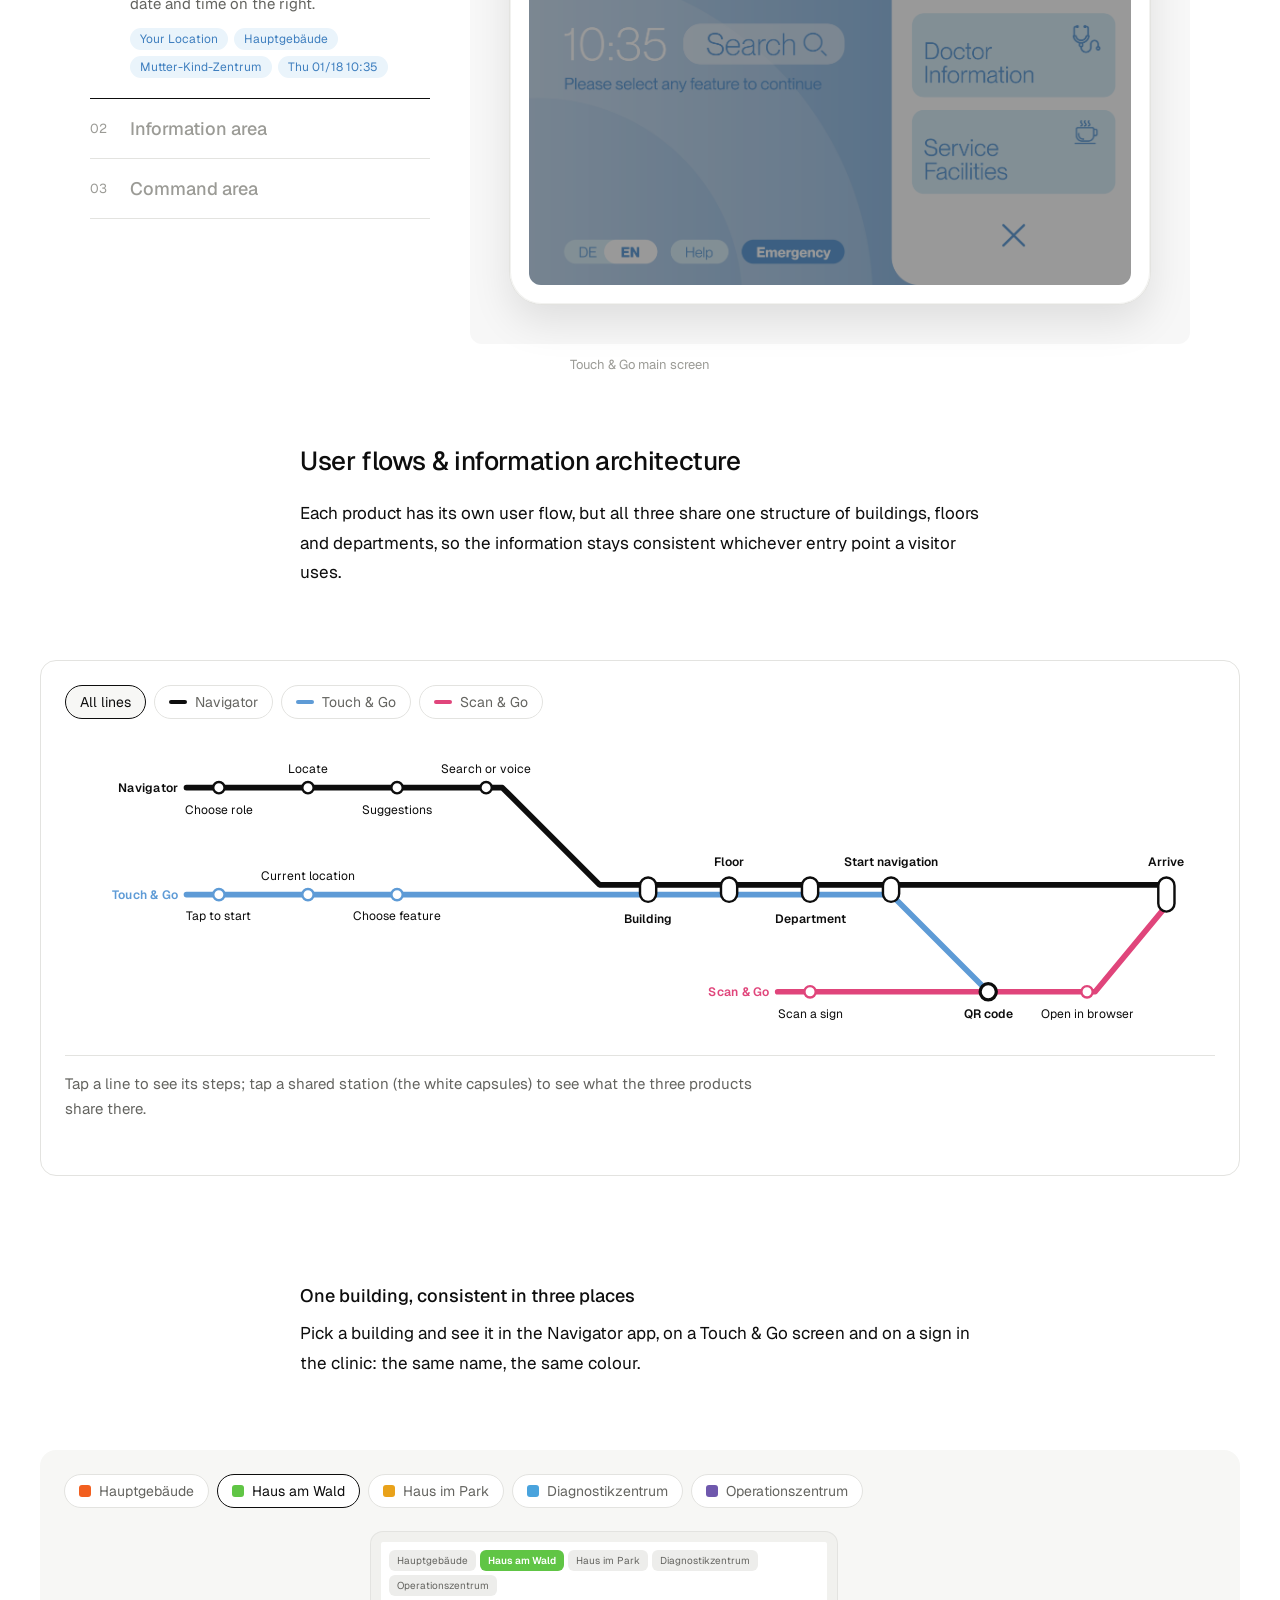
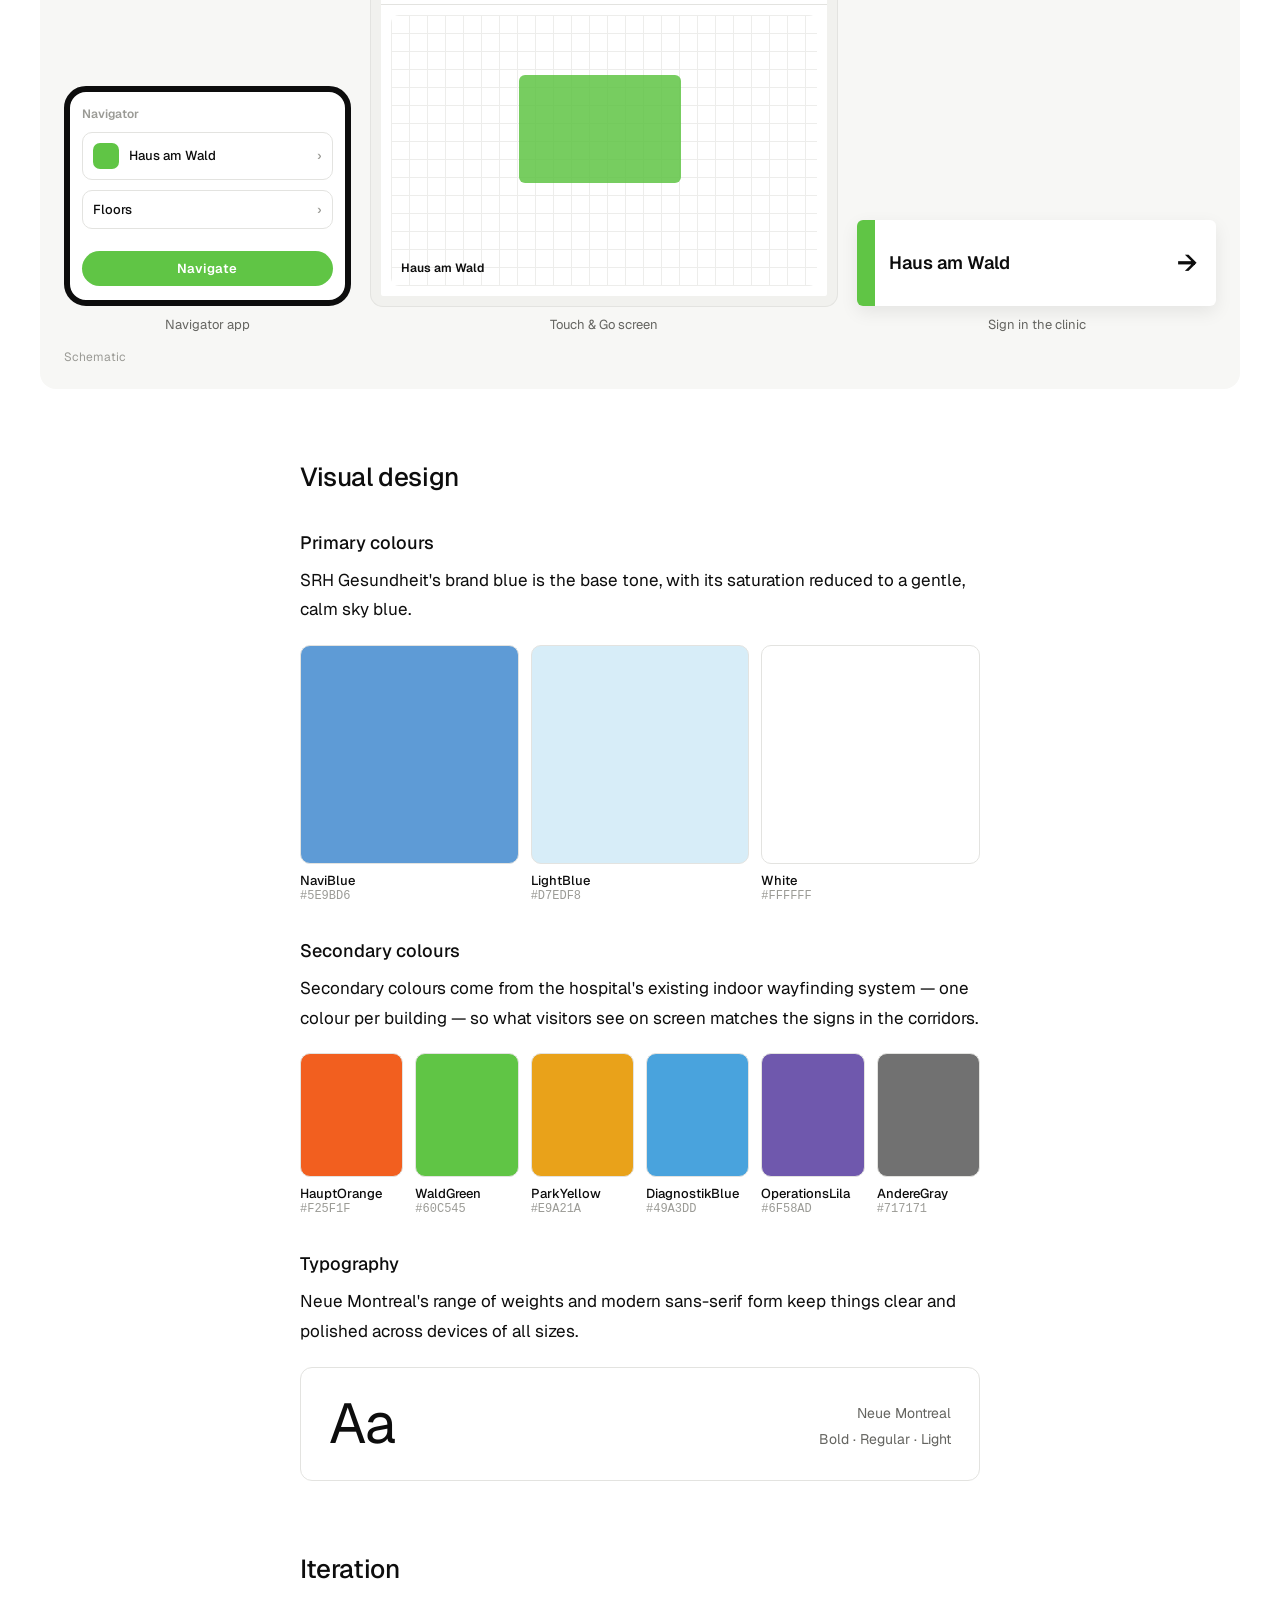
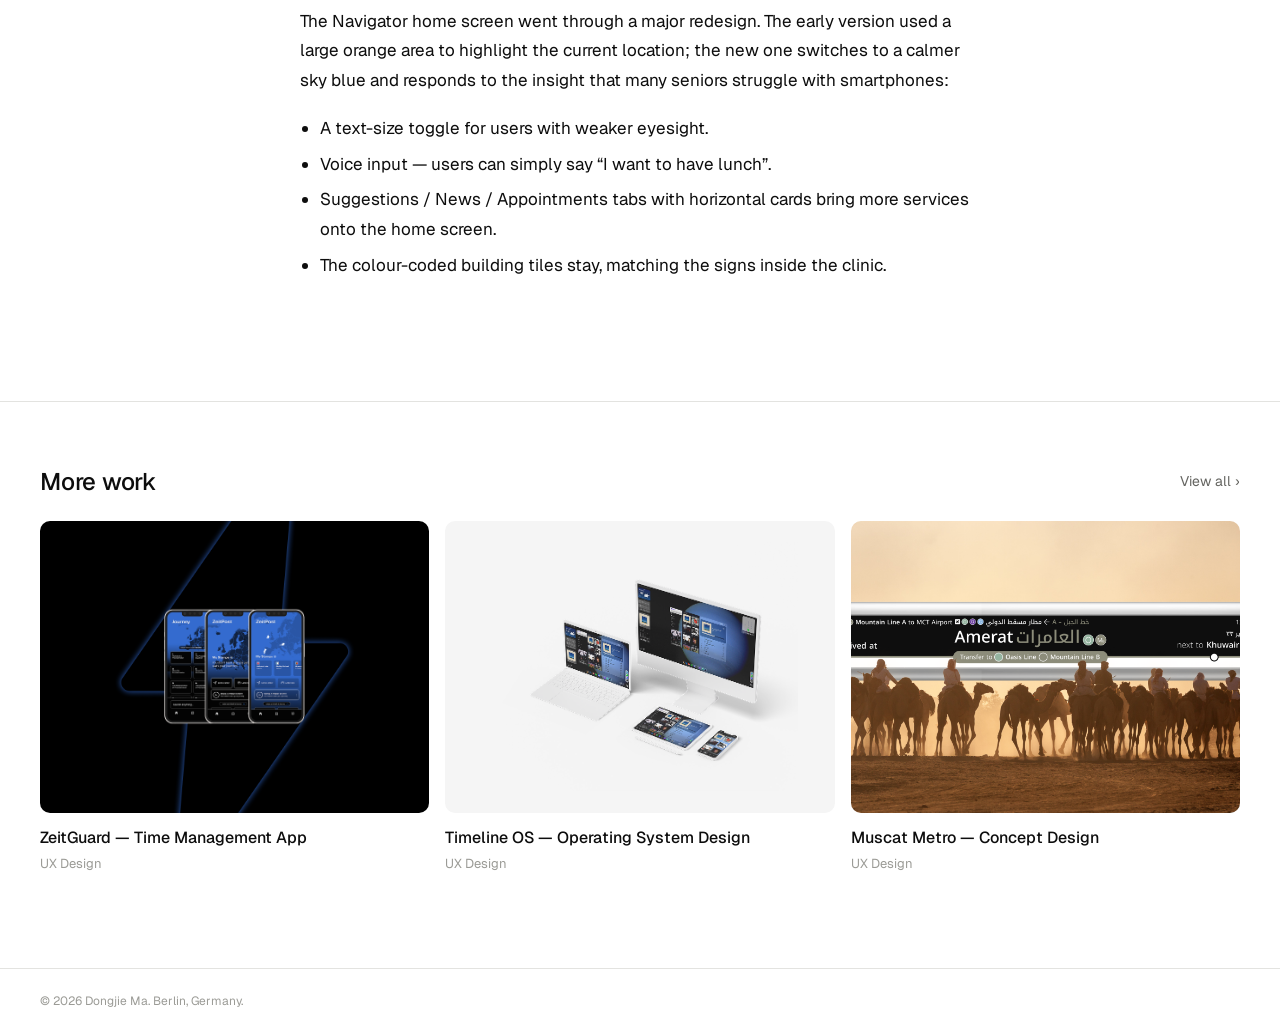
==== commit 626a891e: "0.0.6.1 Test update" ====
--- a/project-srh.html
+++ b/project-srh.html
@@ -667,6 +667,86 @@
       .tg-zone[data-zone="top"] .tg-zone-tag { padding: 1px 5px; font-size: 9px; }
       .tg-item-title { font-size: 16px; }
       .tg-item-text { font-size: 14px; }
+    }
+
+
+    /* ══════════ 用户流程：地铁线路图 ══════════ */
+    .mm { border: 1px solid var(--border); border-radius: 16px; padding: 24px; min-width: 0; max-width: 100%; overflow: hidden; }
+    .p-wide:has(.mm), .p-wide:has(.bc) { min-width: 0; max-width: 100%; }
+    .bc { min-width: 0; max-width: 100%; }
+    .mm-legend { display: flex; flex-wrap: wrap; gap: 8px; margin-bottom: 12px; }
+    .mm-key { display: inline-flex; align-items: center; gap: 8px; font-family: 'Geist', sans-serif; font-size: 14px; padding: 7px 14px; border-radius: 999px; border: 1px solid var(--border); background: var(--white); color: var(--text-muted); cursor: pointer; transition: all .2s; }
+    .mm-key i { width: 18px; height: 4px; border-radius: 2px; display: inline-block; }
+    .mm-key:hover { color: var(--text); }
+    .mm-key.active { border-color: var(--text); color: var(--text); background: var(--gray-50); }
+    .mm-scroll { overflow-x: auto; margin: 0 -8px; padding: 0 8px; scrollbar-width: thin; }
+    .mm-svg { width: 100%; min-width: 960px; height: auto; display: block; font-family: 'Geist', 'Noto Sans Arabic', sans-serif; }
+    .mm-line { fill: none; stroke-width: 7; stroke-linecap: round; stroke-linejoin: round; cursor: pointer; transition: opacity .3s; }
+    .mm-st circle, .mm-st rect { fill: #fff; stroke-width: 3; transition: opacity .3s; }
+    .mm-st text { font-size: 15px; fill: var(--text); transition: opacity .3s; }
+    .mm-st.shared { cursor: pointer; }
+    .mm-st.shared rect { stroke: #0d0d0d; }
+    .mm-st.shared text { font-weight: 600; }
+    .mm-st.shared:hover rect, .mm-st.shared.on rect { fill: #0d0d0d; }
+    .mm-st.qr circle { stroke: #0d0d0d; stroke-width: 4; }
+    .mm-st.qr:hover circle, .mm-st.qr.on circle { fill: #0d0d0d; }
+    .mm-st.qr { cursor: pointer; }
+    .mm-seg { font-size: 12px; fill: var(--text-faint); font-style: italic; }
+    .mm-start { font-size: 15px; font-weight: 600; letter-spacing: .02em; }
+    .mm[data-line="nav"] [data-l]:not([data-l~="nav"]),
+    .mm[data-line="tg"] [data-l]:not([data-l~="tg"]),
+    .mm[data-line="sg"] [data-l]:not([data-l~="sg"]) { opacity: .12; }
+    .mm-panel { margin-top: 16px; border-top: 1px solid var(--border); padding-top: 16px; min-height: 96px; }
+    .mm-panel-h { display: flex; align-items: center; gap: 10px; font-size: 16px; font-weight: 500; margin-bottom: 10px; }
+    .mm-panel-h i { width: 22px; height: 6px; border-radius: 3px; display: inline-block; }
+    .mm-panel-tag { font-size: 11px; font-weight: 500; letter-spacing: .06em; text-transform: uppercase; color: var(--text-faint); }
+    .mm-panel p { font-size: 15px; line-height: 1.65; color: var(--text-muted); max-width: 720px; }
+    .mm-panel ol { list-style: none; display: grid; grid-template-columns: repeat(auto-fit, minmax(180px, 1fr)); gap: 10px; counter-reset: mm; }
+    .mm-panel li { counter-increment: mm; font-size: 14px; line-height: 1.5; background: var(--gray-50); border-radius: 10px; padding: 12px; }
+    .mm-panel li::before { content: "0" counter(mm); display: block; font-size: 12px; color: var(--text-faint); margin-bottom: 4px; }
+    .mm-lines { display: flex; gap: 6px; margin-top: 10px; flex-wrap: wrap; }
+    .mm-lines span { font-size: 12px; padding: 3px 10px; border-radius: 999px; color: #fff; }
+    .mm-more { margin-top: 4px; border-top: 1px solid var(--border); border-bottom: 1px solid var(--border); }
+    .mm-more summary { list-style: none; cursor: pointer; display: flex; justify-content: space-between; align-items: center; padding: 16px 0; font-size: 15px; font-weight: 500; }
+    .mm-more summary::-webkit-details-marker { display: none; }
+    .mm-more[open] .rc-plus::after { transform: rotate(0); }
+    .mm-more .p-stack { padding-bottom: 24px; }
+    .rc-plus { position: relative; width: 14px; height: 14px; flex-shrink: 0; }
+    .rc-plus::before, .rc-plus::after { content: ""; position: absolute; left: 0; right: 0; top: 50%; height: 1.5px; background: var(--text); transition: transform .25s; }
+    .rc-plus::after { transform: rotate(90deg); }
+
+    /* 同一栋建筑，三处一致 */
+    .bc { border-radius: 16px; background: var(--gray-50); padding: 24px; --bc: #60C545; }
+    .bc-chips { display: flex; flex-wrap: wrap; gap: 8px; margin-bottom: 24px; }
+    .bc-chip { display: inline-flex; align-items: center; gap: 8px; font-family: 'Geist', sans-serif; font-size: 14px; padding: 7px 14px; border-radius: 999px; border: 1px solid var(--border); background: var(--white); cursor: pointer; color: var(--text-muted); transition: all .2s; }
+    .bc-chip i { width: 12px; height: 12px; border-radius: 3px; display: inline-block; }
+    .bc-chip.active { color: var(--text); border-color: var(--text); }
+    .bc-grid { display: grid; grid-template-columns: 0.8fr 1.3fr 1fr; gap: 20px; align-items: end; }
+    .bc-item { display: flex; flex-direction: column; gap: 10px; }
+    .bc-cap { font-size: 13px; color: var(--text-muted); text-align: center; }
+    .bc-color { background: var(--bc); transition: background .35s; }
+    .bc-app { background: #fff; border-radius: 22px; border: 6px solid #0d0d0d; padding: 14px 12px; display: flex; flex-direction: column; gap: 10px; min-height: 220px; }
+    .bc-app-top { font-size: 12px; font-weight: 600; color: var(--text-faint); }
+    .bc-app-tile, .bc-app-row { display: flex; align-items: center; gap: 10px; border: 1px solid var(--border); border-radius: 10px; padding: 10px; font-size: 13px; font-weight: 500; }
+    .bc-sq { width: 26px; height: 26px; border-radius: 7px; flex-shrink: 0; }
+    .bc-chev { margin-left: auto; color: var(--text-faint); }
+    .bc-app-btn { margin-top: auto; border-radius: 999px; color: #fff; text-align: center; font-size: 13px; font-weight: 600; padding: 9px; }
+    .bc-kiosk { background: #fff; border: 10px solid #f1f1ee; border-radius: 12px; box-shadow: 0 0 0 1px var(--border); aspect-ratio: 2338 / 1872; display: flex; flex-direction: column; overflow: hidden; }
+    .bc-tabs { display: flex; gap: 4px; padding: 8px; border-bottom: 1px solid var(--border); flex-wrap: wrap; }
+    .bc-tab { font-size: 10px; padding: 4px 8px; border-radius: 6px; background: var(--gray-100); color: var(--text-muted); white-space: nowrap; transition: background .35s, color .35s; }
+    .bc-tab.on { background: var(--bc); color: #fff; font-weight: 600; }
+    .bc-plan { flex: 1; margin: 10px; border-radius: 8px; background-image: linear-gradient(var(--gray-100) 1px, transparent 1px), linear-gradient(90deg, var(--gray-100) 1px, transparent 1px); background-size: 18px 18px; position: relative; display: flex; align-items: flex-end; padding: 10px; font-size: 12px; font-weight: 600; }
+    .bc-plan-b { position: absolute; left: 30%; top: 22%; width: 38%; height: 40%; border-radius: 6px; opacity: .85; }
+    .bc-plan .bc-name { position: relative; }
+    .bc-sign { display: flex; align-items: center; gap: 14px; background: #fff; border-radius: 6px; box-shadow: 0 6px 18px rgba(0,0,0,.08); padding: 0 18px 0 0; height: 86px; overflow: hidden; font-size: 18px; font-weight: 600; }
+    .bc-band { width: 18px; align-self: stretch; }
+    .bc-arrow { margin-left: auto; font-size: 26px; }
+    .bc-note { font-size: 12px; color: var(--text-faint); margin-top: 16px; }
+
+    @media (max-width: 767px) {
+      .mm, .bc { padding: 16px; }
+      .bc-grid { grid-template-columns: 1fr; }
+      .bc-app { max-width: 240px; margin: 0 auto; width: 100%; }
     }
 
     /* ══════════ 阿拉伯语（从右往左）══════════
@@ -779,7 +859,7 @@
       <li><a href="#flows"     data-i18n="toc.flows">用户流程</a></li>
       <li><a href="#visual"    data-i18n="toc.visual">视觉设计</a></li>
       <li><a href="#iteration" data-i18n="toc.iteration">迭代</a></li>
-      <li><a href="#reflection" data-i18n="toc.reflection">反思</a></li>
+<!-- 暂时隐藏：反思的目录链接 <li><a href="#reflection" data-i18n="toc.reflection">反思</a></li> -->
     </ol>
   </aside>
 
@@ -958,21 +1038,71 @@
   </article>
 
   <div class="p-wide">
-    <div class="p-stack">
-      <div>
-        <div class="p-img contain" style="background-image: url('images/srh/flow-navigator.png');"></div>
-        <div class="p-wide-caption">Navigator</div>
+    <div class="mm" id="metroMap" data-line="all">
+      <div class="mm-legend" id="mmLegend">
+        <button class="mm-key active" data-line="all"><span data-i18n="ia.all"></span></button>
+        <button class="mm-key" data-line="nav"><i style="background:#0d0d0d"></i>Navigator</button>
+        <button class="mm-key" data-line="tg"><i style="background:#5E9BD6"></i>Touch &amp; Go</button>
+        <button class="mm-key" data-line="sg"><i style="background:#E0457B"></i>Scan &amp; Go</button>
       </div>
-      <div>
-        <div class="p-img contain" style="background-image: url('images/srh/flow-touchgo.png');"></div>
-        <div class="p-wide-caption">Touch & Go</div>
-      </div>
-      <div>
-        <div class="p-img contain" style="background-image: url('images/srh/flow-scango.png');"></div>
-        <div class="p-wide-caption">Scan & Go</div>
-      </div>
+      <div class="mm-scroll"><svg class="mm-svg" id="mmSvg" viewBox="0 0 1420 380" dir="ltr" role="img" aria-label="Metro map of the three user flows"></svg></div>
+      <div class="mm-panel" id="mmPanel" aria-live="polite"></div>
     </div>
   </div>
+
+  <article class="p-content"><section>
+    <h3 data-i18n="bc.h"></h3>
+    <p data-i18n="bc.p"></p>
+  </section></article>
+
+  <div class="p-wide">
+    <div class="bc" id="bldCompare">
+      <div class="bc-chips" id="bcChips"></div>
+      <div class="bc-grid" dir="ltr">
+        <div class="bc-item">
+          <div class="bc-app">
+            <div class="bc-app-top">Navigator</div>
+            <div class="bc-app-tile"><span class="bc-sq bc-color"></span><span class="bc-name"></span><span class="bc-chev">›</span></div>
+            <div class="bc-app-row"><span data-i18n="bc.floors"></span><span class="bc-chev">›</span></div>
+            <div class="bc-app-btn bc-color"><span data-i18n="bc.go"></span></div>
+          </div>
+          <div class="bc-cap" data-i18n="bc.app"></div>
+        </div>
+        <div class="bc-item">
+          <div class="bc-kiosk"><div class="bc-tabs" id="bcTabs"></div><div class="bc-plan"><span class="bc-plan-b bc-color"></span><span class="bc-name"></span></div></div>
+          <div class="bc-cap" data-i18n="bc.kiosk"></div>
+        </div>
+        <div class="bc-item">
+          <div class="bc-sign"><span class="bc-band bc-color"></span><span class="bc-name"></span><span class="bc-arrow">→</span></div>
+          <div class="bc-cap" data-i18n="bc.sign"></div>
+        </div>
+      </div>
+      <div class="bc-note" data-i18n="bc.note"></div>
+    </div>
+  </div>
+
+  <!-- 暂时隐藏：三个产品的完整流程图（待完成）
+  <div class="p-wide">
+    <details class="mm-more">
+      <summary><span data-i18n="ia.more"></span><span class="rc-plus" aria-hidden="true"></span></summary>
+      <div class="p-stack">
+        <div>
+          <div class="p-img contain" style="background-image: url('images/srh/flow-navigator.png');"></div>
+          <div class="p-wide-caption">Navigator</div>
+        </div>
+        <div>
+          <div class="p-img contain" style="background-image: url('images/srh/flow-touchgo.png');"></div>
+          <div class="p-wide-caption">Touch & Go</div>
+        </div>
+        <div>
+          <div class="p-img contain" style="background-image: url('images/srh/flow-scango.png');"></div>
+          <div class="p-wide-caption">Scan & Go</div>
+        </div>
+      </div>
+    </details>
+  </div>
+  -->
+
 
   <article class="p-content">
     <section id="visual">
@@ -1005,10 +1135,12 @@
     </section>
   </article>
 
+  <!-- 暂时隐藏：UI 组件大图（待完成）
   <div class="p-wide">
     <div class="p-img contain" style="background-image: url('images/srh/ui-elements.png');"></div>
     <div class="p-wide-caption" data-i18n="vi.cap">UI 组件</div>
   </div>
+  -->
 
   <article class="p-content">
     <section id="iteration">
@@ -1023,6 +1155,7 @@
     </section>
   </article>
 
+  <!-- 暂时隐藏：早期版本 / 改版后对比图（待完成）
   <div class="p-wide">
     <div class="p-compare phones">
       <div>
@@ -1035,13 +1168,16 @@
       </div>
     </div>
   </div>
-
+  -->
+
+  <!-- 暂时隐藏：反思（待完成）
   <article class="p-content">
     <section id="reflection">
       <h2 data-i18n="re.h">反思</h2>
       <p><span class="todo" data-i18n="re.p1">写一两段：这个项目让你学到了什么，如果有用户测试或老师的反馈也可以写在这里，以及如果重做一次你会改变什么。</span></p>
     </section>
   </article>
+  -->
 
 </div>
 
@@ -1272,7 +1408,42 @@
     "tgz.left.h": "左侧信息区",
     "tgz.left.p": "显示操作提示和固定的设置按钮。时间、搜索框和“请选择一项功能继续”的提示放在中间，语言切换、帮助和紧急呼叫固定在底部，随时都能找到。",
     "tgz.right.h": "右侧操作区",
-    "tgz.right.p": "用户在这里完成所有操作。三个大按钮对应三项核心功能：地图与导航、医生信息和服务设施。"
+    "tgz.right.p": "用户在这里完成所有操作。三个大按钮对应三项核心功能：地图与导航、医生信息和服务设施。",
+    "ia.all": "全部线路",
+    "ia.hint": "点击一条线路，查看它的步骤；点击共用站点（白色胶囊），看看三个产品在这里共享了什么。",
+    "ia.steps": "的步骤",
+    "ia.shared": "共用站点",
+    "ia.lines": "经过的线路",
+    "st.nav1": "选择身份",
+    "st.nav2": "定位",
+    "st.nav3": "首页建议",
+    "st.nav4": "搜索或语音",
+    "st.tg1": "点击开始",
+    "st.tg2": "当前位置",
+    "st.tg3": "选择功能",
+    "st.sg1": "扫描指示牌",
+    "st.sg2": "浏览器打开",
+    "st.b": "建筑",
+    "st.f": "楼层",
+    "st.d": "科室",
+    "st.go": "开始导航",
+    "st.qr": "二维码",
+    "st.end": "到达",
+    "sh.b": "医院的每栋建筑都有固定的名称和颜色，比如主楼是橙色、Haus am Wald 是绿色。三个产品和走廊里的指示牌用的是同一套名称和颜色。",
+    "sh.f": "楼层统一按 Ebene 编号，比如 Ebene 0。无论在应用里还是在触摸屏上，楼层的写法都一样。",
+    "sh.d": "科室来自同一份名称列表。在应用里搜索、在触摸屏的平面图上查看，或者扫码打开网页，看到的科室名称都相同。",
+    "sh.go": "路线根据同一套建筑和楼层数据计算。Navigator 用手机定位作为起点，Touch & Go 用屏幕所在的位置作为起点。",
+    "sh.qr": "换乘站：Touch & Go 把算好的路线变成二维码，用手机扫一下，就在 Scan & Go 里接着导航，不需要重新输入。",
+    "sh.end": "终点站：Navigator 一路导航到这里；Scan & Go 带着已经填好的起点和终点，跳过中间的选择，也到达同一个地方。",
+    "bc.h": "同一栋建筑，三处一致",
+    "bc.p": "选择一栋建筑，看看它在 Navigator 应用、Touch & Go 触摸屏和院内指示牌上的样子：名称和颜色完全一致。",
+    "bc.app": "Navigator 应用",
+    "bc.kiosk": "Touch & Go 触摸屏",
+    "bc.sign": "院内指示牌",
+    "bc.note": "示意图",
+    "bc.floors": "楼层",
+    "bc.go": "导航",
+    "ia.more": "查看三个产品的完整流程图"
   },
   "en": {
     "nav.work": "Work",
@@ -1391,7 +1562,42 @@
     "tgz.left.h": "Information area",
     "tgz.left.p": "Shows operation hints and fixed setting buttons. Time, search and the prompt to select a feature sit in the middle; language, help and emergency call stay fixed at the bottom, always within reach.",
     "tgz.right.h": "Command area",
-    "tgz.right.p": "Where users complete every action. Three large buttons lead to the three core features: map and navigation, doctor information, and service facilities."
+    "tgz.right.p": "Where users complete every action. Three large buttons lead to the three core features: map and navigation, doctor information, and service facilities.",
+    "ia.all": "All lines",
+    "ia.hint": "Tap a line to see its steps; tap a shared station (the white capsules) to see what the three products share there.",
+    "ia.steps": "steps",
+    "ia.shared": "Shared station",
+    "ia.lines": "Lines through here",
+    "st.nav1": "Choose role",
+    "st.nav2": "Locate",
+    "st.nav3": "Suggestions",
+    "st.nav4": "Search or voice",
+    "st.tg1": "Tap to start",
+    "st.tg2": "Current location",
+    "st.tg3": "Choose feature",
+    "st.sg1": "Scan a sign",
+    "st.sg2": "Open in browser",
+    "st.b": "Building",
+    "st.f": "Floor",
+    "st.d": "Department",
+    "st.go": "Start navigation",
+    "st.qr": "QR code",
+    "st.end": "Arrive",
+    "sh.b": "Every building has a fixed name and colour — the main building is orange, Haus am Wald green, and so on. All three products and the signs in the corridors use the same names and colours.",
+    "sh.f": "Floors are numbered the same way everywhere, as Ebene — for example Ebene 0 — in the app and on the touch screens alike.",
+    "sh.d": "Departments come from one shared list of names. Search in the app, look at the floor plan on a touch screen, or scan to open the web page — the names are identical.",
+    "sh.go": "Routes are calculated from the same building and floor data. Navigator starts from the phone's location; Touch & Go starts from where the screen stands.",
+    "sh.qr": "Interchange: Touch & Go turns the finished route into a QR code. Scan it with a phone and the navigation continues in Scan & Go — nothing to type again.",
+    "sh.end": "Terminus: Navigator guides you all the way here. Scan & Go arrives at the same place, carrying a start and destination that are already filled in, so it skips the choices in between.",
+    "bc.h": "One building, consistent in three places",
+    "bc.p": "Pick a building and see it in the Navigator app, on a Touch & Go screen and on a sign in the clinic: the same name, the same colour.",
+    "bc.app": "Navigator app",
+    "bc.kiosk": "Touch & Go screen",
+    "bc.sign": "Sign in the clinic",
+    "bc.note": "Schematic",
+    "bc.floors": "Floors",
+    "bc.go": "Navigate",
+    "ia.more": "See the full flow diagrams of all three products"
   },
   "de": {
     "nav.work": "Arbeiten",
@@ -1510,7 +1716,42 @@
     "tgz.left.h": "Infobereich",
     "tgz.left.p": "Zeigt Bedienhinweise und feste Einstellungsknöpfe. Uhrzeit, Suche und die Aufforderung, eine Funktion zu wählen, stehen in der Mitte; Sprache, Hilfe und Notruf sind unten fest verankert und immer erreichbar.",
     "tgz.right.h": "Bedienbereich",
-    "tgz.right.p": "Hier erledigen Nutzer:innen alle Aktionen. Drei große Schaltflächen führen zu den drei Kernfunktionen: Karte und Navigation, Arztinformationen und Serviceeinrichtungen."
+    "tgz.right.p": "Hier erledigen Nutzer:innen alle Aktionen. Drei große Schaltflächen führen zu den drei Kernfunktionen: Karte und Navigation, Arztinformationen und Serviceeinrichtungen.",
+    "ia.all": "Alle Linien",
+    "ia.hint": "Tippe auf eine Linie, um ihre Schritte zu sehen; tippe auf eine gemeinsame Station (die weißen Kapseln), um zu sehen, was die drei Produkte dort teilen.",
+    "ia.steps": "– Schritte",
+    "ia.shared": "Gemeinsame Station",
+    "ia.lines": "Linien hier",
+    "st.nav1": "Rolle wählen",
+    "st.nav2": "Orten",
+    "st.nav3": "Vorschläge",
+    "st.nav4": "Suche oder Sprache",
+    "st.tg1": "Antippen",
+    "st.tg2": "Aktueller Standort",
+    "st.tg3": "Funktion wählen",
+    "st.sg1": "Schild scannen",
+    "st.sg2": "Im Browser öffnen",
+    "st.b": "Gebäude",
+    "st.f": "Ebene",
+    "st.d": "Fachbereich",
+    "st.go": "Navigation starten",
+    "st.qr": "QR-Code",
+    "st.end": "Ankunft",
+    "sh.b": "Jedes Gebäude hat einen festen Namen und eine Farbe – das Hauptgebäude ist orange, Haus am Wald grün usw. Alle drei Produkte und die Schilder in den Fluren nutzen dieselben Namen und Farben.",
+    "sh.f": "Ebenen werden überall gleich bezeichnet, etwa Ebene 0 – in der App genauso wie auf den Touchscreens.",
+    "sh.d": "Fachbereiche stammen aus einer gemeinsamen Namensliste. Ob Suche in der App, Grundriss am Touchscreen oder per Scan geöffnete Webseite – die Namen sind identisch.",
+    "sh.go": "Routen werden aus denselben Gebäude- und Ebenendaten berechnet. Navigator startet am Standort des Handys, Touch & Go am Standort des Bildschirms.",
+    "sh.qr": "Umstieg: Touch & Go macht aus der fertigen Route einen QR-Code. Mit dem Handy scannen, und die Navigation geht in Scan & Go weiter – ohne erneute Eingabe.",
+    "sh.end": "Endstation: Navigator führt bis hierher. Scan & Go kommt am selben Ort an – mit bereits ausgefülltem Start und Ziel überspringt es die Auswahl dazwischen.",
+    "bc.h": "Ein Gebäude, an drei Orten gleich",
+    "bc.p": "Wähle ein Gebäude und sieh es in der Navigator-App, auf einem Touch-&-Go-Bildschirm und auf einem Schild in der Klinik: gleicher Name, gleiche Farbe.",
+    "bc.app": "Navigator-App",
+    "bc.kiosk": "Touch-&-Go-Bildschirm",
+    "bc.sign": "Schild in der Klinik",
+    "bc.note": "Schema",
+    "bc.floors": "Ebenen",
+    "bc.go": "Navigieren",
+    "ia.more": "Vollständige Flussdiagramme der drei Produkte ansehen"
   },
   "tr": {
     "nav.work": "Projeler",
@@ -1629,7 +1870,42 @@
     "tgz.left.h": "Bilgi alanı",
     "tgz.left.p": "İşlem ipuçlarını ve sabit ayar düğmelerini gösterir. Saat, arama ve bir özellik seçme uyarısı ortada; dil, yardım ve acil çağrı ise altta sabittir, her an ulaşılabilir.",
     "tgz.right.h": "İşlem alanı",
-    "tgz.right.p": "Kullanıcılar tüm işlemleri burada yapar. Üç büyük düğme üç temel özelliğe götürür: harita ve navigasyon, doktor bilgileri ve hizmet olanakları."
+    "tgz.right.p": "Kullanıcılar tüm işlemleri burada yapar. Üç büyük düğme üç temel özelliğe götürür: harita ve navigasyon, doktor bilgileri ve hizmet olanakları.",
+    "ia.all": "Tüm hatlar",
+    "ia.hint": "Adımlarını görmek için bir hatta dokunun; üç ürünün orada neyi paylaştığını görmek için ortak bir durağa (beyaz kapsüller) dokunun.",
+    "ia.steps": "adımları",
+    "ia.shared": "Ortak durak",
+    "ia.lines": "Buradan geçen hatlar",
+    "st.nav1": "Rol seç",
+    "st.nav2": "Konum bul",
+    "st.nav3": "Öneriler",
+    "st.nav4": "Ara veya sesle",
+    "st.tg1": "Başlamak için dokun",
+    "st.tg2": "Mevcut konum",
+    "st.tg3": "İşlev seç",
+    "st.sg1": "Tabelayı tara",
+    "st.sg2": "Tarayıcıda aç",
+    "st.b": "Bina",
+    "st.f": "Kat",
+    "st.d": "Bölüm",
+    "st.go": "Navigasyonu başlat",
+    "st.qr": "QR kod",
+    "st.end": "Varış",
+    "sh.b": "Her binanın sabit bir adı ve rengi var — ana bina turuncu, Haus am Wald yeşil vb. Üç ürün ve koridorlardaki tabelalar aynı adları ve renkleri kullanıyor.",
+    "sh.f": "Katlar her yerde aynı şekilde, Ebene olarak numaralandırılıyor — örneğin Ebene 0 — uygulamada da dokunmatik ekranlarda da.",
+    "sh.d": "Bölümler tek bir ortak ad listesinden geliyor. Uygulamada arayın, dokunmatik ekranda kat planına bakın ya da tarayıp web sayfasını açın — adlar aynı.",
+    "sh.go": "Rotalar aynı bina ve kat verilerinden hesaplanıyor. Navigator telefonun konumundan, Touch & Go ise ekranın bulunduğu yerden başlıyor.",
+    "sh.qr": "Aktarma: Touch & Go hazır rotayı QR koda dönüştürüyor. Telefonla tarayın, navigasyon Scan & Go'da devam etsin — yeniden yazmaya gerek yok.",
+    "sh.end": "Son durak: Navigator sizi buraya kadar götürüyor. Scan & Go da başlangıç ve varış noktası önceden doldurulmuş olarak aynı yere varıyor ve aradaki seçimleri atlıyor.",
+    "bc.h": "Tek bina, üç yerde aynı",
+    "bc.p": "Bir bina seçin ve onu Navigator uygulamasında, bir Touch & Go ekranında ve klinikteki bir tabelada görün: aynı ad, aynı renk.",
+    "bc.app": "Navigator uygulaması",
+    "bc.kiosk": "Touch & Go ekranı",
+    "bc.sign": "Klinikteki tabela",
+    "bc.note": "Şematik",
+    "bc.floors": "Katlar",
+    "bc.go": "Yol tarifi",
+    "ia.more": "Üç ürünün tam akış diyagramlarını görün"
   },
   "ar": {
     "nav.work": "الأعمال",
@@ -1748,7 +2024,42 @@
     "tgz.left.h": "منطقة المعلومات",
     "tgz.left.p": "تعرض تلميحات الاستخدام وأزرار الإعدادات الثابتة. الوقت والبحث ودعوة اختيار إحدى الوظائف في المنتصف، بينما تبقى اللغة والمساعدة ونداء الطوارئ ثابتة في الأسفل وفي المتناول دائمًا.",
     "tgz.right.h": "منطقة التحكم",
-    "tgz.right.p": "هنا يُنجز المستخدم كل الإجراءات. ثلاثة أزرار كبيرة تقود إلى الوظائف الأساسية الثلاث: الخريطة والإرشاد، ومعلومات الأطباء، والمرافق الخدمية."
+    "tgz.right.p": "هنا يُنجز المستخدم كل الإجراءات. ثلاثة أزرار كبيرة تقود إلى الوظائف الأساسية الثلاث: الخريطة والإرشاد، ومعلومات الأطباء، والمرافق الخدمية.",
+    "ia.all": "كل الخطوط",
+    "ia.hint": "المس خطًا لترى خطواته، والمس محطة مشتركة (الكبسولات البيضاء) لترى ما تتشاركه المنتجات الثلاثة هناك.",
+    "ia.steps": "— الخطوات",
+    "ia.shared": "محطة مشتركة",
+    "ia.lines": "الخطوط المارّة هنا",
+    "st.nav1": "اختر صفتك",
+    "st.nav2": "تحديد الموقع",
+    "st.nav3": "اقتراحات",
+    "st.nav4": "بحث أو صوت",
+    "st.tg1": "المس للبدء",
+    "st.tg2": "الموقع الحالي",
+    "st.tg3": "اختر الوظيفة",
+    "st.sg1": "امسح لافتة",
+    "st.sg2": "افتح في المتصفح",
+    "st.b": "المبنى",
+    "st.f": "الطابق",
+    "st.d": "القسم",
+    "st.go": "ابدأ التوجيه",
+    "st.qr": "رمز QR",
+    "st.end": "الوصول",
+    "sh.b": "لكل مبنى في المستشفى اسم ولون ثابتان — المبنى الرئيسي برتقالي وHaus am Wald أخضر وهكذا. وتستخدم المنتجات الثلاثة ولافتات الممرّات الأسماء والألوان نفسها.",
+    "sh.f": "تُرقَّم الطوابق بالطريقة نفسها في كل مكان، باسم Ebene — مثل Ebene 0 — في التطبيق وعلى الشاشات اللمسية على حدّ سواء.",
+    "sh.d": "تأتي الأقسام من قائمة أسماء مشتركة واحدة. سواء بحثت في التطبيق أو نظرت إلى المخطط على الشاشة اللمسية أو مسحت الرمز لفتح الصفحة — الأسماء متطابقة.",
+    "sh.go": "تُحسب المسارات من بيانات المباني والطوابق نفسها. يبدأ Navigator من موقع الهاتف، ويبدأ Touch & Go من مكان الشاشة.",
+    "sh.qr": "محطة تبديل: يحوّل Touch & Go المسار الجاهز إلى رمز QR. امسحه بالهاتف ليستمر التوجيه في Scan & Go — دون إعادة الإدخال.",
+    "sh.end": "المحطة الأخيرة: يوجّهك Navigator حتى هنا. ويصل Scan & Go إلى المكان نفسه بنقطتَي بداية ووصول معبّأتين مسبقًا، فيتخطّى الاختيارات بينهما.",
+    "bc.h": "مبنى واحد، متّسق في ثلاثة أماكن",
+    "bc.p": "اختر مبنى وشاهده في تطبيق Navigator وعلى شاشة Touch & Go وعلى لافتة داخل المستشفى: الاسم نفسه واللون نفسه.",
+    "bc.app": "تطبيق Navigator",
+    "bc.kiosk": "شاشة Touch & Go",
+    "bc.sign": "لافتة داخل المستشفى",
+    "bc.note": "رسم توضيحي",
+    "bc.floors": "الطوابق",
+    "bc.go": "التوجيه",
+    "ia.more": "عرض مخططات المسار الكاملة للمنتجات الثلاثة"
   }
 };
 
@@ -1798,6 +2109,7 @@
   closeLangDropdown();
   updateLangLinks(lang);
   if (typeof fcSlide === "function") fcSlide();
+  if (window.iaRefresh) window.iaRefresh();
   if (typeof fmBackdrop !== "undefined" && fmBackdrop.classList.contains("open")) fmRender();
 }
 
@@ -1967,6 +2279,130 @@
       }
     });
   }, { threshold: 0.5 }).observe(root);
+})();
+
+/* ══════════ 用户流程：地铁线路图 ══════════
+   三条线路：Navigator（黑）、Touch & Go（蓝）、Scan & Go（粉）
+   共用站点（建筑 / 楼层 / 科室 / 开始导航 / 到达）是白色胶囊，二维码是换乘站 */
+(function() {
+  var svg = document.getElementById("mmSvg"); if (!svg) return;
+  var mm = document.getElementById("metroMap"), panel = document.getElementById("mmPanel");
+  var NS = "http://www.w3.org/2000/svg";
+  var LINES = {
+    nav: { name: "Navigator", color: "#0d0d0d", steps: ["fc.nav.s1","fc.nav.s2","fc.nav.s3","fc.nav.s4","fc.nav.s5","fc.nav.r"],
+           d: "M150 70 H540 L660 190 H1360" },
+    tg:  { name: "Touch & Go", color: "#5E9BD6", steps: ["fc.tg.s1","fc.tg.s2","fc.tg.s3","fc.tg.s4","fc.tg.s5","fc.tg.r"],
+           d: "M150 202 H1020 L1140 322" },
+    sg:  { name: "Scan & Go", color: "#E0457B", steps: ["fc.sg.s1","fc.sg.s2","fc.sg.s3","fc.sg.r"],
+           d: "M880 322 H1272 L1360 216" }
+  };
+  /* 站点：k = 文字 key；l = 经过的线路；type: own / shared / qr */
+  var ST = [
+    { k: "st.nav1", x: 190, y: 70,  l: "nav", type: "own", lab: "down" },
+    { k: "st.nav2", x: 300, y: 70,  l: "nav", type: "own", lab: "up" },
+    { k: "st.nav3", x: 410, y: 70,  l: "nav", type: "own", lab: "down" },
+    { k: "st.nav4", x: 520, y: 70,  l: "nav", type: "own", lab: "up" },
+    { k: "st.tg1",  x: 190, y: 202, l: "tg",  type: "own", lab: "down" },
+    { k: "st.tg2",  x: 300, y: 202, l: "tg",  type: "own", lab: "up" },
+    { k: "st.tg3",  x: 410, y: 202, l: "tg",  type: "own", lab: "down" },
+    { k: "st.b",    x: 720, y0: 181, y1: 211, l: "nav tg", type: "shared", sh: "sh.b" },
+    { k: "st.f",    x: 820, y0: 181, y1: 211, l: "nav tg", type: "shared", sh: "sh.f", lab: "up" },
+    { k: "st.d",    x: 920, y0: 181, y1: 211, l: "nav tg", type: "shared", sh: "sh.d" },
+    { k: "st.go",   x: 1020, y0: 181, y1: 211, l: "nav tg", type: "shared", sh: "sh.go", lab: "up" },
+    { k: "st.end",  x: 1360, y0: 181, y1: 223, l: "nav sg", type: "shared", sh: "sh.end", lab: "up" },
+    { k: "st.sg1",  x: 920, y: 322, l: "sg",  type: "own", lab: "down" },
+    { k: "st.qr",   x: 1140, y: 322, l: "tg sg", type: "qr", sh: "sh.qr", lab: "down" },
+    { k: "st.sg2",  x: 1262, y: 322, l: "sg",  type: "own", lab: "down" }
+  ];
+  function tx(k) { return (T[currentLang] && T[currentLang][k]) || ""; }
+  function el(tag, attrs, parent) { var e = document.createElementNS(NS, tag); for (var a in attrs) e.setAttribute(a, attrs[a]); if (parent) parent.appendChild(e); return e; }
+  var selected = null;
+
+  function draw() {
+    svg.innerHTML = "";
+    /* 线路起点的名称 */
+    el("text", { x: 140, y: 75, class: "mm-start", "text-anchor": "end", fill: LINES.nav.color, "data-l": "nav" }, svg).textContent = "Navigator";
+    el("text", { x: 140, y: 207, class: "mm-start", "text-anchor": "end", fill: LINES.tg.color, "data-l": "tg" }, svg).textContent = "Touch & Go";
+    el("text", { x: 870, y: 327, class: "mm-start", "text-anchor": "end", fill: LINES.sg.color, "data-l": "sg" }, svg).textContent = "Scan & Go";
+    Object.keys(LINES).forEach(function(id) {
+      var p = el("path", { d: LINES[id].d, class: "mm-line", stroke: LINES[id].color, "data-l": id, "data-line": id }, svg);
+      p.addEventListener("click", function() { setLine(id); });
+    });
+    ST.forEach(function(s, i) {
+      var g = el("g", { class: "mm-st " + s.type, "data-l": s.l, "data-i": i }, svg);
+      var label = tx(s.k);
+      if (s.type === "own") {
+        var c = s.l === "nav" ? LINES.nav.color : s.l === "tg" ? LINES.tg.color : LINES.sg.color;
+        el("circle", { cx: s.x, cy: s.y, r: 7, stroke: c }, g);
+        el("text", { x: s.x, y: s.lab === "up" ? s.y - 18 : s.y + 32, "text-anchor": "middle" }, g).textContent = label;
+      } else if (s.type === "shared") {
+        el("rect", { x: s.x - 10, y: s.y0, width: 20, height: s.y1 - s.y0, rx: 10 }, g);
+        el("text", { x: s.x, y: s.lab === "up" ? s.y0 - 14 : s.y1 + 26, "text-anchor": "middle" }, g).textContent = label;
+      } else {
+        el("circle", { cx: s.x, cy: s.y, r: 10 }, g);
+        el("text", { x: s.x, y: s.y + 32, "text-anchor": "middle", "font-weight": "600" }, g).textContent = label;
+      }
+      if (s.type !== "own") {
+        g.setAttribute("tabindex", "0"); g.setAttribute("role", "button");
+        g.addEventListener("click", function() { setStation(i); });
+        g.addEventListener("keydown", function(e) { if (e.key === "Enter" || e.key === " ") { e.preventDefault(); setStation(i); } });
+      }
+      if (selected && selected.type === "st" && selected.i === i) g.classList.add("on");
+    });
+  }
+
+  function setKeys(line) {
+    document.querySelectorAll("#mmLegend .mm-key").forEach(function(k) { k.classList.toggle("active", k.dataset.line === line); });
+    mm.dataset.line = line;
+  }
+  function setLine(id) {
+    selected = id === "all" ? null : { type: "line", id: id };
+    setKeys(id); draw(); render();
+  }
+  function setStation(i) {
+    selected = { type: "st", i: i };
+    setKeys("all"); draw(); render();
+  }
+  function render() {
+    if (!selected) { panel.innerHTML = '<p>' + tx("ia.hint") + '</p>'; return; }
+    if (selected.type === "line") {
+      var L = LINES[selected.id];
+      panel.innerHTML = '<div class="mm-panel-h"><i style="background:' + L.color + '"></i>' + L.name + ' ' + tx("ia.steps") + '</div><ol>' +
+        L.steps.map(function(k) { return '<li>' + tx(k) + '</li>'; }).join("") + '</ol>';
+      return;
+    }
+    var s = ST[selected.i];
+    var chips = s.l.split(" ").map(function(id) { return '<span style="background:' + LINES[id].color + '">' + LINES[id].name + '</span>'; }).join("");
+    panel.innerHTML = '<div class="mm-panel-tag">' + tx("ia.shared") + '</div><div class="mm-panel-h">' + tx(s.k) + '</div><p>' + tx(s.sh) + '</p><div class="mm-lines">' + chips + '</div>';
+  }
+  document.querySelectorAll("#mmLegend .mm-key").forEach(function(k) { k.addEventListener("click", function() { setLine(this.dataset.line); }); });
+  draw(); render();
+
+  /* ── 同一栋建筑，三处一致 ── 颜色来自视觉设计部分的建筑配色 */
+  var BLD = [
+    { n: "Hauptgebäude", c: "#F25F1F" }, { n: "Haus am Wald", c: "#60C545" }, { n: "Haus im Park", c: "#E9A21A" },
+    { n: "Diagnostikzentrum", c: "#49A3DD" }, { n: "Operationszentrum", c: "#6F58AD" }
+  ];
+  var bc = document.getElementById("bldCompare");
+  if (bc) {
+    var chipsBox = document.getElementById("bcChips"), tabs = document.getElementById("bcTabs");
+    BLD.forEach(function(b, i) {
+      var c = document.createElement("button");
+      c.className = "bc-chip"; c.innerHTML = '<i style="background:' + b.c + '"></i>' + b.n; c.dataset.i = i;
+      c.addEventListener("click", function() { pickB(i); });
+      chipsBox.appendChild(c);
+      var t = document.createElement("span"); t.className = "bc-tab"; t.textContent = b.n; tabs.appendChild(t);
+    });
+    function pickB(i) {
+      bc.style.setProperty("--bc", BLD[i].c);
+      bc.querySelectorAll(".bc-name").forEach(function(n) { n.textContent = BLD[i].n; });
+      bc.querySelectorAll(".bc-chip").forEach(function(c, j) { c.classList.toggle("active", j === i); });
+      bc.querySelectorAll(".bc-tab").forEach(function(t, j) { t.classList.toggle("on", j === i); });
+    }
+    pickB(1);
+  }
+
+  window.iaRefresh = function() { draw(); render(); };
 })();
 
 /* ══════════ 功能流程弹窗 ══════════
